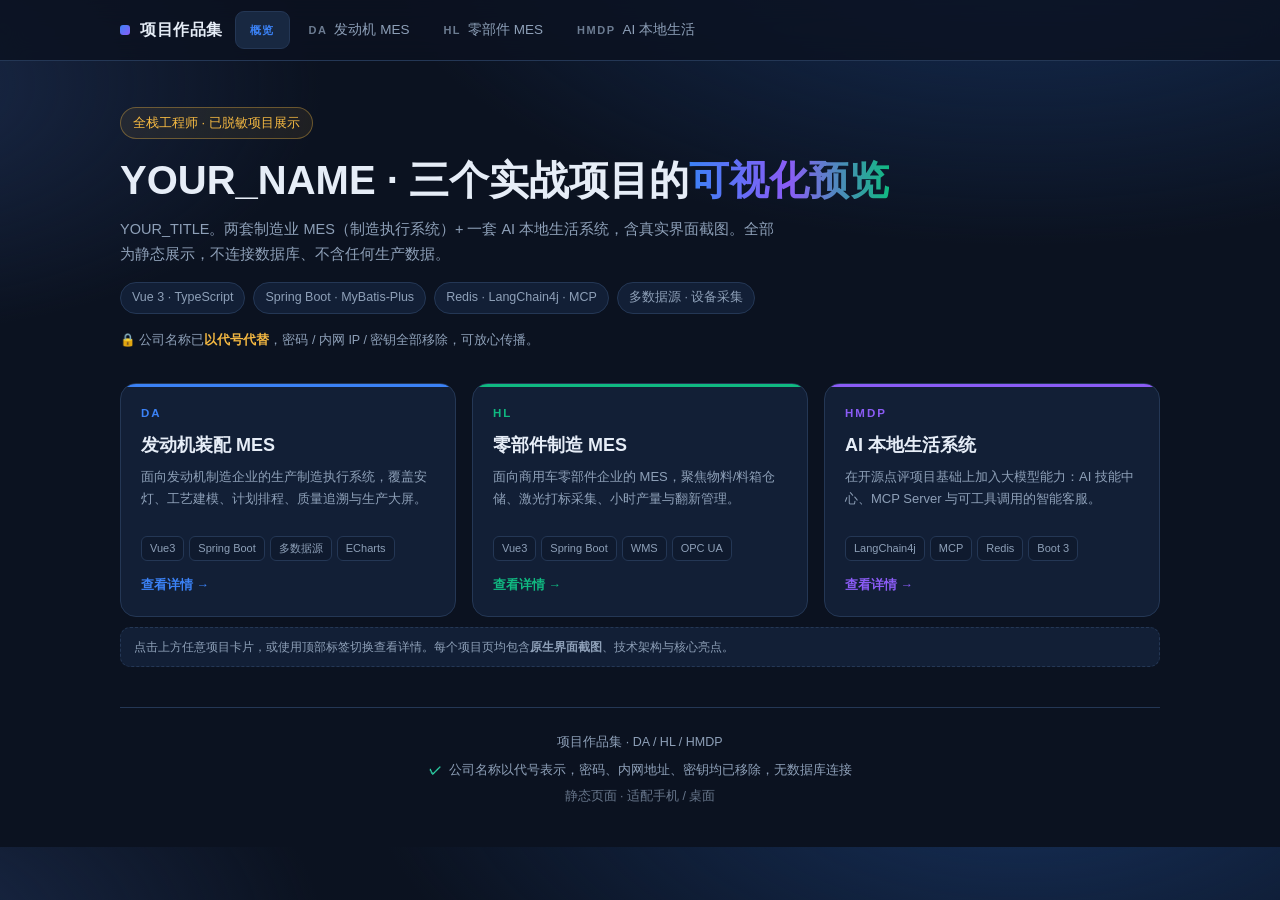
==== index.html @ 4f131230 "Add files via upload" ====
<!DOCTYPE html>
<!--
  ============================================================
  项目作品集 · 静态预览站（单文件 + shots/ 截图目录）
  ============================================================
  使用说明：
  1. 修改个人信息：搜索 "YOUR_NAME" 替换为姓名，搜索 "YOUR_TITLE" 替换为岗位。
  2. 上传：把 index.html 和 shots/ 整个文件夹一起上传到 GitHub 仓库根目录。
  3. 二维码：用部署后的网址生成动态二维码贴简历。
  4. 脱敏：所有公司名均已替换为代号（DA / HL），密码、内网 IP、密钥均已移除。
     界面截图为真实系统渲染图，仅做了品牌文字替换。
-->
<html lang="zh-CN">
<head>
<meta charset="UTF-8">
<meta name="viewport" content="width=device-width, initial-scale=1.0, viewport-fit=cover">
<meta name="description" content="项目作品集：MES 制造执行系统与 AI 本地生活系统（已脱敏，公司以代号表示）">
<title>项目作品集 · Portfolio</title>
<style>
  :root{
    --bg:#0b1220; --bg2:#0f1a2e; --panel:#121f36; --panel2:#182841;
    --line:#243755; --text:#e6edf7; --muted:#8ea0b8;
    --da:#3b82f6; --hl:#10b981; --hmdp:#8b5cf6; --gold:#f5b942;
    --radius:16px;
  }
  *{margin:0;padding:0;box-sizing:border-box}
  html{scroll-behavior:smooth}
  body{
    font-family:-apple-system,BlinkMacSystemFont,"Segoe UI","PingFang SC","Microsoft YaHei",sans-serif;
    background:radial-gradient(1200px 600px at 80% -10%, #16305a 0%, transparent 55%),
               radial-gradient(900px 500px at -10% 10%, #1a2a4a 0%, transparent 50%), var(--bg);
    color:var(--text); line-height:1.7; -webkit-font-smoothing:antialiased;
    overflow-x:hidden;
  }
  a{color:inherit;text-decoration:none}
  .wrap{max-width:1080px;margin:0 auto;padding:0 20px}

  /* ---------- 顶栏 + 分页标签 ---------- */
  header{position:sticky;top:0;z-index:50;backdrop-filter:blur(12px);
    background:rgba(11,18,32,.82);border-bottom:1px solid var(--line)}
  .nav{display:flex;align-items:center;justify-content:space-between;height:60px;gap:12px;min-width:0}
  .brand{display:flex;align-items:center;gap:10px;font-weight:700;letter-spacing:.5px;white-space:nowrap;flex:none}
  .brand .dot{width:10px;height:10px;border-radius:3px;background:linear-gradient(135deg,var(--da),var(--hmdp))}
  .tabs{display:flex;gap:4px;overflow-x:auto;scrollbar-width:none;min-width:0;flex:1 1 auto;justify-content:flex-start}
  .tabs::-webkit-scrollbar{display:none}
  .tab{
    border:1px solid transparent;background:transparent;color:var(--muted);
    font:inherit;font-size:13.5px;padding:7px 14px;border-radius:9px;cursor:pointer;
    white-space:nowrap;transition:.18s;display:flex;align-items:center;gap:7px;
  }
  .tab:hover{color:var(--text);background:var(--panel)}
  .tab .tc{font-size:11px;letter-spacing:1.5px;font-weight:800;opacity:.75}
  .tab.active{color:#fff;background:var(--panel2);border-color:var(--line)}
  .tab.active .tc{opacity:1;color:var(--accent,var(--da))}

  @media(max-width:560px){
    .wrap{padding:0 14px}
    .brand{font-size:14px}
    .tab{font-size:12.5px;padding:6px 10px}
  }

  /* ---------- Hero ---------- */
  .hero{padding:46px 0 26px}
  body.on-project .hero{display:none}
  body.on-project .panel{padding-top:28px}
  .hero .tag{display:inline-block;font-size:13px;color:var(--gold);
    border:1px solid rgba(245,185,66,.35);background:rgba(245,185,66,.08);
    padding:4px 12px;border-radius:999px;margin-bottom:16px}
  .hero h1{font-size:clamp(23px,4.4vw,40px);line-height:1.25;font-weight:800}
  .hero h1 .grad{background:linear-gradient(90deg,var(--da),var(--hmdp),var(--hl));
    -webkit-background-clip:text;background-clip:text;color:transparent}
  .hero p{color:var(--muted);max-width:660px;margin-top:12px;font-size:14.5px}
  .hero .meta{margin-top:16px;display:flex;flex-wrap:wrap;gap:8px}
  .hero .meta span{font-size:12.5px;color:var(--muted);background:var(--panel);
    border:1px solid var(--line);padding:4px 11px;border-radius:999px}
  .hero .note{margin-top:16px;font-size:12.5px;color:var(--muted)}
  .hero .note b{color:var(--gold)}

  /* ---------- 面板 ---------- */
  .panel{display:none;padding-bottom:40px}
  .panel.active{display:block;animation:fade .32s ease}
  @keyframes fade{from{opacity:0;transform:translateY(8px)}to{opacity:1;transform:none}}

  /* ---------- 概览卡片 ---------- */
  .grid{display:grid;grid-template-columns:repeat(3,1fr);gap:16px;margin:6px 0 10px}
  @media(max-width:820px){.grid{grid-template-columns:1fr}}
  .card{position:relative;background:var(--panel);border:1px solid var(--line);
    border-radius:var(--radius);padding:20px;cursor:pointer;transition:.2s;overflow:hidden;text-align:left;
    font:inherit;color:inherit;width:100%}
  .card:hover{transform:translateY(-3px);border-color:var(--accent)}
  .card::after{content:"";position:absolute;inset:0 0 auto 0;height:3px;background:var(--accent)}
  .card .code{font-size:11.5px;letter-spacing:2px;font-weight:800;color:var(--accent)}
  .card h3{font-size:18px;margin:7px 0 5px}
  .card .desc{font-size:13px;color:var(--muted);min-height:58px}
  .card .tags{display:flex;flex-wrap:wrap;gap:5px;margin-top:12px}
  .card .tags i{font-style:normal;font-size:11px;color:var(--muted);background:var(--bg2);
    border:1px solid var(--line);padding:2px 8px;border-radius:6px}
  .card .go{margin-top:14px;font-size:12.5px;color:var(--accent);font-weight:600}
  .card .go::after{content:" →"}

  /* ---------- 项目内容 ---------- */
  .p-head{display:flex;align-items:baseline;gap:12px;flex-wrap:wrap;margin-top:4px}
  .p-head .code{font-size:13px;font-weight:800;letter-spacing:3px;color:var(--accent)}
  .p-head h2{font-size:clamp(21px,3.4vw,28px)}
  .p-head .sub{color:var(--muted);font-size:13.5px}
  .lead{color:var(--muted);margin:8px 0 2px;font-size:14px;max-width:780px}

  .block{margin-top:22px}
  .block h4{font-size:14.5px;margin-bottom:10px;display:flex;align-items:center;gap:8px}
  .block h4::before{content:"";width:8px;height:8px;border-radius:2px;background:var(--accent)}

  .chips{display:flex;flex-wrap:wrap;gap:7px}
  .chip{font-size:12.5px;background:var(--panel);border:1px solid var(--line);padding:5px 11px;border-radius:8px}

  .feat{display:grid;grid-template-columns:repeat(2,1fr);gap:10px}
  @media(max-width:640px){.feat{grid-template-columns:1fr}}
  .feat .item{background:var(--panel);border:1px solid var(--line);border-radius:12px;padding:13px 15px}
  .feat .item b{display:block;font-size:13.5px;margin-bottom:3px}
  .feat .item span{font-size:12.5px;color:var(--muted)}

  .hl-list{display:grid;gap:9px}
  .hl-list .h{display:flex;gap:11px;align-items:flex-start;background:var(--panel);
    border:1px solid var(--line);border-radius:12px;padding:12px 15px}
  .hl-list .n{flex:none;width:22px;height:22px;border-radius:7px;background:var(--accent);
    color:#06121f;font-weight:800;font-size:12px;display:flex;align-items:center;justify-content:center}
  .hl-list b{font-size:13.5px;display:block}
  .hl-list p{font-size:12.5px;color:var(--muted)}

  /* ---------- 架构图 ---------- */
  .arch{background:var(--panel);border:1px solid var(--line);border-radius:var(--radius);padding:16px}
  .layer{display:flex;flex-wrap:wrap;gap:7px;margin:5px 0}
  .layer .lab{flex:none;width:82px;font-size:11.5px;color:var(--muted);display:flex;align-items:center}
  .node{font-size:12px;background:var(--bg2);border:1px solid var(--line);border-radius:8px;padding:6px 10px}
  .node.acc{background:color-mix(in srgb,var(--accent) 16%,var(--bg2));
    border-color:color-mix(in srgb,var(--accent) 45%,var(--line))}
  .arrow{text-align:center;color:var(--muted);font-size:12px;padding:1px 0}

  /* ---------- 截图 ---------- */
  .shots{display:grid;gap:14px}
  .shot{background:#0a0f1a;border:1px solid var(--line);border-radius:14px;overflow:hidden;
    box-shadow:0 14px 40px rgba(0,0,0,.35)}
  .shot .mbar{display:flex;align-items:center;gap:6px;padding:9px 13px;background:#131c2e;
    border-bottom:1px solid var(--line)}
  .shot .d{width:10px;height:10px;border-radius:50%}
  .shot .r{background:#ff5f57}.shot .y{background:#febc2e}.shot .g{background:#28c840}
  .shot .url{margin-left:10px;flex:1;font-size:11px;color:var(--muted);background:#0b1220;
    border:1px solid var(--line);border-radius:6px;padding:3px 9px;max-width:320px;
    overflow:hidden;white-space:nowrap;text-overflow:ellipsis}
  .shot img{display:block;width:100%;height:auto}
  .shot-cap{font-size:12px;color:var(--muted);margin-top:7px;display:flex;align-items:center;gap:6px}
  .shot-cap::before{content:"";width:6px;height:6px;border-radius:50%;background:var(--accent);flex:none}

  /* 手机框 */
  .phone-row{display:flex;gap:16px;flex-wrap:wrap;align-items:flex-start}
  .phone{flex:none;width:300px;max-width:100%;background:#0a0f1a;border:1px solid var(--line);
    border-radius:26px;padding:8px;box-shadow:0 14px 40px rgba(0,0,0,.4)}
  .phone img{display:block;width:100%;height:auto;border-radius:19px}
  @media(max-width:420px){.phone{width:100%}}

  /* 图 vs 示意 */
  .mockup-note{font-size:12px;color:var(--muted);background:var(--panel);
    border:1px dashed var(--line);border-radius:10px;padding:9px 13px;margin-top:10px}

  /* ---------- 页脚 ---------- */
  footer{border-top:1px solid var(--line);padding:24px 0 40px;text-align:center;color:var(--muted);font-size:12.5px}
  footer .safe{display:inline-flex;align-items:center;gap:7px;margin-top:6px}
  footer .safe::before{content:"✓";color:#2dd4a7;font-weight:700}
  .pager{display:flex;justify-content:space-between;gap:10px;margin-top:30px;padding-top:18px;
    border-top:1px solid var(--line);font-size:13px}
  .pager button{font:inherit;font-size:13px;background:var(--panel);color:var(--text);
    border:1px solid var(--line);border-radius:9px;padding:8px 14px;cursor:pointer;transition:.18s}
  .pager button:hover{border-color:var(--accent);color:var(--accent)}
</style>
</head>
<body>

<header>
  <div class="wrap nav">
    <div class="brand"><span class="dot"></span>项目作品集</div>
    <div class="tabs" id="tabs">
      <button class="tab active" data-tab="home"><span class="tc">概览</span></button>
      <button class="tab" data-tab="da" style="--accent:var(--da)"><span class="tc">DA</span>发动机 MES</button>
      <button class="tab" data-tab="hl" style="--accent:var(--hl)"><span class="tc">HL</span>零部件 MES</button>
      <button class="tab" data-tab="hmdp" style="--accent:var(--hmdp)"><span class="tc">HMDP</span>AI 本地生活</button>
    </div>
  </div>
</header>

<div class="wrap">

  <section class="hero">
    <span class="tag">全栈工程师 · 已脱敏项目展示</span>
    <h1><span id="name">YOUR_NAME</span> · 三个实战项目的<span class="grad">可视化预览</span></h1>
    <p><span id="title">YOUR_TITLE</span>。两套制造业 MES（制造执行系统）+ 一套 AI 本地生活系统，含真实界面截图。全部为静态展示，不连接数据库、不含任何生产数据。</p>
    <div class="meta">
      <span>Vue 3 · TypeScript</span><span>Spring Boot · MyBatis-Plus</span>
      <span>Redis · LangChain4j · MCP</span><span>多数据源 · 设备采集</span>
    </div>
    <div class="note">🔒 公司名称已<b>以代号代替</b>，密码 / 内网 IP / 密钥全部移除，可放心传播。</div>
  </section>

  <!-- ==================== 概览 ==================== -->
  <section class="panel active" id="panel-home">
    <div class="grid">
      <button class="card" data-go="da" style="--accent:var(--da)">
        <div class="code">DA</div>
        <h3>发动机装配 MES</h3>
        <div class="desc">面向发动机制造企业的生产制造执行系统，覆盖安灯、工艺建模、计划排程、质量追溯与生产大屏。</div>
        <div class="tags"><i>Vue3</i><i>Spring Boot</i><i>多数据源</i><i>ECharts</i></div>
        <div class="go">查看详情</div>
      </button>
      <button class="card" data-go="hl" style="--accent:var(--hl)">
        <div class="code">HL</div>
        <h3>零部件制造 MES</h3>
        <div class="desc">面向商用车零部件企业的 MES，聚焦物料/料箱仓储、激光打标采集、小时产量与翻新管理。</div>
        <div class="tags"><i>Vue3</i><i>Spring Boot</i><i>WMS</i><i>OPC UA</i></div>
        <div class="go">查看详情</div>
      </button>
      <button class="card" data-go="hmdp" style="--accent:var(--hmdp)">
        <div class="code">HMDP</div>
        <h3>AI 本地生活系统</h3>
        <div class="desc">在开源点评项目基础上加入大模型能力：AI 技能中心、MCP Server 与可工具调用的智能客服。</div>
        <div class="tags"><i>LangChain4j</i><i>MCP</i><i>Redis</i><i>Boot 3</i></div>
        <div class="go">查看详情</div>
      </button>
    </div>
    <div class="mockup-note">点击上方任意项目卡片，或使用顶部标签切换查看详情。每个项目页均包含<b>原生界面截图</b>、技术架构与核心亮点。</div>
  </section>

  <!-- ==================== DA ==================== -->
  <section class="panel" id="panel-da" style="--accent:var(--da)">
    <div class="p-head">
      <span class="code">DA</span><h2>发动机装配 MES</h2>
      <span class="sub">制造执行系统 · 某发动机制造企业（代号 DA）</span>
    </div>
    <p class="lead">覆盖「计划 → 执行 → 采集 → 追溯 → 分析」全流程的 MES 平台。前端 30+ 业务模块，后端约 900 个 Java 文件，支撑缸体/缸盖装配、螺栓拧紧、气密性检漏、清洁度测试等关键环节。</p>

    <div class="block">
      <h4>原生界面截图</h4>
      <div class="shots">
        <div>
          <div class="shot">
            <div class="mbar"><span class="d r"></span><span class="d y"></span><span class="d g"></span><span class="url">DA MES · 系统主页</span></div>
            <img src="shots/da_home.jpg" alt="DA MES 系统主页" loading="lazy">
          </div>
          <div class="shot-cap">真实系统主页：侧边菜单、快捷访问、系统公告、日历</div>
        </div>
        <div>
          <div class="shot">
            <div class="mbar"><span class="d r"></span><span class="d y"></span><span class="d g"></span><span class="url">DA MES · 登录</span></div>
            <img src="shots/da_login.jpg" alt="DA MES 登录界面" loading="lazy">
          </div>
          <div class="shot-cap">真实系统登录页（品牌名已替换为 DA）</div>
        </div>
      </div>
    </div>

    <div class="block">
      <h4>技术栈</h4>
      <div class="chips">
        <span class="chip">Vue 3 + Vite + TS</span><span class="chip">Element Plus + Pinia</span>
        <span class="chip">ECharts</span><span class="chip">@vue-flow</span><span class="chip">Monaco / Ace</span>
        <span class="chip">Spring Boot 2.7</span><span class="chip">MyBatis-Plus 3.5</span>
        <span class="chip">动态多数据源</span><span class="chip">Redis</span><span class="chip">WebSocket</span>
        <span class="chip">JWT + Swagger</span><span class="chip">EasyExcel / POI</span>
        <span class="chip">OpenFeign</span><span class="chip">FreeMarker 代码生成</span>
      </div>
    </div>

    <div class="block">
      <h4>系统架构</h4>
      <div class="arch">
        <div class="layer"><span class="lab">展示层</span>
          <span class="node acc">Vue3 单页应用</span><span class="node">大屏看板</span><span class="node">工艺建模流程图</span><span class="node">移动端适配</span></div>
        <div class="arrow">▼ HTTP / WebSocket</div>
        <div class="layer"><span class="lab">接入层</span>
          <span class="node acc">REST Controller</span><span class="node">JWT 认证</span><span class="node">Swagger</span><span class="node">WebSocket 推送</span></div>
        <div class="arrow">▼</div>
        <div class="layer"><span class="lab">业务层</span>
          <span class="node acc">Service 编排</span><span class="node">规则引擎</span><span class="node">定时任务</span><span class="node">AOP 日志</span><span class="node">代码生成器</span></div>
        <div class="arrow">▼</div>
        <div class="layer"><span class="lab">数据层</span>
          <span class="node acc">MySQL（业务）</span><span class="node acc">SQL Server（第三方）</span><span class="node acc">Oracle（数采池）</span><span class="node">Redis</span></div>
        <div class="arrow">▼</div>
        <div class="layer"><span class="lab">集成层</span>
          <span class="node">OpenFeign</span><span class="node">邮件</span><span class="node">钉钉通知</span><span class="node">共享目录</span></div>
      </div>
    </div>

    <div class="block">
      <h4>核心功能模块</h4>
      <div class="feat">
        <div class="item"><b>生产大屏可视化</b><span>ECharts 实时看板：今日产量、设备稼动率、一次合格率 FTT、无故障天数。</span></div>
        <div class="item"><b>安灯（Andon）管理</b><span>异常呼叫、音柱提醒、设备故障率与类型占比分析。</span></div>
        <div class="item"><b>工艺建模</b><span>@vue-flow 可拖拽流程图，前端建模 + 规则引擎联动。</span></div>
        <div class="item"><b>生产计划与排程</b><span>生产日历、计划下发、调度、缸体/缸盖在线生产目录。</span></div>
        <div class="item"><b>质量检验与追溯</b><span>条码追溯、螺栓拧紧 / 气密检漏 / 清洁度验证、质量门管控。</span></div>
        <div class="item"><b>设备与供应商</b><span>设备台账、机型维护、供应商物料、数据同步配置。</span></div>
      </div>
    </div>

    <div class="block">
      <h4>技术亮点</h4>
      <div class="hl-list">
        <div class="h"><span class="n">1</span><div><b>多数据源统一架构</b><p>通过 Dynamic-Datasource 同时对接 MySQL（业务）、SQL Server（第三方 AMS）、Oracle（数采池），按需路由。</p></div></div>
        <div class="h"><span class="n">2</span><div><b>代码生成器提效</b><p>FreeMarker 模板一键生成 entity / mapper / service / controller / 前端 API。</p></div></div>
        <div class="h"><span class="n">3</span><div><b>实时监控与持久化</b><p>WebSocket 实时推送 + 定时任务持久化 FTT、小时产量等指标，支撑大屏与报表。</p></div></div>
        <div class="h"><span class="n">4</span><div><b>复杂业务建模</b><p>发动机装配线数十种实体（缸体、螺栓、检漏、曲轴、清洁度）统一建模。</p></div></div>
      </div>
    </div>

    <div class="pager">
      <button data-go="hl">← 下一个：HL 零部件 MES</button>
      <button data-go="home">返回概览</button>
    </div>
  </section>

  <!-- ==================== HL ==================== -->
  <section class="panel" id="panel-hl" style="--accent:var(--hl)">
    <div class="p-head">
      <span class="code">HL</span><h2>零部件制造 MES</h2>
      <span class="sub">制造执行系统 · 某商用车零部件企业（代号 HL）</span>
    </div>
    <p class="lead">与 DA 共用同一套 MES 底座，针对零部件制造场景快速二次交付（后端约 700 个 Java 文件）。重点覆盖物料/料箱仓储（WMS）、激光打标数据采集、小时产量统计与翻新管理。</p>

    <div class="block">
      <h4>原生界面截图</h4>
      <div class="shots">
        <div>
          <div class="shot">
            <div class="mbar"><span class="d r"></span><span class="d y"></span><span class="d g"></span><span class="url">HL MES · 系统主页</span></div>
            <img src="shots/hl_home.jpg" alt="HL MES 系统主页" loading="lazy">
          </div>
          <div class="shot-cap">真实系统主页：物料/采集/报表菜单、快捷访问、公告与日历</div>
        </div>
        <div>
          <div class="shot">
            <div class="mbar"><span class="d r"></span><span class="d y"></span><span class="d g"></span><span class="url">HL MES · 登录</span></div>
            <img src="shots/hl_login.jpg" alt="HL MES 登录界面" loading="lazy">
          </div>
          <div class="shot-cap">真实系统登录页（品牌名已替换为 HL）</div>
        </div>
      </div>
    </div>

    <div class="block">
      <h4>技术栈</h4>
      <div class="chips">
        <span class="chip">Vue 3 + Vite + TS</span><span class="chip">Element Plus + Pinia</span>
        <span class="chip">ECharts</span><span class="chip">Spring Boot 2.7</span><span class="chip">MyBatis-Plus</span>
        <span class="chip">动态多数据源</span><span class="chip">Redis</span><span class="chip">WebSocket</span>
        <span class="chip">OPC UA 采集</span><span class="chip">钉钉通知</span><span class="chip">EasyExcel</span>
      </div>
    </div>

    <div class="block">
      <h4>核心功能模块</h4>
      <div class="feat">
        <div class="item"><b>物料与料箱管理</b><span>物料基础信息、料箱全流程追踪：入库、库位、出库。</span></div>
        <div class="item"><b>WMS 仓储</b><span>仓储与库位建模，与物料、翻新流程联动。</span></div>
        <div class="item"><b>激光打标采集</b><span>对接激光打标设备，通过 OPC UA 采集点实时取数。</span></div>
        <div class="item"><b>小时产量统计</b><span>小时产量 + 工序时间定时调度器自动汇总。</span></div>
        <div class="item"><b>翻新管理</b><span>返厂翻新业务流程管理。</span></div>
        <div class="item"><b>质量与设备</b><span>质量检验、设备管理、机型维护，复用底座能力。</span></div>
      </div>
    </div>

    <div class="block">
      <h4>技术亮点</h4>
      <div class="hl-list">
        <div class="h"><span class="n">1</span><div><b>同一底座二次交付</b><p>基于通用 MES 框架按客户裁剪（删减冗余、新增 WMS/激光/翻新），显著降低交付成本。</p></div></div>
        <div class="h"><span class="n">2</span><div><b>设备数据采集</b><p>OPC UA / 采集点管理打通激光打标等设备的实时数据链路。</p></div></div>
        <div class="h"><span class="n">3</span><div><b>定时统计</b><p>工序时间定时调度器自动汇总小时产量等指标。</p></div></div>
      </div>
    </div>

    <div class="pager">
      <button data-go="hmdp">下一个：HMDP AI 系统 →</button>
      <button data-go="home">返回概览</button>
    </div>
  </section>

  <!-- ==================== HMDP ==================== -->
  <section class="panel" id="panel-hmdp" style="--accent:var(--hmdp)">
    <div class="p-head">
      <span class="code">HMDP</span><h2>AI 本地生活系统</h2>
      <span class="sub">基于开源本地生活项目（代号 HMDP）扩展 AI 能力</span>
    </div>
    <p class="lead">在开源「点评 / 本地生活」项目（店铺、优惠券、订单、秒杀、预约）基础上加入大模型能力：AI 技能中心、MCP Server，以及支持工具调用的流式智能客服。</p>

    <div class="block">
      <h4>原生界面截图</h4>
      <div class="shots">
        <div>
          <div class="shot">
            <div class="mbar"><span class="d r"></span><span class="d y"></span><span class="d g"></span><span class="url">HMDP · AI 技能中心</span></div>
            <img src="shots/hmdp_skills.jpg" alt="HMDP AI 技能中心" loading="lazy">
          </div>
          <div class="shot-cap">AI 技能中心：技能选择 / 参数表单 / 生成结果 / 最近记录</div>
        </div>
      </div>
      <div class="phone-row" style="margin-top:14px">
        <div class="phone"><img src="shots/hmdp_shoplist.jpg" alt="HMDP 店铺列表" loading="lazy"></div>
        <div style="flex:1;min-width:200px">
          <div class="shot-cap">商家 / 店铺列表页（移动端适配）</div>
          <p style="font-size:12.5px;color:var(--muted);margin-top:8px">
            截图中的店铺、评价、数据均为演示用假数据，仅用于展示界面与交互结构。
          </p>
        </div>
      </div>
    </div>

    <div class="block">
      <h4>技术栈</h4>
      <div class="chips">
        <span class="chip">Spring Boot 3.5 + JDK 17</span><span class="chip">MyBatis-Plus 3.5</span>
        <span class="chip">Redis + Redisson</span><span class="chip">LangChain4j 1.0</span>
        <span class="chip">MCP SDK 0.12</span><span class="chip">WebFlux 流式</span>
        <span class="chip">MySQL</span><span class="chip">Nginx 静态托管</span>
      </div>
    </div>

    <div class="block">
      <h4>系统架构</h4>
      <div class="arch">
        <div class="layer"><span class="lab">客户端</span>
          <span class="node acc">Nginx 静态前端</span><span class="node">移动端适配</span></div>
        <div class="arrow">▼ HTTP / SSE 流式</div>
        <div class="layer"><span class="lab">应用层</span>
          <span class="node acc">REST Controller</span><span class="node acc">@AiService 客服</span><span class="node">AI 技能中心</span><span class="node">秒杀 / 订单 / 预约</span></div>
        <div class="arrow">▼</div>
        <div class="layer"><span class="lab">能力层</span>
          <span class="node acc">LangChain4j（大模型）</span><span class="node acc">MCP Server</span><span class="node">Redis Lua / 分布式锁</span></div>
        <div class="arrow">▼</div>
        <div class="layer"><span class="lab">数据层</span>
          <span class="node">MySQL</span><span class="node">Redis</span><span class="node">大模型 API</span></div>
      </div>
    </div>

    <div class="block">
      <h4>核心功能模块</h4>
      <div class="feat">
        <div class="item"><b>AI 技能中心</b><span>8 个内置技能（探店笔记、评价总结、评价回复、优惠券文案、店铺标签、经营日报、短视频脚本、活动方案），DB 存 prompt 模板，运行时渲染调用。</span></div>
        <div class="item"><b>MCP Server</b><span>将店铺 / 优惠券 / 订单 / 预约 / AI 技能暴露为 MCP 工具（无状态同步 Server）。</span></div>
        <div class="item"><b>AI 智能客服</b><span>LangChain4j @AiService，流式回复 + 工具调用 + 多轮记忆。</span></div>
        <div class="item"><b>秒杀系统</b><span>Redis Lua 脚本原子扣减 + Redisson 分布式锁 + 一人一单。</span></div>
        <div class="item"><b>缓存三件套</b><span>布隆过滤器（穿透）、互斥锁（击穿）、过期随机（雪崩）+ GEO 附近商户 + Redis Stream 订单队列。</span></div>
        <div class="item"><b>基础业务</b><span>店铺 / 类型、优惠券、博客、关注、签到、上传。</span></div>
      </div>
    </div>

    <div class="block">
      <h4>技术亮点</h4>
      <div class="hl-list">
        <div class="h"><span class="n">1</span><div><b>AI 技能可配置化</b><p>技能列表与 prompt 模板存数据库，支持启停与排序；带 Redis 限流（每分钟 20 次）与调用失败本地兜底。</p></div></div>
        <div class="h"><span class="n">2</span><div><b>MCP 标准化</b><p>业务能力通过 MCP 协议对外暴露，AI 与业务解耦，可被任意 MCP 客户端调用。</p></div></div>
        <div class="h"><span class="n">3</span><div><b>LangChain4j 工具调用</b><p>智能客服绑定 5 个工具（店铺 / 优惠券 / 订单 / 预约 / AI 技能），按需获取实时数据。</p></div></div>
        <div class="h"><span class="n">4</span><div><b>秒杀高并发</b><p>Lua 保证库存扣减原子性，分布式锁防超卖，解决缓存穿透 / 击穿 / 雪崩。</p></div></div>
      </div>
    </div>

    <div class="pager">
      <button data-go="da">← 回到 DA 发动机 MES</button>
      <button data-go="home">返回概览</button>
    </div>
  </section>

  <footer>
    <div>项目作品集 · DA / HL / HMDP</div>
    <div class="safe">公司名称以代号表示，密码、内网地址、密钥均已移除，无数据库连接</div>
    <div style="margin-top:5px;opacity:.7">静态页面 · 适配手机 / 桌面</div>
  </footer>
</div>

<script>
(function () {
  var panels = {
    home: document.getElementById('panel-home'),
    da: document.getElementById('panel-da'),
    hl: document.getElementById('panel-hl'),
    hmdp: document.getElementById('panel-hmdp')
  };
  var tabs = Array.prototype.slice.call(document.querySelectorAll('.tab'));

  function show(key, updateHash) {
    if (!panels[key]) key = 'home';
    Object.keys(panels).forEach(function (k) {
      panels[k].classList.toggle('active', k === key);
    });
    tabs.forEach(function (t) {
      t.classList.toggle('active', t.dataset.tab === key);
    });
    if (updateHash !== false) {
      history.replaceState(null, '', key === 'home' ? location.pathname : '#' + key);
    }
    document.body.classList.toggle('on-project', key !== 'home');
    window.scrollTo({ top: 0, behavior: 'smooth' });
  }

  tabs.forEach(function (t) {
    t.addEventListener('click', function () { show(t.dataset.tab); });
  });
  document.querySelectorAll('[data-go]').forEach(function (el) {
    el.addEventListener('click', function () { show(el.dataset.go); });
  });

  var initial = (location.hash || '').replace('#', '') || 'home';
  show(initial, false);

  window.addEventListener('hashchange', function () {
    show((location.hash || '').replace('#', '') || 'home', false);
  });
})();
</script>
</body>
</html>
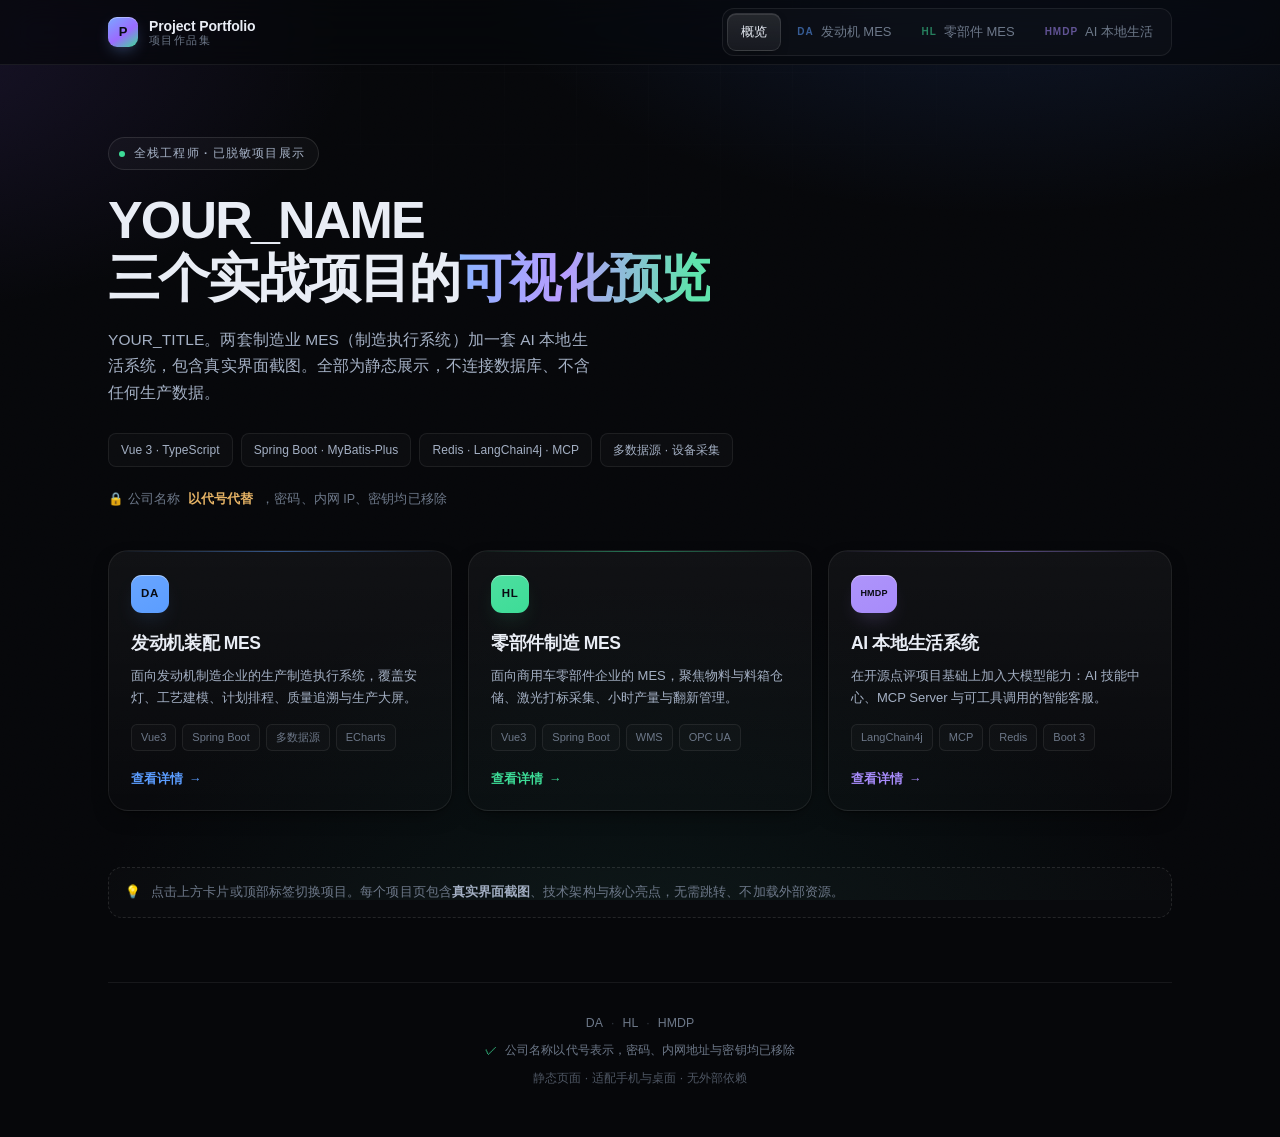
==== commit cf518159: "Add files via upload" ====
--- a/index.html
+++ b/index.html
@@ -1,262 +1,429 @@
 <!DOCTYPE html>
 <!--
   ============================================================
-  项目作品集 · 静态预览站（单文件 + shots/ 截图目录）
+  项目作品集 · 静态预览站
+  ------------------------------------------------------------
+  使用说明
+  1. 修改个人信息：搜索 YOUR_NAME 替换姓名，YOUR_TITLE 替换岗位。
+  2. 上传：把 index.html 与 shots/ 整个目录一起放到 GitHub 仓库根目录。
+  3. 二维码：用部署后的网址生成动态二维码，贴到简历。
+  4. 本页已脱敏：公司名以代号（DA / HL）表示，无密码、内网地址与密钥。
+     截图为真实系统渲染画面，仅替换了品牌文字。
   ============================================================
-  使用说明：
-  1. 修改个人信息：搜索 "YOUR_NAME" 替换为姓名，搜索 "YOUR_TITLE" 替换为岗位。
-  2. 上传：把 index.html 和 shots/ 整个文件夹一起上传到 GitHub 仓库根目录。
-  3. 二维码：用部署后的网址生成动态二维码贴简历。
-  4. 脱敏：所有公司名均已替换为代号（DA / HL），密码、内网 IP、密钥均已移除。
-     界面截图为真实系统渲染图，仅做了品牌文字替换。
 -->
 <html lang="zh-CN">
 <head>
 <meta charset="UTF-8">
-<meta name="viewport" content="width=device-width, initial-scale=1.0, viewport-fit=cover">
-<meta name="description" content="项目作品集：MES 制造执行系统与 AI 本地生活系统（已脱敏，公司以代号表示）">
+<meta name="viewport" content="width=device-width, initial-scale=1, viewport-fit=cover">
+<meta name="theme-color" content="#06070a">
+<meta name="description" content="项目作品集：MES 制造执行系统与 AI 本地生活系统（已脱敏）">
 <title>项目作品集 · Portfolio</title>
 <style>
-  :root{
-    --bg:#0b1220; --bg2:#0f1a2e; --panel:#121f36; --panel2:#182841;
-    --line:#243755; --text:#e6edf7; --muted:#8ea0b8;
-    --da:#3b82f6; --hl:#10b981; --hmdp:#8b5cf6; --gold:#f5b942;
-    --radius:16px;
-  }
-  *{margin:0;padding:0;box-sizing:border-box}
-  html{scroll-behavior:smooth}
-  body{
-    font-family:-apple-system,BlinkMacSystemFont,"Segoe UI","PingFang SC","Microsoft YaHei",sans-serif;
-    background:radial-gradient(1200px 600px at 80% -10%, #16305a 0%, transparent 55%),
-               radial-gradient(900px 500px at -10% 10%, #1a2a4a 0%, transparent 50%), var(--bg);
-    color:var(--text); line-height:1.7; -webkit-font-smoothing:antialiased;
-    overflow-x:hidden;
-  }
-  a{color:inherit;text-decoration:none}
-  .wrap{max-width:1080px;margin:0 auto;padding:0 20px}
-
-  /* ---------- 顶栏 + 分页标签 ---------- */
-  header{position:sticky;top:0;z-index:50;backdrop-filter:blur(12px);
-    background:rgba(11,18,32,.82);border-bottom:1px solid var(--line)}
-  .nav{display:flex;align-items:center;justify-content:space-between;height:60px;gap:12px;min-width:0}
-  .brand{display:flex;align-items:center;gap:10px;font-weight:700;letter-spacing:.5px;white-space:nowrap;flex:none}
-  .brand .dot{width:10px;height:10px;border-radius:3px;background:linear-gradient(135deg,var(--da),var(--hmdp))}
-  .tabs{display:flex;gap:4px;overflow-x:auto;scrollbar-width:none;min-width:0;flex:1 1 auto;justify-content:flex-start}
-  .tabs::-webkit-scrollbar{display:none}
-  .tab{
-    border:1px solid transparent;background:transparent;color:var(--muted);
-    font:inherit;font-size:13.5px;padding:7px 14px;border-radius:9px;cursor:pointer;
-    white-space:nowrap;transition:.18s;display:flex;align-items:center;gap:7px;
-  }
-  .tab:hover{color:var(--text);background:var(--panel)}
-  .tab .tc{font-size:11px;letter-spacing:1.5px;font-weight:800;opacity:.75}
-  .tab.active{color:#fff;background:var(--panel2);border-color:var(--line)}
-  .tab.active .tc{opacity:1;color:var(--accent,var(--da))}
-
-  @media(max-width:560px){
-    .wrap{padding:0 14px}
-    .brand{font-size:14px}
-    .tab{font-size:12.5px;padding:6px 10px}
-  }
-
-  /* ---------- Hero ---------- */
-  .hero{padding:46px 0 26px}
-  body.on-project .hero{display:none}
-  body.on-project .panel{padding-top:28px}
-  .hero .tag{display:inline-block;font-size:13px;color:var(--gold);
-    border:1px solid rgba(245,185,66,.35);background:rgba(245,185,66,.08);
-    padding:4px 12px;border-radius:999px;margin-bottom:16px}
-  .hero h1{font-size:clamp(23px,4.4vw,40px);line-height:1.25;font-weight:800}
-  .hero h1 .grad{background:linear-gradient(90deg,var(--da),var(--hmdp),var(--hl));
-    -webkit-background-clip:text;background-clip:text;color:transparent}
-  .hero p{color:var(--muted);max-width:660px;margin-top:12px;font-size:14.5px}
-  .hero .meta{margin-top:16px;display:flex;flex-wrap:wrap;gap:8px}
-  .hero .meta span{font-size:12.5px;color:var(--muted);background:var(--panel);
-    border:1px solid var(--line);padding:4px 11px;border-radius:999px}
-  .hero .note{margin-top:16px;font-size:12.5px;color:var(--muted)}
-  .hero .note b{color:var(--gold)}
-
-  /* ---------- 面板 ---------- */
-  .panel{display:none;padding-bottom:40px}
-  .panel.active{display:block;animation:fade .32s ease}
-  @keyframes fade{from{opacity:0;transform:translateY(8px)}to{opacity:1;transform:none}}
-
-  /* ---------- 概览卡片 ---------- */
-  .grid{display:grid;grid-template-columns:repeat(3,1fr);gap:16px;margin:6px 0 10px}
-  @media(max-width:820px){.grid{grid-template-columns:1fr}}
-  .card{position:relative;background:var(--panel);border:1px solid var(--line);
-    border-radius:var(--radius);padding:20px;cursor:pointer;transition:.2s;overflow:hidden;text-align:left;
-    font:inherit;color:inherit;width:100%}
-  .card:hover{transform:translateY(-3px);border-color:var(--accent)}
-  .card::after{content:"";position:absolute;inset:0 0 auto 0;height:3px;background:var(--accent)}
-  .card .code{font-size:11.5px;letter-spacing:2px;font-weight:800;color:var(--accent)}
-  .card h3{font-size:18px;margin:7px 0 5px}
-  .card .desc{font-size:13px;color:var(--muted);min-height:58px}
-  .card .tags{display:flex;flex-wrap:wrap;gap:5px;margin-top:12px}
-  .card .tags i{font-style:normal;font-size:11px;color:var(--muted);background:var(--bg2);
-    border:1px solid var(--line);padding:2px 8px;border-radius:6px}
-  .card .go{margin-top:14px;font-size:12.5px;color:var(--accent);font-weight:600}
-  .card .go::after{content:" →"}
-
-  /* ---------- 项目内容 ---------- */
-  .p-head{display:flex;align-items:baseline;gap:12px;flex-wrap:wrap;margin-top:4px}
-  .p-head .code{font-size:13px;font-weight:800;letter-spacing:3px;color:var(--accent)}
-  .p-head h2{font-size:clamp(21px,3.4vw,28px)}
-  .p-head .sub{color:var(--muted);font-size:13.5px}
-  .lead{color:var(--muted);margin:8px 0 2px;font-size:14px;max-width:780px}
-
-  .block{margin-top:22px}
-  .block h4{font-size:14.5px;margin-bottom:10px;display:flex;align-items:center;gap:8px}
-  .block h4::before{content:"";width:8px;height:8px;border-radius:2px;background:var(--accent)}
-
-  .chips{display:flex;flex-wrap:wrap;gap:7px}
-  .chip{font-size:12.5px;background:var(--panel);border:1px solid var(--line);padding:5px 11px;border-radius:8px}
-
-  .feat{display:grid;grid-template-columns:repeat(2,1fr);gap:10px}
-  @media(max-width:640px){.feat{grid-template-columns:1fr}}
-  .feat .item{background:var(--panel);border:1px solid var(--line);border-radius:12px;padding:13px 15px}
-  .feat .item b{display:block;font-size:13.5px;margin-bottom:3px}
-  .feat .item span{font-size:12.5px;color:var(--muted)}
-
-  .hl-list{display:grid;gap:9px}
-  .hl-list .h{display:flex;gap:11px;align-items:flex-start;background:var(--panel);
-    border:1px solid var(--line);border-radius:12px;padding:12px 15px}
-  .hl-list .n{flex:none;width:22px;height:22px;border-radius:7px;background:var(--accent);
-    color:#06121f;font-weight:800;font-size:12px;display:flex;align-items:center;justify-content:center}
-  .hl-list b{font-size:13.5px;display:block}
-  .hl-list p{font-size:12.5px;color:var(--muted)}
-
-  /* ---------- 架构图 ---------- */
-  .arch{background:var(--panel);border:1px solid var(--line);border-radius:var(--radius);padding:16px}
-  .layer{display:flex;flex-wrap:wrap;gap:7px;margin:5px 0}
-  .layer .lab{flex:none;width:82px;font-size:11.5px;color:var(--muted);display:flex;align-items:center}
-  .node{font-size:12px;background:var(--bg2);border:1px solid var(--line);border-radius:8px;padding:6px 10px}
-  .node.acc{background:color-mix(in srgb,var(--accent) 16%,var(--bg2));
-    border-color:color-mix(in srgb,var(--accent) 45%,var(--line))}
-  .arrow{text-align:center;color:var(--muted);font-size:12px;padding:1px 0}
-
-  /* ---------- 截图 ---------- */
-  .shots{display:grid;gap:14px}
-  .shot{background:#0a0f1a;border:1px solid var(--line);border-radius:14px;overflow:hidden;
-    box-shadow:0 14px 40px rgba(0,0,0,.35)}
-  .shot .mbar{display:flex;align-items:center;gap:6px;padding:9px 13px;background:#131c2e;
-    border-bottom:1px solid var(--line)}
-  .shot .d{width:10px;height:10px;border-radius:50%}
-  .shot .r{background:#ff5f57}.shot .y{background:#febc2e}.shot .g{background:#28c840}
-  .shot .url{margin-left:10px;flex:1;font-size:11px;color:var(--muted);background:#0b1220;
-    border:1px solid var(--line);border-radius:6px;padding:3px 9px;max-width:320px;
-    overflow:hidden;white-space:nowrap;text-overflow:ellipsis}
-  .shot img{display:block;width:100%;height:auto}
-  .shot-cap{font-size:12px;color:var(--muted);margin-top:7px;display:flex;align-items:center;gap:6px}
-  .shot-cap::before{content:"";width:6px;height:6px;border-radius:50%;background:var(--accent);flex:none}
-
-  /* 手机框 */
-  .phone-row{display:flex;gap:16px;flex-wrap:wrap;align-items:flex-start}
-  .phone{flex:none;width:300px;max-width:100%;background:#0a0f1a;border:1px solid var(--line);
-    border-radius:26px;padding:8px;box-shadow:0 14px 40px rgba(0,0,0,.4)}
-  .phone img{display:block;width:100%;height:auto;border-radius:19px}
-  @media(max-width:420px){.phone{width:100%}}
-
-  /* 图 vs 示意 */
-  .mockup-note{font-size:12px;color:var(--muted);background:var(--panel);
-    border:1px dashed var(--line);border-radius:10px;padding:9px 13px;margin-top:10px}
-
-  /* ---------- 页脚 ---------- */
-  footer{border-top:1px solid var(--line);padding:24px 0 40px;text-align:center;color:var(--muted);font-size:12.5px}
-  footer .safe{display:inline-flex;align-items:center;gap:7px;margin-top:6px}
-  footer .safe::before{content:"✓";color:#2dd4a7;font-weight:700}
-  .pager{display:flex;justify-content:space-between;gap:10px;margin-top:30px;padding-top:18px;
-    border-top:1px solid var(--line);font-size:13px}
-  .pager button{font:inherit;font-size:13px;background:var(--panel);color:var(--text);
-    border:1px solid var(--line);border-radius:9px;padding:8px 14px;cursor:pointer;transition:.18s}
-  .pager button:hover{border-color:var(--accent);color:var(--accent)}
+/* ============ 设计变量 ============ */
+:root{
+  --ink-950:#06070a;
+  --ink-900:#090b10;
+  --ink-850:#0c0e14;
+  --ink-800:#10131a;
+  --ink-700:#161a23;
+
+  --line:rgba(255,255,255,.07);
+  --line-2:rgba(255,255,255,.11);
+  --line-3:rgba(255,255,255,.18);
+
+  --text:#e9edf5;
+  --text-2:#a4b0c4;
+  --text-3:#6d7889;
+
+  --da:#5b9dff;
+  --hl:#3ddc97;
+  --hmdp:#a78bfa;
+  --gold:#e8b567;
+
+  --accent:var(--da);
+  --r-lg:20px;
+  --r-md:14px;
+  --r-sm:10px;
+
+  --shadow-1:0 1px 2px rgba(0,0,0,.5), 0 8px 24px -12px rgba(0,0,0,.8);
+  --shadow-2:0 24px 70px -28px rgba(0,0,0,.95);
+  --ease:cubic-bezier(.22,.61,.36,1);
+}
+*,*::before,*::after{box-sizing:border-box;margin:0;padding:0}
+html{-webkit-text-size-adjust:100%;scroll-behavior:smooth}
+body{
+  font-family:"Inter","SF Pro Text",-apple-system,BlinkMacSystemFont,"Segoe UI","PingFang SC","Hiragino Sans GB","Microsoft YaHei",sans-serif;
+  background:var(--ink-950);
+  color:var(--text);
+  font-size:15px;
+  line-height:1.68;
+  letter-spacing:.005em;
+  overflow-x:hidden;
+  -webkit-font-smoothing:antialiased;
+  -moz-osx-font-smoothing:grayscale;
+  font-feature-settings:"kern" 1,"liga" 1,"cv02" 1;
+}
+::selection{background:rgba(91,157,255,.28);color:#fff}
+
+/* ============ 背景层 ============ */
+.bg{position:fixed;inset:0;z-index:-2;pointer-events:none;background:
+  radial-gradient(900px 520px at 78% -12%, rgba(60,110,220,.20), transparent 62%),
+  radial-gradient(760px 460px at -8% 4%, rgba(126,86,220,.15), transparent 60%),
+  radial-gradient(900px 620px at 50% 108%, rgba(40,140,120,.10), transparent 62%),
+  var(--ink-950);
+}
+.bg-grid{position:fixed;inset:0;z-index:-1;pointer-events:none;opacity:.5;
+  background-image:
+    linear-gradient(to right, rgba(255,255,255,.028) 1px, transparent 1px),
+    linear-gradient(to bottom, rgba(255,255,255,.028) 1px, transparent 1px);
+  background-size:72px 72px;
+  -webkit-mask-image:radial-gradient(ellipse 70% 55% at 50% 0%, #000 10%, transparent 78%);
+  mask-image:radial-gradient(ellipse 70% 55% at 50% 0%, #000 10%, transparent 78%);
+}
+.bg-noise{position:fixed;inset:0;z-index:-1;pointer-events:none;opacity:.045;mix-blend-mode:overlay;
+  background-image:url("data:image/svg+xml,%3Csvg xmlns='http://www.w3.org/2000/svg' width='160' height='160'%3E%3Cfilter id='n'%3E%3CfeTurbulence type='fractalNoise' baseFrequency='.85' numOctaves='3' stitchTiles='stitch'/%3E%3C/filter%3E%3Crect width='160' height='160' filter='url(%23n)'/%3E%3C/svg%3E");
+}
+
+/* ============ 布局 ============ */
+.shell{width:100%;max-width:1120px;margin:0 auto;padding:0 28px}
+@media(max-width:640px){.shell{padding:0 18px}}
+
+/* ============ 顶栏 ============ */
+header{
+  position:sticky;top:0;z-index:60;
+  background:rgba(6,7,10,.72);
+  -webkit-backdrop-filter:blur(18px) saturate(160%);
+  backdrop-filter:blur(18px) saturate(160%);
+  border-bottom:1px solid var(--line);
+}
+.nav{display:flex;align-items:center;justify-content:space-between;gap:16px;height:64px;min-width:0}
+.brand{display:flex;align-items:center;gap:11px;flex:none;cursor:pointer;background:none;border:0;font:inherit;color:inherit;padding:0}
+.mark{
+  width:30px;height:30px;border-radius:9px;display:grid;place-items:center;flex:none;
+  background:linear-gradient(145deg,#7aa8ff,#9b6bff 55%,#3ddc97);
+  box-shadow:0 6px 18px -8px rgba(122,168,255,.9), inset 0 1px 0 rgba(255,255,255,.35);
+  font-size:13px;font-weight:800;color:#080b12;letter-spacing:-.02em;
+}
+.brand-txt{display:flex;flex-direction:column;line-height:1.15;text-align:left}
+.brand-txt b{font-size:14px;font-weight:650;letter-spacing:-.01em}
+.brand-txt small{font-size:10.5px;color:var(--text-3);letter-spacing:.14em;text-transform:uppercase}
+
+/* 分段式标签 */
+.tabs{position:relative;display:flex;align-items:center;gap:2px;min-width:0;overflow-x:auto;
+  scrollbar-width:none;-ms-overflow-style:none;
+  padding:4px;border-radius:12px;border:1px solid var(--line);background:rgba(255,255,255,.025)}
+.tabs::-webkit-scrollbar{display:none}
+.tab-ind{position:absolute;top:4px;left:0;height:calc(100% - 8px);border-radius:9px;
+  background:linear-gradient(180deg,rgba(255,255,255,.10),rgba(255,255,255,.05));
+  border:1px solid var(--line-2);
+  box-shadow:0 4px 14px -8px rgba(0,0,0,.9), inset 0 1px 0 rgba(255,255,255,.10);
+  transition:transform .34s var(--ease), width .34s var(--ease);
+  pointer-events:none;z-index:0}
+.tab{position:relative;z-index:1;display:inline-flex;align-items:center;gap:7px;
+  border:0;background:none;font:inherit;font-size:13px;font-weight:520;color:var(--text-3);
+  padding:8px 14px;border-radius:9px;cursor:pointer;white-space:nowrap;
+  transition:color .2s var(--ease)}
+.tab i{font-style:normal;font-size:10px;font-weight:800;letter-spacing:.1em;color:var(--accent);
+  opacity:.55;transition:opacity .2s var(--ease)}
+.tab:hover{color:var(--text-2)}
+.tab.active{color:var(--text)}
+.tab.active i{opacity:1}
+.tab:focus-visible{outline:2px solid var(--accent);outline-offset:2px}
+@media(max-width:720px){
+  .brand-txt small{display:none}
+  .tab{padding:7px 10px;font-size:12.5px;gap:5px}
+  .tab i{font-size:9px}
+}
+
+/* ============ Hero ============ */
+.hero{padding:72px 0 40px}
+.eyebrow{display:inline-flex;align-items:center;gap:9px;font-size:11.5px;font-weight:560;
+  letter-spacing:.1em;text-transform:uppercase;color:var(--text-2);
+  padding:6px 13px 6px 10px;border-radius:999px;border:1px solid var(--line-2);
+  background:rgba(255,255,255,.03)}
+.eyebrow .pulse{width:6px;height:6px;border-radius:50%;background:var(--hl);flex:none;
+  box-shadow:0 0 0 0 rgba(61,220,151,.5);animation:pulse 2.6s infinite}
+@keyframes pulse{0%{box-shadow:0 0 0 0 rgba(61,220,151,.45)}70%{box-shadow:0 0 0 9px rgba(61,220,151,0)}100%{box-shadow:0 0 0 0 rgba(61,220,151,0)}}
+
+.hero h1{
+  margin-top:22px;
+  font-size:clamp(30px,5vw,52px);
+  line-height:1.1;
+  font-weight:760;
+  letter-spacing:-.035em;
+  max-width:16em;
+}
+.hero h1 .grad{
+  background:linear-gradient(96deg,#8ab4ff 0%,#b79bff 42%,#5fe3ac 92%);
+  -webkit-background-clip:text;background-clip:text;color:transparent;
+}
+.hero .lead{margin-top:20px;max-width:56ch;color:var(--text-2);font-size:15.5px;line-height:1.72}
+.hero .meta{margin-top:26px;display:flex;flex-wrap:wrap;gap:8px}
+.hero .meta span{font-size:12px;font-weight:520;color:var(--text-2);
+  padding:6px 12px;border-radius:8px;border:1px solid var(--line);background:rgba(255,255,255,.025)}
+.hero .safe{margin-top:22px;display:flex;align-items:center;gap:8px;font-size:12.5px;color:var(--text-3)}
+.hero .safe b{color:var(--gold);font-weight:600}
+@media(max-width:640px){.hero{padding:44px 0 26px}}
+
+/* ============ 面板切换 ============ */
+.panel{display:none}
+.panel.active{display:block;animation:rise .42s var(--ease) both}
+@keyframes rise{from{opacity:0;transform:translateY(12px)}to{opacity:1;transform:none}}
+body.on-project .hero{display:none}
+body.on-project main{padding-top:34px}
+
+/* ============ 概览卡片 ============ */
+.cards{display:grid;grid-template-columns:repeat(3,1fr);gap:16px;padding-bottom:52px}
+@media(max-width:860px){.cards{grid-template-columns:1fr}}
+.card{
+  position:relative;display:flex;flex-direction:column;text-align:left;
+  padding:24px 22px 20px;border-radius:var(--r-lg);cursor:pointer;
+  border:1px solid var(--line);
+  background:linear-gradient(180deg,rgba(255,255,255,.045),rgba(255,255,255,.012));
+  box-shadow:var(--shadow-1);
+  transition:transform .3s var(--ease),border-color .3s var(--ease),box-shadow .3s var(--ease);
+  overflow:hidden;font:inherit;color:inherit;
+}
+.card::before{content:"";position:absolute;inset:-1px -1px auto;height:120px;
+  background:radial-gradient(70% 100% at 50% 0%, color-mix(in srgb,var(--accent) 26%,transparent), transparent 72%);
+  opacity:0;transition:opacity .34s var(--ease);pointer-events:none}
+.card::after{content:"";position:absolute;inset:0 0 auto;height:1px;
+  background:linear-gradient(90deg,transparent,var(--accent),transparent);opacity:.5}
+.card:hover{transform:translateY(-5px);border-color:color-mix(in srgb,var(--accent) 42%,var(--line));
+  box-shadow:var(--shadow-2)}
+.card:hover::before{opacity:1}
+.card .badge{display:inline-flex;align-items:center;justify-content:center;
+  width:38px;height:38px;border-radius:11px;margin-bottom:16px;
+  font-size:11.5px;font-weight:800;letter-spacing:.06em;color:#080b12;
+  background:linear-gradient(150deg,color-mix(in srgb,var(--accent) 92%,#fff),var(--accent));
+  box-shadow:0 10px 24px -14px var(--accent),inset 0 1px 0 rgba(255,255,255,.45)}
+.card .badge.wide{width:46px;font-size:9px;letter-spacing:.02em}
+.card h3{font-size:17.5px;font-weight:660;letter-spacing:-.02em;margin-bottom:7px}
+.card .desc{font-size:13px;color:var(--text-2);line-height:1.66;flex:1}
+.card .tags{display:flex;flex-wrap:wrap;gap:6px;margin-top:16px}
+.card .tags i{font-style:normal;font-size:11px;color:var(--text-3);
+  padding:3px 9px;border-radius:6px;border:1px solid var(--line);background:rgba(255,255,255,.02)}
+.card .go{margin-top:18px;display:inline-flex;align-items:center;gap:6px;
+  font-size:12.5px;font-weight:600;color:var(--accent)}
+.card .go span{transition:transform .3s var(--ease)}
+.card:hover .go span{transform:translateX(4px)}
+
+.hint{display:flex;align-items:flex-start;gap:10px;margin-top:4px;padding:14px 16px;
+  border-radius:var(--r-md);border:1px dashed var(--line-2);background:rgba(255,255,255,.015);
+  font-size:12.5px;color:var(--text-3)}
+.hint b{color:var(--text-2);font-weight:600}
+
+/* ============ 项目内页 ============ */
+.p-head{margin-bottom:14px}
+.p-eyebrow{display:flex;align-items:center;gap:10px;font-size:11px;font-weight:620;
+  letter-spacing:.16em;text-transform:uppercase;color:var(--text-3);margin-bottom:12px}
+.p-eyebrow .bar{width:26px;height:1px;background:linear-gradient(90deg,var(--accent),transparent)}
+.p-head h2{font-size:clamp(24px,3.6vw,34px);font-weight:720;letter-spacing:-.03em;line-height:1.2}
+.p-head .sub{margin-top:8px;font-size:13.5px;color:var(--text-3)}
+.lead{margin-top:16px;max-width:74ch;font-size:14.5px;color:var(--text-2);line-height:1.75}
+
+.block{margin-top:38px}
+.block-head{display:flex;align-items:center;gap:12px;margin-bottom:16px}
+.block-head h4{font-size:13px;font-weight:640;letter-spacing:.06em;text-transform:uppercase;color:var(--text-2);white-space:nowrap}
+.block-head .rule{flex:1;height:1px;background:linear-gradient(90deg,var(--line-2),transparent)}
+.block-head .idx{font-size:11px;font-weight:700;color:var(--accent);letter-spacing:.1em}
+
+/* 标签 */
+.chips{display:flex;flex-wrap:wrap;gap:8px}
+.chip{font-size:12.5px;color:var(--text-2);padding:7px 13px;border-radius:9px;
+  border:1px solid var(--line);background:rgba(255,255,255,.025);transition:.24s var(--ease)}
+.chip:hover{border-color:var(--line-3);color:var(--text);transform:translateY(-1px)}
+
+/* 功能卡 */
+.feats{display:grid;grid-template-columns:repeat(2,1fr);gap:12px}
+@media(max-width:680px){.feats{grid-template-columns:1fr}}
+.feat{position:relative;padding:18px 18px 16px;border-radius:var(--r-md);
+  border:1px solid var(--line);background:rgba(255,255,255,.022);
+  transition:.28s var(--ease);overflow:hidden}
+.feat::before{content:"";position:absolute;left:0;top:14px;bottom:14px;width:2px;border-radius:2px;
+  background:var(--accent);opacity:.0;transition:opacity .28s var(--ease)}
+.feat:hover{background:rgba(255,255,255,.04);border-color:var(--line-2);transform:translateY(-2px)}
+.feat:hover::before{opacity:.9}
+.feat b{display:block;font-size:14px;font-weight:620;letter-spacing:-.01em;margin-bottom:5px}
+.feat p{font-size:12.8px;color:var(--text-2);line-height:1.62}
+
+/* 亮点 */
+.points{display:grid;gap:10px}
+.point{display:flex;gap:14px;padding:16px 18px;border-radius:var(--r-md);
+  border:1px solid var(--line);background:rgba(255,255,255,.022);transition:.28s var(--ease)}
+.point:hover{border-color:var(--line-2);background:rgba(255,255,255,.04)}
+.point .num{flex:none;width:26px;height:26px;border-radius:8px;display:grid;place-items:center;
+  font-size:11.5px;font-weight:800;color:var(--accent);
+  border:1px solid color-mix(in srgb,var(--accent) 38%,transparent);
+  background:color-mix(in srgb,var(--accent) 12%,transparent)}
+.point b{display:block;font-size:13.8px;font-weight:620;margin-bottom:3px;letter-spacing:-.01em}
+.point p{font-size:12.8px;color:var(--text-2);line-height:1.62}
+
+/* 架构图 */
+.arch{padding:20px;border-radius:var(--r-lg);border:1px solid var(--line);
+  background:linear-gradient(180deg,rgba(255,255,255,.03),rgba(255,255,255,.01))}
+.layer{display:flex;flex-wrap:wrap;align-items:center;gap:8px;margin:7px 0}
+.layer .lab{flex:none;width:76px;font-size:11px;letter-spacing:.08em;text-transform:uppercase;
+  color:var(--text-3);font-weight:600}
+.node{font-size:12px;color:var(--text-2);padding:7px 11px;border-radius:8px;
+  border:1px solid var(--line);background:rgba(255,255,255,.025)}
+.node.key{color:var(--text);border-color:color-mix(in srgb,var(--accent) 40%,transparent);
+  background:color-mix(in srgb,var(--accent) 13%,transparent)}
+.link{display:flex;justify-content:center;color:var(--text-3);font-size:10px;letter-spacing:.16em;
+  text-transform:uppercase;padding:3px 0}
+@media(max-width:560px){.layer .lab{width:100%;margin-bottom:2px}}
+
+/* ============ 截图 ============ */
+.shots{display:grid;gap:18px}
+.shot{
+  border-radius:var(--r-md);overflow:hidden;border:1px solid var(--line-2);
+  background:#0a0d13;box-shadow:0 28px 70px -34px rgba(0,0,0,.95), 0 2px 8px rgba(0,0,0,.5);
+  transition:transform .4s var(--ease), box-shadow .4s var(--ease), border-color .4s var(--ease);
+}
+.shot:hover{transform:translateY(-3px);border-color:var(--line-3);
+  box-shadow:0 40px 90px -40px rgba(0,0,0,1)}
+.shot .mbar{display:flex;align-items:center;gap:7px;padding:10px 14px;
+  background:rgba(255,255,255,.03);border-bottom:1px solid var(--line)}
+.shot .dot{width:10px;height:10px;border-radius:50%;flex:none}
+.shot .dot:nth-child(1){background:#ff5f57}
+.shot .dot:nth-child(2){background:#febc2e}
+.shot .dot:nth-child(3){background:#28c840}
+.shot .addr{margin-left:10px;flex:1;max-width:330px;font-size:11px;color:var(--text-3);
+  padding:4px 10px;border-radius:6px;border:1px solid var(--line);background:rgba(0,0,0,.35);
+  white-space:nowrap;overflow:hidden;text-overflow:ellipsis}
+.shot img{display:block;width:100%;height:auto}
+
+.cap{display:flex;align-items:center;gap:8px;margin-top:10px;font-size:12.3px;color:var(--text-3)}
+.cap::before{content:"";width:5px;height:5px;border-radius:50%;background:var(--accent);flex:none;
+  box-shadow:0 0 10px var(--accent)}
+
+.phone-wrap{display:flex;gap:22px;align-items:flex-start;flex-wrap:wrap;margin-top:18px}
+.phone{flex:none;width:288px;max-width:100%;padding:9px;border-radius:30px;
+  border:1px solid var(--line-2);background:linear-gradient(180deg,#12161f,#0a0d13);
+  box-shadow:0 30px 70px -34px rgba(0,0,0,.95), inset 0 1px 0 rgba(255,255,255,.08)}
+.phone img{display:block;width:100%;height:auto;border-radius:22px}
+.phone-note{flex:1;min-width:190px;padding-top:6px}
+.phone-note p{font-size:12.8px;color:var(--text-2);line-height:1.7;margin-top:10px}
+@media(max-width:460px){.phone{width:100%}}
+
+/* ============ 翻页 ============ */
+.pager{display:flex;justify-content:space-between;gap:10px;flex-wrap:wrap;
+  margin-top:46px;padding-top:22px;border-top:1px solid var(--line)}
+.pager button{display:inline-flex;align-items:center;gap:8px;font:inherit;font-size:13px;font-weight:540;
+  color:var(--text-2);background:rgba(255,255,255,.025);border:1px solid var(--line);
+  padding:10px 16px;border-radius:10px;cursor:pointer;transition:.26s var(--ease)}
+.pager button:hover{color:var(--text);border-color:var(--line-3);background:rgba(255,255,255,.055);transform:translateY(-1px)}
+
+/* ============ 页脚 ============ */
+footer{margin-top:64px;padding:30px 0 48px;border-top:1px solid var(--line);
+  display:flex;flex-direction:column;gap:7px;align-items:center;text-align:center;
+  font-size:12.3px;color:var(--text-3)}
+footer .row{display:flex;align-items:center;gap:8px}
+footer .ok{color:var(--hl)}
+footer .sep{opacity:.4}
+
+@media (prefers-reduced-motion:reduce){
+  *{animation-duration:.001ms!important;transition-duration:.001ms!important}
+}
 </style>
 </head>
 <body>
+<div class="bg"></div><div class="bg-grid"></div><div class="bg-noise"></div>
 
 <header>
-  <div class="wrap nav">
-    <div class="brand"><span class="dot"></span>项目作品集</div>
-    <div class="tabs" id="tabs">
-      <button class="tab active" data-tab="home"><span class="tc">概览</span></button>
-      <button class="tab" data-tab="da" style="--accent:var(--da)"><span class="tc">DA</span>发动机 MES</button>
-      <button class="tab" data-tab="hl" style="--accent:var(--hl)"><span class="tc">HL</span>零部件 MES</button>
-      <button class="tab" data-tab="hmdp" style="--accent:var(--hmdp)"><span class="tc">HMDP</span>AI 本地生活</button>
-    </div>
+  <div class="shell nav">
+    <button class="brand" data-go="home" aria-label="返回概览">
+      <span class="mark">P</span>
+      <span class="brand-txt"><b>Project Portfolio</b><small>项目作品集</small></span>
+    </button>
+    <nav class="tabs" id="tabs" aria-label="项目导航">
+      <span class="tab-ind" id="tabInd"></span>
+      <button class="tab active" data-tab="home">概览</button>
+      <button class="tab" data-tab="da" style="--accent:var(--da)"><i>DA</i>发动机 MES</button>
+      <button class="tab" data-tab="hl" style="--accent:var(--hl)"><i>HL</i>零部件 MES</button>
+      <button class="tab" data-tab="hmdp" style="--accent:var(--hmdp)"><i>HMDP</i>AI 本地生活</button>
+    </nav>
   </div>
 </header>
 
-<div class="wrap">
+<main>
+<div class="shell">
 
   <section class="hero">
-    <span class="tag">全栈工程师 · 已脱敏项目展示</span>
-    <h1><span id="name">YOUR_NAME</span> · 三个实战项目的<span class="grad">可视化预览</span></h1>
-    <p><span id="title">YOUR_TITLE</span>。两套制造业 MES（制造执行系统）+ 一套 AI 本地生活系统，含真实界面截图。全部为静态展示，不连接数据库、不含任何生产数据。</p>
+    <div class="eyebrow"><span class="pulse"></span>全栈工程师 · 已脱敏项目展示</div>
+    <h1><span id="name">YOUR_NAME</span><br>三个实战项目的<span class="grad">可视化预览</span></h1>
+    <p class="lead"><span id="title">YOUR_TITLE</span>。两套制造业 MES（制造执行系统）加一套 AI 本地生活系统，包含真实界面截图。全部为静态展示，不连接数据库、不含任何生产数据。</p>
     <div class="meta">
-      <span>Vue 3 · TypeScript</span><span>Spring Boot · MyBatis-Plus</span>
-      <span>Redis · LangChain4j · MCP</span><span>多数据源 · 设备采集</span>
-    </div>
-    <div class="note">🔒 公司名称已<b>以代号代替</b>，密码 / 内网 IP / 密钥全部移除，可放心传播。</div>
+      <span>Vue 3 · TypeScript</span>
+      <span>Spring Boot · MyBatis-Plus</span>
+      <span>Redis · LangChain4j · MCP</span>
+      <span>多数据源 · 设备采集</span>
+    </div>
+    <div class="safe">🔒 公司名称<b>以代号代替</b>，密码、内网 IP、密钥均已移除</div>
   </section>
 
-  <!-- ==================== 概览 ==================== -->
+  <!-- ================= 概览 ================= -->
   <section class="panel active" id="panel-home">
-    <div class="grid">
+    <div class="cards">
       <button class="card" data-go="da" style="--accent:var(--da)">
-        <div class="code">DA</div>
+        <span class="badge">DA</span>
         <h3>发动机装配 MES</h3>
         <div class="desc">面向发动机制造企业的生产制造执行系统，覆盖安灯、工艺建模、计划排程、质量追溯与生产大屏。</div>
         <div class="tags"><i>Vue3</i><i>Spring Boot</i><i>多数据源</i><i>ECharts</i></div>
-        <div class="go">查看详情</div>
+        <div class="go">查看详情 <span>→</span></div>
       </button>
       <button class="card" data-go="hl" style="--accent:var(--hl)">
-        <div class="code">HL</div>
+        <span class="badge">HL</span>
         <h3>零部件制造 MES</h3>
-        <div class="desc">面向商用车零部件企业的 MES，聚焦物料/料箱仓储、激光打标采集、小时产量与翻新管理。</div>
+        <div class="desc">面向商用车零部件企业的 MES，聚焦物料与料箱仓储、激光打标采集、小时产量与翻新管理。</div>
         <div class="tags"><i>Vue3</i><i>Spring Boot</i><i>WMS</i><i>OPC UA</i></div>
-        <div class="go">查看详情</div>
+        <div class="go">查看详情 <span>→</span></div>
       </button>
       <button class="card" data-go="hmdp" style="--accent:var(--hmdp)">
-        <div class="code">HMDP</div>
+        <span class="badge wide">HMDP</span>
         <h3>AI 本地生活系统</h3>
         <div class="desc">在开源点评项目基础上加入大模型能力：AI 技能中心、MCP Server 与可工具调用的智能客服。</div>
         <div class="tags"><i>LangChain4j</i><i>MCP</i><i>Redis</i><i>Boot 3</i></div>
-        <div class="go">查看详情</div>
+        <div class="go">查看详情 <span>→</span></div>
       </button>
     </div>
-    <div class="mockup-note">点击上方任意项目卡片，或使用顶部标签切换查看详情。每个项目页均包含<b>原生界面截图</b>、技术架构与核心亮点。</div>
+    <div class="hint">
+      <span>💡</span>
+      <div>点击上方卡片或顶部标签切换项目。每个项目页包含<b>真实界面截图</b>、技术架构与核心亮点，无需跳转、不加载外部资源。</div>
+    </div>
   </section>
 
-  <!-- ==================== DA ==================== -->
+  <!-- ================= DA ================= -->
   <section class="panel" id="panel-da" style="--accent:var(--da)">
     <div class="p-head">
-      <span class="code">DA</span><h2>发动机装配 MES</h2>
-      <span class="sub">制造执行系统 · 某发动机制造企业（代号 DA）</span>
-    </div>
-    <p class="lead">覆盖「计划 → 执行 → 采集 → 追溯 → 分析」全流程的 MES 平台。前端 30+ 业务模块，后端约 900 个 Java 文件，支撑缸体/缸盖装配、螺栓拧紧、气密性检漏、清洁度测试等关键环节。</p>
-
-    <div class="block">
-      <h4>原生界面截图</h4>
+      <div class="p-eyebrow"><span class="idx">01</span><span class="bar"></span>Manufacturing Execution System</div>
+      <h2>发动机装配 MES</h2>
+      <div class="sub">某发动机制造企业 · 代号 DA</div>
+    </div>
+    <p class="lead">覆盖「计划 → 执行 → 采集 → 追溯 → 分析」全流程的 MES 平台。前端 30+ 业务模块，后端约 900 个 Java 文件，支撑缸体 / 缸盖装配、螺栓拧紧、气密性检漏、清洁度测试等关键环节。</p>
+
+    <div class="block">
+      <div class="block-head"><span class="idx">A</span><h4>原生界面截图</h4><span class="rule"></span></div>
       <div class="shots">
         <div>
           <div class="shot">
-            <div class="mbar"><span class="d r"></span><span class="d y"></span><span class="d g"></span><span class="url">DA MES · 系统主页</span></div>
+            <div class="mbar"><span class="dot"></span><span class="dot"></span><span class="dot"></span><span class="addr">DA MES · 系统主页</span></div>
             <img src="shots/da_home.jpg" alt="DA MES 系统主页" loading="lazy">
           </div>
-          <div class="shot-cap">真实系统主页：侧边菜单、快捷访问、系统公告、日历</div>
+          <div class="cap">系统主页：侧边菜单、快捷访问、系统公告与日历</div>
         </div>
         <div>
           <div class="shot">
-            <div class="mbar"><span class="d r"></span><span class="d y"></span><span class="d g"></span><span class="url">DA MES · 登录</span></div>
+            <div class="mbar"><span class="dot"></span><span class="dot"></span><span class="dot"></span><span class="addr">DA MES · 登录</span></div>
             <img src="shots/da_login.jpg" alt="DA MES 登录界面" loading="lazy">
           </div>
-          <div class="shot-cap">真实系统登录页（品牌名已替换为 DA）</div>
+          <div class="cap">登录页 · 品牌名已替换为代号 DA</div>
         </div>
       </div>
     </div>
 
     <div class="block">
-      <h4>技术栈</h4>
+      <div class="block-head"><span class="idx">B</span><h4>技术栈</h4><span class="rule"></span></div>
       <div class="chips">
         <span class="chip">Vue 3 + Vite + TS</span><span class="chip">Element Plus + Pinia</span>
         <span class="chip">ECharts</span><span class="chip">@vue-flow</span><span class="chip">Monaco / Ace</span>
@@ -268,83 +435,84 @@
     </div>
 
     <div class="block">
-      <h4>系统架构</h4>
+      <div class="block-head"><span class="idx">C</span><h4>系统架构</h4><span class="rule"></span></div>
       <div class="arch">
         <div class="layer"><span class="lab">展示层</span>
-          <span class="node acc">Vue3 单页应用</span><span class="node">大屏看板</span><span class="node">工艺建模流程图</span><span class="node">移动端适配</span></div>
-        <div class="arrow">▼ HTTP / WebSocket</div>
+          <span class="node key">Vue3 单页应用</span><span class="node">大屏看板</span><span class="node">工艺建模流程图</span><span class="node">移动端适配</span></div>
+        <div class="link">↓ HTTP / WebSocket</div>
         <div class="layer"><span class="lab">接入层</span>
-          <span class="node acc">REST Controller</span><span class="node">JWT 认证</span><span class="node">Swagger</span><span class="node">WebSocket 推送</span></div>
-        <div class="arrow">▼</div>
+          <span class="node key">REST Controller</span><span class="node">JWT 认证</span><span class="node">Swagger</span><span class="node">WebSocket 推送</span></div>
+        <div class="link">↓</div>
         <div class="layer"><span class="lab">业务层</span>
-          <span class="node acc">Service 编排</span><span class="node">规则引擎</span><span class="node">定时任务</span><span class="node">AOP 日志</span><span class="node">代码生成器</span></div>
-        <div class="arrow">▼</div>
+          <span class="node key">Service 编排</span><span class="node">规则引擎</span><span class="node">定时任务</span><span class="node">AOP 日志</span><span class="node">代码生成器</span></div>
+        <div class="link">↓</div>
         <div class="layer"><span class="lab">数据层</span>
-          <span class="node acc">MySQL（业务）</span><span class="node acc">SQL Server（第三方）</span><span class="node acc">Oracle（数采池）</span><span class="node">Redis</span></div>
-        <div class="arrow">▼</div>
+          <span class="node key">MySQL（业务）</span><span class="node key">SQL Server（第三方）</span><span class="node key">Oracle（数采池）</span><span class="node">Redis</span></div>
+        <div class="link">↓</div>
         <div class="layer"><span class="lab">集成层</span>
           <span class="node">OpenFeign</span><span class="node">邮件</span><span class="node">钉钉通知</span><span class="node">共享目录</span></div>
       </div>
     </div>
 
     <div class="block">
-      <h4>核心功能模块</h4>
-      <div class="feat">
-        <div class="item"><b>生产大屏可视化</b><span>ECharts 实时看板：今日产量、设备稼动率、一次合格率 FTT、无故障天数。</span></div>
-        <div class="item"><b>安灯（Andon）管理</b><span>异常呼叫、音柱提醒、设备故障率与类型占比分析。</span></div>
-        <div class="item"><b>工艺建模</b><span>@vue-flow 可拖拽流程图，前端建模 + 规则引擎联动。</span></div>
-        <div class="item"><b>生产计划与排程</b><span>生产日历、计划下发、调度、缸体/缸盖在线生产目录。</span></div>
-        <div class="item"><b>质量检验与追溯</b><span>条码追溯、螺栓拧紧 / 气密检漏 / 清洁度验证、质量门管控。</span></div>
-        <div class="item"><b>设备与供应商</b><span>设备台账、机型维护、供应商物料、数据同步配置。</span></div>
-      </div>
-    </div>
-
-    <div class="block">
-      <h4>技术亮点</h4>
-      <div class="hl-list">
-        <div class="h"><span class="n">1</span><div><b>多数据源统一架构</b><p>通过 Dynamic-Datasource 同时对接 MySQL（业务）、SQL Server（第三方 AMS）、Oracle（数采池），按需路由。</p></div></div>
-        <div class="h"><span class="n">2</span><div><b>代码生成器提效</b><p>FreeMarker 模板一键生成 entity / mapper / service / controller / 前端 API。</p></div></div>
-        <div class="h"><span class="n">3</span><div><b>实时监控与持久化</b><p>WebSocket 实时推送 + 定时任务持久化 FTT、小时产量等指标，支撑大屏与报表。</p></div></div>
-        <div class="h"><span class="n">4</span><div><b>复杂业务建模</b><p>发动机装配线数十种实体（缸体、螺栓、检漏、曲轴、清洁度）统一建模。</p></div></div>
+      <div class="block-head"><span class="idx">D</span><h4>核心功能</h4><span class="rule"></span></div>
+      <div class="feats">
+        <div class="feat"><b>生产大屏可视化</b><p>ECharts 实时看板：今日产量、设备稼动率、一次合格率 FTT、无故障天数。</p></div>
+        <div class="feat"><b>安灯（Andon）管理</b><p>异常呼叫、音柱提醒、设备故障率与类型占比分析。</p></div>
+        <div class="feat"><b>工艺建模</b><p>@vue-flow 可拖拽流程图，前端建模与规则引擎联动。</p></div>
+        <div class="feat"><b>生产计划与排程</b><p>生产日历、计划下发、调度、缸体 / 缸盖在线生产目录。</p></div>
+        <div class="feat"><b>质量检验与追溯</b><p>条码追溯、螺栓拧紧与气密检漏验证、质量门管控。</p></div>
+        <div class="feat"><b>设备与供应商</b><p>设备台账、机型维护、供应商物料、数据同步配置。</p></div>
+      </div>
+    </div>
+
+    <div class="block">
+      <div class="block-head"><span class="idx">E</span><h4>技术亮点</h4><span class="rule"></span></div>
+      <div class="points">
+        <div class="point"><span class="num">01</span><div><b>多数据源统一架构</b><p>通过 Dynamic-Datasource 同时对接 MySQL（业务）、SQL Server（第三方 AMS）、Oracle（数采池），按需路由。</p></div></div>
+        <div class="point"><span class="num">02</span><div><b>代码生成器提效</b><p>FreeMarker 模板一键生成 entity / mapper / service / controller 与前端 API。</p></div></div>
+        <div class="point"><span class="num">03</span><div><b>实时监控与持久化</b><p>WebSocket 实时推送，定时任务持久化 FTT、小时产量等指标，支撑大屏与报表。</p></div></div>
+        <div class="point"><span class="num">04</span><div><b>复杂业务建模</b><p>发动机装配线数十种实体（缸体、螺栓、检漏、曲轴、清洁度）统一建模。</p></div></div>
       </div>
     </div>
 
     <div class="pager">
-      <button data-go="hl">← 下一个：HL 零部件 MES</button>
-      <button data-go="home">返回概览</button>
+      <button data-go="hl">下一个：HL 零部件 MES →</button>
+      <button data-go="home">← 返回概览</button>
     </div>
   </section>
 
-  <!-- ==================== HL ==================== -->
+  <!-- ================= HL ================= -->
   <section class="panel" id="panel-hl" style="--accent:var(--hl)">
     <div class="p-head">
-      <span class="code">HL</span><h2>零部件制造 MES</h2>
-      <span class="sub">制造执行系统 · 某商用车零部件企业（代号 HL）</span>
-    </div>
-    <p class="lead">与 DA 共用同一套 MES 底座，针对零部件制造场景快速二次交付（后端约 700 个 Java 文件）。重点覆盖物料/料箱仓储（WMS）、激光打标数据采集、小时产量统计与翻新管理。</p>
-
-    <div class="block">
-      <h4>原生界面截图</h4>
+      <div class="p-eyebrow"><span class="idx">02</span><span class="bar"></span>Manufacturing Execution System</div>
+      <h2>零部件制造 MES</h2>
+      <div class="sub">某商用车零部件企业 · 代号 HL</div>
+    </div>
+    <p class="lead">与 DA 共用同一套 MES 底座，针对零部件制造场景快速二次交付（后端约 700 个 Java 文件）。重点覆盖物料与料箱仓储（WMS）、激光打标数据采集、小时产量统计与翻新管理。</p>
+
+    <div class="block">
+      <div class="block-head"><span class="idx">A</span><h4>原生界面截图</h4><span class="rule"></span></div>
       <div class="shots">
         <div>
           <div class="shot">
-            <div class="mbar"><span class="d r"></span><span class="d y"></span><span class="d g"></span><span class="url">HL MES · 系统主页</span></div>
+            <div class="mbar"><span class="dot"></span><span class="dot"></span><span class="dot"></span><span class="addr">HL MES · 系统主页</span></div>
             <img src="shots/hl_home.jpg" alt="HL MES 系统主页" loading="lazy">
           </div>
-          <div class="shot-cap">真实系统主页：物料/采集/报表菜单、快捷访问、公告与日历</div>
+          <div class="cap">系统主页：物料 / 采集 / 报表菜单、快捷访问、公告与日历</div>
         </div>
         <div>
           <div class="shot">
-            <div class="mbar"><span class="d r"></span><span class="d y"></span><span class="d g"></span><span class="url">HL MES · 登录</span></div>
+            <div class="mbar"><span class="dot"></span><span class="dot"></span><span class="dot"></span><span class="addr">HL MES · 登录</span></div>
             <img src="shots/hl_login.jpg" alt="HL MES 登录界面" loading="lazy">
           </div>
-          <div class="shot-cap">真实系统登录页（品牌名已替换为 HL）</div>
+          <div class="cap">登录页 · 品牌名已替换为代号 HL</div>
         </div>
       </div>
     </div>
 
     <div class="block">
-      <h4>技术栈</h4>
+      <div class="block-head"><span class="idx">B</span><h4>技术栈</h4><span class="rule"></span></div>
       <div class="chips">
         <span class="chip">Vue 3 + Vite + TS</span><span class="chip">Element Plus + Pinia</span>
         <span class="chip">ECharts</span><span class="chip">Spring Boot 2.7</span><span class="chip">MyBatis-Plus</span>
@@ -354,64 +522,63 @@
     </div>
 
     <div class="block">
-      <h4>核心功能模块</h4>
-      <div class="feat">
-        <div class="item"><b>物料与料箱管理</b><span>物料基础信息、料箱全流程追踪：入库、库位、出库。</span></div>
-        <div class="item"><b>WMS 仓储</b><span>仓储与库位建模，与物料、翻新流程联动。</span></div>
-        <div class="item"><b>激光打标采集</b><span>对接激光打标设备，通过 OPC UA 采集点实时取数。</span></div>
-        <div class="item"><b>小时产量统计</b><span>小时产量 + 工序时间定时调度器自动汇总。</span></div>
-        <div class="item"><b>翻新管理</b><span>返厂翻新业务流程管理。</span></div>
-        <div class="item"><b>质量与设备</b><span>质量检验、设备管理、机型维护，复用底座能力。</span></div>
-      </div>
-    </div>
-
-    <div class="block">
-      <h4>技术亮点</h4>
-      <div class="hl-list">
-        <div class="h"><span class="n">1</span><div><b>同一底座二次交付</b><p>基于通用 MES 框架按客户裁剪（删减冗余、新增 WMS/激光/翻新），显著降低交付成本。</p></div></div>
-        <div class="h"><span class="n">2</span><div><b>设备数据采集</b><p>OPC UA / 采集点管理打通激光打标等设备的实时数据链路。</p></div></div>
-        <div class="h"><span class="n">3</span><div><b>定时统计</b><p>工序时间定时调度器自动汇总小时产量等指标。</p></div></div>
+      <div class="block-head"><span class="idx">C</span><h4>核心功能</h4><span class="rule"></span></div>
+      <div class="feats">
+        <div class="feat"><b>物料与料箱管理</b><p>物料基础信息、料箱全流程追踪：入库、库位、出库。</p></div>
+        <div class="feat"><b>WMS 仓储</b><p>仓储与库位建模，与物料、翻新流程联动。</p></div>
+        <div class="feat"><b>激光打标采集</b><p>对接激光打标设备，通过 OPC UA 采集点实时取数。</p></div>
+        <div class="feat"><b>小时产量统计</b><p>小时产量统计与工序时间定时调度器自动汇总。</p></div>
+        <div class="feat"><b>翻新管理</b><p>返厂翻新业务流程管理。</p></div>
+        <div class="feat"><b>质量与设备</b><p>质量检验、设备管理、机型维护，复用底座能力。</p></div>
+      </div>
+    </div>
+
+    <div class="block">
+      <div class="block-head"><span class="idx">D</span><h4>技术亮点</h4><span class="rule"></span></div>
+      <div class="points">
+        <div class="point"><span class="num">01</span><div><b>同一底座二次交付</b><p>基于通用 MES 框架按客户裁剪，删减冗余模块并新增 WMS / 激光 / 翻新，显著降低交付成本。</p></div></div>
+        <div class="point"><span class="num">02</span><div><b>设备数据采集</b><p>OPC UA 与采集点管理打通激光打标等设备的实时数据链路。</p></div></div>
+        <div class="point"><span class="num">03</span><div><b>定时统计</b><p>工序时间定时调度器自动汇总小时产量等指标。</p></div></div>
       </div>
     </div>
 
     <div class="pager">
-      <button data-go="hmdp">下一个：HMDP AI 系统 →</button>
-      <button data-go="home">返回概览</button>
+      <button data-go="hmdp">下一个：HMDP AI 本地生活 →</button>
+      <button data-go="home">← 返回概览</button>
     </div>
   </section>
 
-  <!-- ==================== HMDP ==================== -->
+  <!-- ================= HMDP ================= -->
   <section class="panel" id="panel-hmdp" style="--accent:var(--hmdp)">
     <div class="p-head">
-      <span class="code">HMDP</span><h2>AI 本地生活系统</h2>
-      <span class="sub">基于开源本地生活项目（代号 HMDP）扩展 AI 能力</span>
+      <div class="p-eyebrow"><span class="idx">03</span><span class="bar"></span>AI Powered Local Life</div>
+      <h2>AI 本地生活系统</h2>
+      <div class="sub">基于开源本地生活项目扩展 · 代号 HMDP</div>
     </div>
     <p class="lead">在开源「点评 / 本地生活」项目（店铺、优惠券、订单、秒杀、预约）基础上加入大模型能力：AI 技能中心、MCP Server，以及支持工具调用的流式智能客服。</p>
 
     <div class="block">
-      <h4>原生界面截图</h4>
+      <div class="block-head"><span class="idx">A</span><h4>原生界面截图</h4><span class="rule"></span></div>
       <div class="shots">
         <div>
           <div class="shot">
-            <div class="mbar"><span class="d r"></span><span class="d y"></span><span class="d g"></span><span class="url">HMDP · AI 技能中心</span></div>
+            <div class="mbar"><span class="dot"></span><span class="dot"></span><span class="dot"></span><span class="addr">HMDP · AI 技能中心</span></div>
             <img src="shots/hmdp_skills.jpg" alt="HMDP AI 技能中心" loading="lazy">
           </div>
-          <div class="shot-cap">AI 技能中心：技能选择 / 参数表单 / 生成结果 / 最近记录</div>
+          <div class="cap">AI 技能中心：技能选择、参数表单、生成结果与最近记录</div>
         </div>
       </div>
-      <div class="phone-row" style="margin-top:14px">
+      <div class="phone-wrap">
         <div class="phone"><img src="shots/hmdp_shoplist.jpg" alt="HMDP 店铺列表" loading="lazy"></div>
-        <div style="flex:1;min-width:200px">
-          <div class="shot-cap">商家 / 店铺列表页（移动端适配）</div>
-          <p style="font-size:12.5px;color:var(--muted);margin-top:8px">
-            截图中的店铺、评价、数据均为演示用假数据，仅用于展示界面与交互结构。
-          </p>
+        <div class="phone-note">
+          <div class="cap">商家 / 店铺列表页 · 移动端适配</div>
+          <p>截图中的店铺、评价与数据均为演示用假数据，仅用于展示界面与交互结构。</p>
         </div>
       </div>
     </div>
 
     <div class="block">
-      <h4>技术栈</h4>
+      <div class="block-head"><span class="idx">B</span><h4>技术栈</h4><span class="rule"></span></div>
       <div class="chips">
         <span class="chip">Spring Boot 3.5 + JDK 17</span><span class="chip">MyBatis-Plus 3.5</span>
         <span class="chip">Redis + Redisson</span><span class="chip">LangChain4j 1.0</span>
@@ -421,56 +588,58 @@
     </div>
 
     <div class="block">
-      <h4>系统架构</h4>
+      <div class="block-head"><span class="idx">C</span><h4>系统架构</h4><span class="rule"></span></div>
       <div class="arch">
         <div class="layer"><span class="lab">客户端</span>
-          <span class="node acc">Nginx 静态前端</span><span class="node">移动端适配</span></div>
-        <div class="arrow">▼ HTTP / SSE 流式</div>
+          <span class="node key">Nginx 静态前端</span><span class="node">移动端适配</span></div>
+        <div class="link">↓ HTTP / SSE 流式</div>
         <div class="layer"><span class="lab">应用层</span>
-          <span class="node acc">REST Controller</span><span class="node acc">@AiService 客服</span><span class="node">AI 技能中心</span><span class="node">秒杀 / 订单 / 预约</span></div>
-        <div class="arrow">▼</div>
+          <span class="node key">REST Controller</span><span class="node key">@AiService 客服</span><span class="node">AI 技能中心</span><span class="node">秒杀 / 订单 / 预约</span></div>
+        <div class="link">↓</div>
         <div class="layer"><span class="lab">能力层</span>
-          <span class="node acc">LangChain4j（大模型）</span><span class="node acc">MCP Server</span><span class="node">Redis Lua / 分布式锁</span></div>
-        <div class="arrow">▼</div>
+          <span class="node key">LangChain4j 大模型</span><span class="node key">MCP Server</span><span class="node">Redis Lua / 分布式锁</span></div>
+        <div class="link">↓</div>
         <div class="layer"><span class="lab">数据层</span>
           <span class="node">MySQL</span><span class="node">Redis</span><span class="node">大模型 API</span></div>
       </div>
     </div>
 
     <div class="block">
-      <h4>核心功能模块</h4>
-      <div class="feat">
-        <div class="item"><b>AI 技能中心</b><span>8 个内置技能（探店笔记、评价总结、评价回复、优惠券文案、店铺标签、经营日报、短视频脚本、活动方案），DB 存 prompt 模板，运行时渲染调用。</span></div>
-        <div class="item"><b>MCP Server</b><span>将店铺 / 优惠券 / 订单 / 预约 / AI 技能暴露为 MCP 工具（无状态同步 Server）。</span></div>
-        <div class="item"><b>AI 智能客服</b><span>LangChain4j @AiService，流式回复 + 工具调用 + 多轮记忆。</span></div>
-        <div class="item"><b>秒杀系统</b><span>Redis Lua 脚本原子扣减 + Redisson 分布式锁 + 一人一单。</span></div>
-        <div class="item"><b>缓存三件套</b><span>布隆过滤器（穿透）、互斥锁（击穿）、过期随机（雪崩）+ GEO 附近商户 + Redis Stream 订单队列。</span></div>
-        <div class="item"><b>基础业务</b><span>店铺 / 类型、优惠券、博客、关注、签到、上传。</span></div>
-      </div>
-    </div>
-
-    <div class="block">
-      <h4>技术亮点</h4>
-      <div class="hl-list">
-        <div class="h"><span class="n">1</span><div><b>AI 技能可配置化</b><p>技能列表与 prompt 模板存数据库，支持启停与排序；带 Redis 限流（每分钟 20 次）与调用失败本地兜底。</p></div></div>
-        <div class="h"><span class="n">2</span><div><b>MCP 标准化</b><p>业务能力通过 MCP 协议对外暴露，AI 与业务解耦，可被任意 MCP 客户端调用。</p></div></div>
-        <div class="h"><span class="n">3</span><div><b>LangChain4j 工具调用</b><p>智能客服绑定 5 个工具（店铺 / 优惠券 / 订单 / 预约 / AI 技能），按需获取实时数据。</p></div></div>
-        <div class="h"><span class="n">4</span><div><b>秒杀高并发</b><p>Lua 保证库存扣减原子性，分布式锁防超卖，解决缓存穿透 / 击穿 / 雪崩。</p></div></div>
+      <div class="block-head"><span class="idx">D</span><h4>核心功能</h4><span class="rule"></span></div>
+      <div class="feats">
+        <div class="feat"><b>AI 技能中心</b><p>8 个内置技能（探店笔记、评价总结与回复、优惠券文案、店铺标签、经营日报、短视频脚本、活动方案），数据库存 prompt 模板，运行时渲染调用。</p></div>
+        <div class="feat"><b>MCP Server</b><p>将店铺、优惠券、订单、预约与 AI 技能暴露为标准 MCP 工具（无状态同步 Server）。</p></div>
+        <div class="feat"><b>AI 智能客服</b><p>LangChain4j @AiService，流式回复、工具调用与多轮记忆。</p></div>
+        <div class="feat"><b>秒杀系统</b><p>Redis Lua 脚本原子扣减、Redisson 分布式锁与一人一单限制。</p></div>
+        <div class="feat"><b>缓存三件套</b><p>布隆过滤器防穿透、互斥锁防击穿、过期随机防雪崩，配合 GEO 附近商户与 Redis Stream 订单队列。</p></div>
+        <div class="feat"><b>基础业务</b><p>店铺与类型、优惠券、博客、关注、签到、上传。</p></div>
+      </div>
+    </div>
+
+    <div class="block">
+      <div class="block-head"><span class="idx">E</span><h4>技术亮点</h4><span class="rule"></span></div>
+      <div class="points">
+        <div class="point"><span class="num">01</span><div><b>AI 技能可配置化</b><p>技能列表与 prompt 模板存数据库，支持启停与排序；带 Redis 限流（每分钟 20 次）与调用失败本地兜底。</p></div></div>
+        <div class="point"><span class="num">02</span><div><b>MCP 标准化</b><p>业务能力通过 MCP 协议对外暴露，AI 与业务解耦，可被任意 MCP 客户端调用。</p></div></div>
+        <div class="point"><span class="num">03</span><div><b>LangChain4j 工具调用</b><p>智能客服绑定 5 个工具（店铺、优惠券、订单、预约、AI 技能），按需获取实时数据。</p></div></div>
+        <div class="point"><span class="num">04</span><div><b>秒杀高并发</b><p>Lua 保证库存扣减原子性，分布式锁防超卖，并处理缓存穿透、击穿与雪崩。</p></div></div>
       </div>
     </div>
 
     <div class="pager">
       <button data-go="da">← 回到 DA 发动机 MES</button>
-      <button data-go="home">返回概览</button>
+      <button data-go="home">← 返回概览</button>
     </div>
   </section>
 
   <footer>
-    <div>项目作品集 · DA / HL / HMDP</div>
-    <div class="safe">公司名称以代号表示，密码、内网地址、密钥均已移除，无数据库连接</div>
-    <div style="margin-top:5px;opacity:.7">静态页面 · 适配手机 / 桌面</div>
+    <div class="row"><span>DA</span><span class="sep">·</span><span>HL</span><span class="sep">·</span><span>HMDP</span></div>
+    <div class="row"><span class="ok">✓</span><span>公司名称以代号表示，密码、内网地址与密钥均已移除</span></div>
+    <div style="opacity:.7">静态页面 · 适配手机与桌面 · 无外部依赖</div>
   </footer>
+
 </div>
+</main>
 
 <script>
 (function () {
@@ -481,25 +650,47 @@
     hmdp: document.getElementById('panel-hmdp')
   };
   var tabs = Array.prototype.slice.call(document.querySelectorAll('.tab'));
+  var tabsBox = document.getElementById('tabs');
+  var ind = document.getElementById('tabInd');
+
+  function moveIndicator(btn) {
+    if (!btn || !ind) return;
+    ind.style.width = btn.offsetWidth + 'px';
+    ind.style.transform = 'translateX(' + btn.offsetLeft + 'px)';
+  }
 
   function show(key, updateHash) {
     if (!panels[key]) key = 'home';
     Object.keys(panels).forEach(function (k) {
       panels[k].classList.toggle('active', k === key);
     });
+    var activeBtn = null;
     tabs.forEach(function (t) {
-      t.classList.toggle('active', t.dataset.tab === key);
+      var on = t.dataset.tab === key;
+      t.classList.toggle('active', on);
+      if (on) activeBtn = t;
     });
+    document.body.classList.toggle('on-project', key !== 'home');
     if (updateHash !== false) {
       history.replaceState(null, '', key === 'home' ? location.pathname : '#' + key);
     }
-    document.body.classList.toggle('on-project', key !== 'home');
-    window.scrollTo({ top: 0, behavior: 'smooth' });
+    moveIndicator(activeBtn);
+    if (activeBtn && tabsBox.scrollWidth > tabsBox.clientWidth) {
+      activeBtn.scrollIntoView({ block: 'nearest', inline: 'center', behavior: 'smooth' });
+    }
+    window.scrollTo({ top: 0, behavior: 'auto' });
   }
 
-  tabs.forEach(function (t) {
+  tabs.forEach(function (t, i) {
     t.addEventListener('click', function () { show(t.dataset.tab); });
+    t.addEventListener('keydown', function (e) {
+      var n = null;
+      if (e.key === 'ArrowRight') n = tabs[(i + 1) % tabs.length];
+      if (e.key === 'ArrowLeft') n = tabs[(i - 1 + tabs.length) % tabs.length];
+      if (n) { e.preventDefault(); n.focus(); show(n.dataset.tab); }
+    });
   });
+
   document.querySelectorAll('[data-go]').forEach(function (el) {
     el.addEventListener('click', function () { show(el.dataset.go); });
   });
@@ -509,6 +700,18 @@
 
   window.addEventListener('hashchange', function () {
     show((location.hash || '').replace('#', '') || 'home', false);
+  });
+  window.addEventListener('resize', function () {
+    var a = document.querySelector('.tab.active');
+    moveIndicator(a);
+  });
+  if (document.fonts && document.fonts.ready) {
+    document.fonts.ready.then(function () {
+      moveIndicator(document.querySelector('.tab.active'));
+    });
+  }
+  window.addEventListener('load', function () {
+    moveIndicator(document.querySelector('.tab.active'));
   });
 })();
 </script>
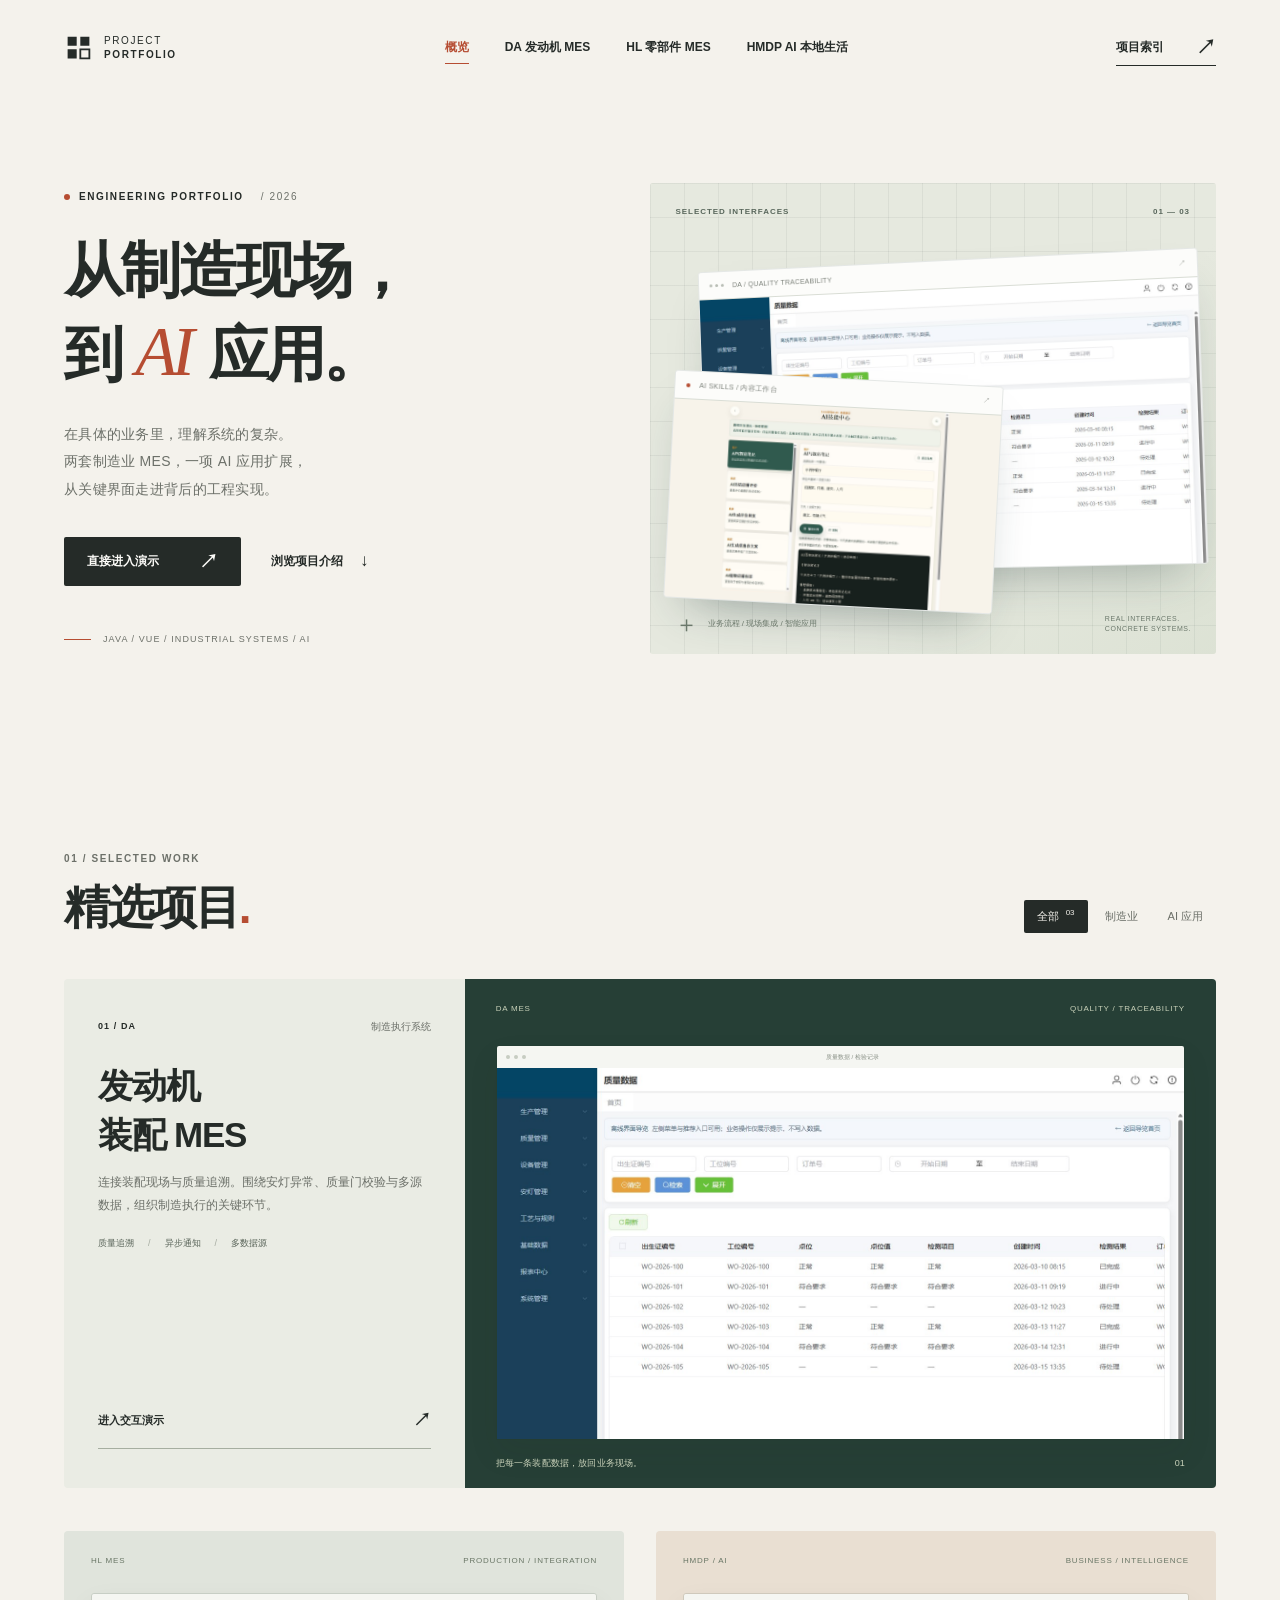
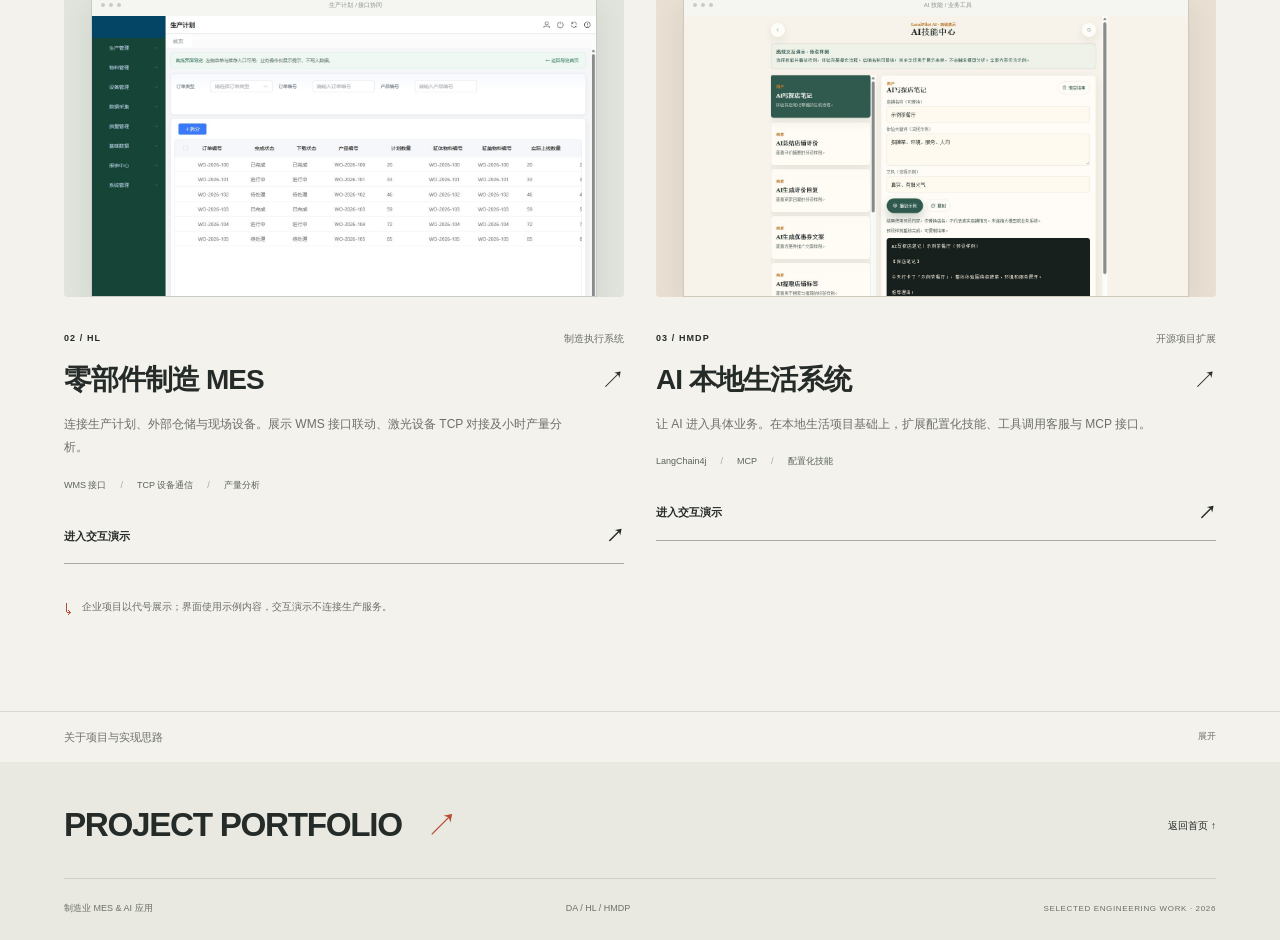
==== commit 2d377f4d: "Add files via upload" ====
--- a/index.html
+++ b/index.html
@@ -1,719 +1,141 @@
-<!DOCTYPE html>
-<!--
-  ============================================================
-  项目作品集 · 静态预览站
-  ------------------------------------------------------------
-  使用说明
-  1. 修改个人信息：搜索 YOUR_NAME 替换姓名，YOUR_TITLE 替换岗位。
-  2. 上传：把 index.html 与 shots/ 整个目录一起放到 GitHub 仓库根目录。
-  3. 二维码：用部署后的网址生成动态二维码，贴到简历。
-  4. 本页已脱敏：公司名以代号（DA / HL）表示，无密码、内网地址与密钥。
-     截图为真实系统渲染画面，仅替换了品牌文字。
-  ============================================================
--->
+<!doctype html>
 <html lang="zh-CN">
 <head>
-<meta charset="UTF-8">
-<meta name="viewport" content="width=device-width, initial-scale=1, viewport-fit=cover">
-<meta name="theme-color" content="#06070a">
-<meta name="description" content="项目作品集：MES 制造执行系统与 AI 本地生活系统（已脱敏）">
-<title>项目作品集 · Portfolio</title>
-<style>
-/* ============ 设计变量 ============ */
-:root{
-  --ink-950:#06070a;
-  --ink-900:#090b10;
-  --ink-850:#0c0e14;
-  --ink-800:#10131a;
-  --ink-700:#161a23;
-
-  --line:rgba(255,255,255,.07);
-  --line-2:rgba(255,255,255,.11);
-  --line-3:rgba(255,255,255,.18);
-
-  --text:#e9edf5;
-  --text-2:#a4b0c4;
-  --text-3:#6d7889;
-
-  --da:#5b9dff;
-  --hl:#3ddc97;
-  --hmdp:#a78bfa;
-  --gold:#e8b567;
-
-  --accent:var(--da);
-  --r-lg:20px;
-  --r-md:14px;
-  --r-sm:10px;
-
-  --shadow-1:0 1px 2px rgba(0,0,0,.5), 0 8px 24px -12px rgba(0,0,0,.8);
-  --shadow-2:0 24px 70px -28px rgba(0,0,0,.95);
-  --ease:cubic-bezier(.22,.61,.36,1);
-}
-*,*::before,*::after{box-sizing:border-box;margin:0;padding:0}
-html{-webkit-text-size-adjust:100%;scroll-behavior:smooth}
-body{
-  font-family:"Inter","SF Pro Text",-apple-system,BlinkMacSystemFont,"Segoe UI","PingFang SC","Hiragino Sans GB","Microsoft YaHei",sans-serif;
-  background:var(--ink-950);
-  color:var(--text);
-  font-size:15px;
-  line-height:1.68;
-  letter-spacing:.005em;
-  overflow-x:hidden;
-  -webkit-font-smoothing:antialiased;
-  -moz-osx-font-smoothing:grayscale;
-  font-feature-settings:"kern" 1,"liga" 1,"cv02" 1;
-}
-::selection{background:rgba(91,157,255,.28);color:#fff}
-
-/* ============ 背景层 ============ */
-.bg{position:fixed;inset:0;z-index:-2;pointer-events:none;background:
-  radial-gradient(900px 520px at 78% -12%, rgba(60,110,220,.20), transparent 62%),
-  radial-gradient(760px 460px at -8% 4%, rgba(126,86,220,.15), transparent 60%),
-  radial-gradient(900px 620px at 50% 108%, rgba(40,140,120,.10), transparent 62%),
-  var(--ink-950);
-}
-.bg-grid{position:fixed;inset:0;z-index:-1;pointer-events:none;opacity:.5;
-  background-image:
-    linear-gradient(to right, rgba(255,255,255,.028) 1px, transparent 1px),
-    linear-gradient(to bottom, rgba(255,255,255,.028) 1px, transparent 1px);
-  background-size:72px 72px;
-  -webkit-mask-image:radial-gradient(ellipse 70% 55% at 50% 0%, #000 10%, transparent 78%);
-  mask-image:radial-gradient(ellipse 70% 55% at 50% 0%, #000 10%, transparent 78%);
-}
-.bg-noise{position:fixed;inset:0;z-index:-1;pointer-events:none;opacity:.045;mix-blend-mode:overlay;
-  background-image:url("data:image/svg+xml,%3Csvg xmlns='http://www.w3.org/2000/svg' width='160' height='160'%3E%3Cfilter id='n'%3E%3CfeTurbulence type='fractalNoise' baseFrequency='.85' numOctaves='3' stitchTiles='stitch'/%3E%3C/filter%3E%3Crect width='160' height='160' filter='url(%23n)'/%3E%3C/svg%3E");
-}
-
-/* ============ 布局 ============ */
-.shell{width:100%;max-width:1120px;margin:0 auto;padding:0 28px}
-@media(max-width:640px){.shell{padding:0 18px}}
-
-/* ============ 顶栏 ============ */
-header{
-  position:sticky;top:0;z-index:60;
-  background:rgba(6,7,10,.72);
-  -webkit-backdrop-filter:blur(18px) saturate(160%);
-  backdrop-filter:blur(18px) saturate(160%);
-  border-bottom:1px solid var(--line);
-}
-.nav{display:flex;align-items:center;justify-content:space-between;gap:16px;height:64px;min-width:0}
-.brand{display:flex;align-items:center;gap:11px;flex:none;cursor:pointer;background:none;border:0;font:inherit;color:inherit;padding:0}
-.mark{
-  width:30px;height:30px;border-radius:9px;display:grid;place-items:center;flex:none;
-  background:linear-gradient(145deg,#7aa8ff,#9b6bff 55%,#3ddc97);
-  box-shadow:0 6px 18px -8px rgba(122,168,255,.9), inset 0 1px 0 rgba(255,255,255,.35);
-  font-size:13px;font-weight:800;color:#080b12;letter-spacing:-.02em;
-}
-.brand-txt{display:flex;flex-direction:column;line-height:1.15;text-align:left}
-.brand-txt b{font-size:14px;font-weight:650;letter-spacing:-.01em}
-.brand-txt small{font-size:10.5px;color:var(--text-3);letter-spacing:.14em;text-transform:uppercase}
-
-/* 分段式标签 */
-.tabs{position:relative;display:flex;align-items:center;gap:2px;min-width:0;overflow-x:auto;
-  scrollbar-width:none;-ms-overflow-style:none;
-  padding:4px;border-radius:12px;border:1px solid var(--line);background:rgba(255,255,255,.025)}
-.tabs::-webkit-scrollbar{display:none}
-.tab-ind{position:absolute;top:4px;left:0;height:calc(100% - 8px);border-radius:9px;
-  background:linear-gradient(180deg,rgba(255,255,255,.10),rgba(255,255,255,.05));
-  border:1px solid var(--line-2);
-  box-shadow:0 4px 14px -8px rgba(0,0,0,.9), inset 0 1px 0 rgba(255,255,255,.10);
-  transition:transform .34s var(--ease), width .34s var(--ease);
-  pointer-events:none;z-index:0}
-.tab{position:relative;z-index:1;display:inline-flex;align-items:center;gap:7px;
-  border:0;background:none;font:inherit;font-size:13px;font-weight:520;color:var(--text-3);
-  padding:8px 14px;border-radius:9px;cursor:pointer;white-space:nowrap;
-  transition:color .2s var(--ease)}
-.tab i{font-style:normal;font-size:10px;font-weight:800;letter-spacing:.1em;color:var(--accent);
-  opacity:.55;transition:opacity .2s var(--ease)}
-.tab:hover{color:var(--text-2)}
-.tab.active{color:var(--text)}
-.tab.active i{opacity:1}
-.tab:focus-visible{outline:2px solid var(--accent);outline-offset:2px}
-@media(max-width:720px){
-  .brand-txt small{display:none}
-  .tab{padding:7px 10px;font-size:12.5px;gap:5px}
-  .tab i{font-size:9px}
-}
-
-/* ============ Hero ============ */
-.hero{padding:72px 0 40px}
-.eyebrow{display:inline-flex;align-items:center;gap:9px;font-size:11.5px;font-weight:560;
-  letter-spacing:.1em;text-transform:uppercase;color:var(--text-2);
-  padding:6px 13px 6px 10px;border-radius:999px;border:1px solid var(--line-2);
-  background:rgba(255,255,255,.03)}
-.eyebrow .pulse{width:6px;height:6px;border-radius:50%;background:var(--hl);flex:none;
-  box-shadow:0 0 0 0 rgba(61,220,151,.5);animation:pulse 2.6s infinite}
-@keyframes pulse{0%{box-shadow:0 0 0 0 rgba(61,220,151,.45)}70%{box-shadow:0 0 0 9px rgba(61,220,151,0)}100%{box-shadow:0 0 0 0 rgba(61,220,151,0)}}
-
-.hero h1{
-  margin-top:22px;
-  font-size:clamp(30px,5vw,52px);
-  line-height:1.1;
-  font-weight:760;
-  letter-spacing:-.035em;
-  max-width:16em;
-}
-.hero h1 .grad{
-  background:linear-gradient(96deg,#8ab4ff 0%,#b79bff 42%,#5fe3ac 92%);
-  -webkit-background-clip:text;background-clip:text;color:transparent;
-}
-.hero .lead{margin-top:20px;max-width:56ch;color:var(--text-2);font-size:15.5px;line-height:1.72}
-.hero .meta{margin-top:26px;display:flex;flex-wrap:wrap;gap:8px}
-.hero .meta span{font-size:12px;font-weight:520;color:var(--text-2);
-  padding:6px 12px;border-radius:8px;border:1px solid var(--line);background:rgba(255,255,255,.025)}
-.hero .safe{margin-top:22px;display:flex;align-items:center;gap:8px;font-size:12.5px;color:var(--text-3)}
-.hero .safe b{color:var(--gold);font-weight:600}
-@media(max-width:640px){.hero{padding:44px 0 26px}}
-
-/* ============ 面板切换 ============ */
-.panel{display:none}
-.panel.active{display:block;animation:rise .42s var(--ease) both}
-@keyframes rise{from{opacity:0;transform:translateY(12px)}to{opacity:1;transform:none}}
-body.on-project .hero{display:none}
-body.on-project main{padding-top:34px}
-
-/* ============ 概览卡片 ============ */
-.cards{display:grid;grid-template-columns:repeat(3,1fr);gap:16px;padding-bottom:52px}
-@media(max-width:860px){.cards{grid-template-columns:1fr}}
-.card{
-  position:relative;display:flex;flex-direction:column;text-align:left;
-  padding:24px 22px 20px;border-radius:var(--r-lg);cursor:pointer;
-  border:1px solid var(--line);
-  background:linear-gradient(180deg,rgba(255,255,255,.045),rgba(255,255,255,.012));
-  box-shadow:var(--shadow-1);
-  transition:transform .3s var(--ease),border-color .3s var(--ease),box-shadow .3s var(--ease);
-  overflow:hidden;font:inherit;color:inherit;
-}
-.card::before{content:"";position:absolute;inset:-1px -1px auto;height:120px;
-  background:radial-gradient(70% 100% at 50% 0%, color-mix(in srgb,var(--accent) 26%,transparent), transparent 72%);
-  opacity:0;transition:opacity .34s var(--ease);pointer-events:none}
-.card::after{content:"";position:absolute;inset:0 0 auto;height:1px;
-  background:linear-gradient(90deg,transparent,var(--accent),transparent);opacity:.5}
-.card:hover{transform:translateY(-5px);border-color:color-mix(in srgb,var(--accent) 42%,var(--line));
-  box-shadow:var(--shadow-2)}
-.card:hover::before{opacity:1}
-.card .badge{display:inline-flex;align-items:center;justify-content:center;
-  width:38px;height:38px;border-radius:11px;margin-bottom:16px;
-  font-size:11.5px;font-weight:800;letter-spacing:.06em;color:#080b12;
-  background:linear-gradient(150deg,color-mix(in srgb,var(--accent) 92%,#fff),var(--accent));
-  box-shadow:0 10px 24px -14px var(--accent),inset 0 1px 0 rgba(255,255,255,.45)}
-.card .badge.wide{width:46px;font-size:9px;letter-spacing:.02em}
-.card h3{font-size:17.5px;font-weight:660;letter-spacing:-.02em;margin-bottom:7px}
-.card .desc{font-size:13px;color:var(--text-2);line-height:1.66;flex:1}
-.card .tags{display:flex;flex-wrap:wrap;gap:6px;margin-top:16px}
-.card .tags i{font-style:normal;font-size:11px;color:var(--text-3);
-  padding:3px 9px;border-radius:6px;border:1px solid var(--line);background:rgba(255,255,255,.02)}
-.card .go{margin-top:18px;display:inline-flex;align-items:center;gap:6px;
-  font-size:12.5px;font-weight:600;color:var(--accent)}
-.card .go span{transition:transform .3s var(--ease)}
-.card:hover .go span{transform:translateX(4px)}
-
-.hint{display:flex;align-items:flex-start;gap:10px;margin-top:4px;padding:14px 16px;
-  border-radius:var(--r-md);border:1px dashed var(--line-2);background:rgba(255,255,255,.015);
-  font-size:12.5px;color:var(--text-3)}
-.hint b{color:var(--text-2);font-weight:600}
-
-/* ============ 项目内页 ============ */
-.p-head{margin-bottom:14px}
-.p-eyebrow{display:flex;align-items:center;gap:10px;font-size:11px;font-weight:620;
-  letter-spacing:.16em;text-transform:uppercase;color:var(--text-3);margin-bottom:12px}
-.p-eyebrow .bar{width:26px;height:1px;background:linear-gradient(90deg,var(--accent),transparent)}
-.p-head h2{font-size:clamp(24px,3.6vw,34px);font-weight:720;letter-spacing:-.03em;line-height:1.2}
-.p-head .sub{margin-top:8px;font-size:13.5px;color:var(--text-3)}
-.lead{margin-top:16px;max-width:74ch;font-size:14.5px;color:var(--text-2);line-height:1.75}
-
-.block{margin-top:38px}
-.block-head{display:flex;align-items:center;gap:12px;margin-bottom:16px}
-.block-head h4{font-size:13px;font-weight:640;letter-spacing:.06em;text-transform:uppercase;color:var(--text-2);white-space:nowrap}
-.block-head .rule{flex:1;height:1px;background:linear-gradient(90deg,var(--line-2),transparent)}
-.block-head .idx{font-size:11px;font-weight:700;color:var(--accent);letter-spacing:.1em}
-
-/* 标签 */
-.chips{display:flex;flex-wrap:wrap;gap:8px}
-.chip{font-size:12.5px;color:var(--text-2);padding:7px 13px;border-radius:9px;
-  border:1px solid var(--line);background:rgba(255,255,255,.025);transition:.24s var(--ease)}
-.chip:hover{border-color:var(--line-3);color:var(--text);transform:translateY(-1px)}
-
-/* 功能卡 */
-.feats{display:grid;grid-template-columns:repeat(2,1fr);gap:12px}
-@media(max-width:680px){.feats{grid-template-columns:1fr}}
-.feat{position:relative;padding:18px 18px 16px;border-radius:var(--r-md);
-  border:1px solid var(--line);background:rgba(255,255,255,.022);
-  transition:.28s var(--ease);overflow:hidden}
-.feat::before{content:"";position:absolute;left:0;top:14px;bottom:14px;width:2px;border-radius:2px;
-  background:var(--accent);opacity:.0;transition:opacity .28s var(--ease)}
-.feat:hover{background:rgba(255,255,255,.04);border-color:var(--line-2);transform:translateY(-2px)}
-.feat:hover::before{opacity:.9}
-.feat b{display:block;font-size:14px;font-weight:620;letter-spacing:-.01em;margin-bottom:5px}
-.feat p{font-size:12.8px;color:var(--text-2);line-height:1.62}
-
-/* 亮点 */
-.points{display:grid;gap:10px}
-.point{display:flex;gap:14px;padding:16px 18px;border-radius:var(--r-md);
-  border:1px solid var(--line);background:rgba(255,255,255,.022);transition:.28s var(--ease)}
-.point:hover{border-color:var(--line-2);background:rgba(255,255,255,.04)}
-.point .num{flex:none;width:26px;height:26px;border-radius:8px;display:grid;place-items:center;
-  font-size:11.5px;font-weight:800;color:var(--accent);
-  border:1px solid color-mix(in srgb,var(--accent) 38%,transparent);
-  background:color-mix(in srgb,var(--accent) 12%,transparent)}
-.point b{display:block;font-size:13.8px;font-weight:620;margin-bottom:3px;letter-spacing:-.01em}
-.point p{font-size:12.8px;color:var(--text-2);line-height:1.62}
-
-/* 架构图 */
-.arch{padding:20px;border-radius:var(--r-lg);border:1px solid var(--line);
-  background:linear-gradient(180deg,rgba(255,255,255,.03),rgba(255,255,255,.01))}
-.layer{display:flex;flex-wrap:wrap;align-items:center;gap:8px;margin:7px 0}
-.layer .lab{flex:none;width:76px;font-size:11px;letter-spacing:.08em;text-transform:uppercase;
-  color:var(--text-3);font-weight:600}
-.node{font-size:12px;color:var(--text-2);padding:7px 11px;border-radius:8px;
-  border:1px solid var(--line);background:rgba(255,255,255,.025)}
-.node.key{color:var(--text);border-color:color-mix(in srgb,var(--accent) 40%,transparent);
-  background:color-mix(in srgb,var(--accent) 13%,transparent)}
-.link{display:flex;justify-content:center;color:var(--text-3);font-size:10px;letter-spacing:.16em;
-  text-transform:uppercase;padding:3px 0}
-@media(max-width:560px){.layer .lab{width:100%;margin-bottom:2px}}
-
-/* ============ 截图 ============ */
-.shots{display:grid;gap:18px}
-.shot{
-  border-radius:var(--r-md);overflow:hidden;border:1px solid var(--line-2);
-  background:#0a0d13;box-shadow:0 28px 70px -34px rgba(0,0,0,.95), 0 2px 8px rgba(0,0,0,.5);
-  transition:transform .4s var(--ease), box-shadow .4s var(--ease), border-color .4s var(--ease);
-}
-.shot:hover{transform:translateY(-3px);border-color:var(--line-3);
-  box-shadow:0 40px 90px -40px rgba(0,0,0,1)}
-.shot .mbar{display:flex;align-items:center;gap:7px;padding:10px 14px;
-  background:rgba(255,255,255,.03);border-bottom:1px solid var(--line)}
-.shot .dot{width:10px;height:10px;border-radius:50%;flex:none}
-.shot .dot:nth-child(1){background:#ff5f57}
-.shot .dot:nth-child(2){background:#febc2e}
-.shot .dot:nth-child(3){background:#28c840}
-.shot .addr{margin-left:10px;flex:1;max-width:330px;font-size:11px;color:var(--text-3);
-  padding:4px 10px;border-radius:6px;border:1px solid var(--line);background:rgba(0,0,0,.35);
-  white-space:nowrap;overflow:hidden;text-overflow:ellipsis}
-.shot img{display:block;width:100%;height:auto}
-
-.cap{display:flex;align-items:center;gap:8px;margin-top:10px;font-size:12.3px;color:var(--text-3)}
-.cap::before{content:"";width:5px;height:5px;border-radius:50%;background:var(--accent);flex:none;
-  box-shadow:0 0 10px var(--accent)}
-
-.phone-wrap{display:flex;gap:22px;align-items:flex-start;flex-wrap:wrap;margin-top:18px}
-.phone{flex:none;width:288px;max-width:100%;padding:9px;border-radius:30px;
-  border:1px solid var(--line-2);background:linear-gradient(180deg,#12161f,#0a0d13);
-  box-shadow:0 30px 70px -34px rgba(0,0,0,.95), inset 0 1px 0 rgba(255,255,255,.08)}
-.phone img{display:block;width:100%;height:auto;border-radius:22px}
-.phone-note{flex:1;min-width:190px;padding-top:6px}
-.phone-note p{font-size:12.8px;color:var(--text-2);line-height:1.7;margin-top:10px}
-@media(max-width:460px){.phone{width:100%}}
-
-/* ============ 翻页 ============ */
-.pager{display:flex;justify-content:space-between;gap:10px;flex-wrap:wrap;
-  margin-top:46px;padding-top:22px;border-top:1px solid var(--line)}
-.pager button{display:inline-flex;align-items:center;gap:8px;font:inherit;font-size:13px;font-weight:540;
-  color:var(--text-2);background:rgba(255,255,255,.025);border:1px solid var(--line);
-  padding:10px 16px;border-radius:10px;cursor:pointer;transition:.26s var(--ease)}
-.pager button:hover{color:var(--text);border-color:var(--line-3);background:rgba(255,255,255,.055);transform:translateY(-1px)}
-
-/* ============ 页脚 ============ */
-footer{margin-top:64px;padding:30px 0 48px;border-top:1px solid var(--line);
-  display:flex;flex-direction:column;gap:7px;align-items:center;text-align:center;
-  font-size:12.3px;color:var(--text-3)}
-footer .row{display:flex;align-items:center;gap:8px}
-footer .ok{color:var(--hl)}
-footer .sep{opacity:.4}
-
-@media (prefers-reduced-motion:reduce){
-  *{animation-duration:.001ms!important;transition-duration:.001ms!important}
-}
-</style>
+  <meta charset="utf-8">
+  <meta name="viewport" content="width=device-width, initial-scale=1, viewport-fit=cover">
+  <meta name="theme-color" content="#f4f2ec">
+  <meta name="description" content="制造业 MES 与 AI 应用项目作品集。从业务场景、真实界面到后端实现，了解 DA、HL 与 HMDP 三个项目。">
+  <title>项目作品集 — 制造业 MES 与 AI 应用</title>
+  <link rel="stylesheet" href="assets/portfolio.css?v=4">
+  <link rel="icon" href="data:image/svg+xml,%3Csvg xmlns='http://www.w3.org/2000/svg' viewBox='0 0 32 32'%3E%3Cpath fill='%23252b28' d='M4 4h10v10H4zM18 4h10v10H18zM4 18h10v10H4z'/%3E%3Cpath fill='none' stroke='%23252b28' stroke-width='2' d='M18 18h10v10H18z'/%3E%3C/svg%3E">
+  <script src="assets/portfolio.js?v=4" defer></script>
 </head>
 <body>
-<div class="bg"></div><div class="bg-grid"></div><div class="bg-noise"></div>
+  <a class="skip-link" href="#main">跳转到正文</a>
+  <header class="site-header">
+    <div class="container header-inner">
+      <a class="brand" href="#home" aria-label="项目作品集首页">
+        <svg class="brand-mark" viewBox="0 0 32 32" aria-hidden="true"><path d="M4 4h10v10H4zM18 4h10v10H18zM4 18h10v10H4z" fill="currentColor"/><path d="M18 18h10v10H18z" fill="none" stroke="currentColor" stroke-width="2"/></svg>
+        <span>PROJECT<br><b>PORTFOLIO</b></span>
+      </a>
+      <nav class="main-nav" aria-label="主导航">
+        <a href="#home" data-view="home">概览</a>
+        <a href="#da" data-view="da"><span class="nav-long">DA 发动机 MES</span><span class="nav-short">DA MES</span></a>
+        <a href="#hl" data-view="hl"><span class="nav-long">HL 零部件 MES</span><span class="nav-short">HL MES</span></a>
+        <a href="#hmdp" data-view="hmdp"><span class="nav-long">HMDP AI 本地生活</span><span class="nav-short">AI 本地生活</span></a>
+      </nav>
+      <a class="header-link" href="#work">项目索引 <span aria-hidden="true">↗</span></a>
+    </div>
+  </header>
 
-<header>
-  <div class="shell nav">
-    <button class="brand" data-go="home" aria-label="返回概览">
-      <span class="mark">P</span>
-      <span class="brand-txt"><b>Project Portfolio</b><small>项目作品集</small></span>
-    </button>
-    <nav class="tabs" id="tabs" aria-label="项目导航">
-      <span class="tab-ind" id="tabInd"></span>
-      <button class="tab active" data-tab="home">概览</button>
-      <button class="tab" data-tab="da" style="--accent:var(--da)"><i>DA</i>发动机 MES</button>
-      <button class="tab" data-tab="hl" style="--accent:var(--hl)"><i>HL</i>零部件 MES</button>
-      <button class="tab" data-tab="hmdp" style="--accent:var(--hmdp)"><i>HMDP</i>AI 本地生活</button>
-    </nav>
-  </div>
-</header>
+  <main id="main" tabindex="-1">
+    <div id="home-view">
+      <section class="hero container" aria-labelledby="hero-title">
+        <div class="hero-copy">
+          <div class="eyebrow"><span class="signal-dot"></span> ENGINEERING PORTFOLIO <span class="eyebrow-year">/ 2026</span></div>
+          <h1 id="hero-title">从制造现场，<br>到 <em>AI</em> 应用。</h1>
+          <p class="hero-description">在具体的业务里，理解系统的复杂。<br>两套制造业 MES，一项 AI 应用扩展，<br class="desktop-br">从关键界面走进背后的工程实现。</p>
+          <div class="hero-actions">
+            <a class="button button-dark" href="#da">直接进入演示 <span aria-hidden="true">↗</span></a>
+            <a class="text-link" href="#work">浏览项目介绍 <span aria-hidden="true">↓</span></a>
+          </div>
+          <div class="hero-footnote"><span class="mini-rule"></span> JAVA / VUE / INDUSTRIAL SYSTEMS / AI</div>
+        </div>
+        <div class="hero-art" aria-label="DA 制造业系统与 AI 技能中心界面预览">
+          <div class="art-label"><span>SELECTED INTERFACES</span><span>01 — 03</span></div>
+          <div class="art-grid" aria-hidden="true"></div>
+          <a class="hero-window window-mes" href="#da" aria-label="查看 DA 发动机装配 MES">
+            <div class="window-bar"><span class="window-dots"><i></i><i></i><i></i></span><span>DA / QUALITY TRACEABILITY</span><span>↗</span></div>
+            <img src="assets/da-preview.jpg" width="1440" height="960" alt="DA MES 质量数据查询界面，包含工位、条码与检验结果" fetchpriority="high">
+          </a>
+          <a class="hero-window window-ai" href="#hmdp" aria-label="查看 AI 本地生活系统">
+            <div class="window-bar"><span class="signal-dot"></span><span>AI SKILLS / 内容工作台</span><span>↗</span></div>
+            <img src="assets/ai-preview.jpg" width="1440" height="960" alt="AI 技能工作台与探店笔记示例结果">
+          </a>
+          <div class="art-caption"><span class="art-cross" aria-hidden="true">＋</span><span>业务流程 / 现场集成 / 智能应用</span><span class="art-coordinate">REAL INTERFACES.<br>CONCRETE SYSTEMS.</span></div>
+        </div>
+      </section>
 
-<main>
-<div class="shell">
 
-  <section class="hero">
-    <div class="eyebrow"><span class="pulse"></span>全栈工程师 · 已脱敏项目展示</div>
-    <h1><span id="name">YOUR_NAME</span><br>三个实战项目的<span class="grad">可视化预览</span></h1>
-    <p class="lead"><span id="title">YOUR_TITLE</span>。两套制造业 MES（制造执行系统）加一套 AI 本地生活系统，包含真实界面截图。全部为静态展示，不连接数据库、不含任何生产数据。</p>
-    <div class="meta">
-      <span>Vue 3 · TypeScript</span>
-      <span>Spring Boot · MyBatis-Plus</span>
-      <span>Redis · LangChain4j · MCP</span>
-      <span>多数据源 · 设备采集</span>
-    </div>
-    <div class="safe">🔒 公司名称<b>以代号代替</b>，密码、内网 IP、密钥均已移除</div>
-  </section>
+      <section class="work-section container" id="work" aria-labelledby="work-title">
+        <div class="section-heading reveal">
+          <div><p class="section-kicker">01 / SELECTED WORK</p><h2 id="work-title">精选项目<span class="title-dot">.</span></h2></div>
+          <div class="project-filters" role="group" aria-label="按项目领域筛选">
+            <button class="filter-button is-active" data-filter="all" aria-pressed="true">全部 <span>03</span></button>
+            <button class="filter-button" data-filter="mes" aria-pressed="false">制造业</button>
+            <button class="filter-button" data-filter="ai" aria-pressed="false">AI 应用</button>
+          </div>
+        </div>
 
-  <!-- ================= 概览 ================= -->
-  <section class="panel active" id="panel-home">
-    <div class="cards">
-      <button class="card" data-go="da" style="--accent:var(--da)">
-        <span class="badge">DA</span>
-        <h3>发动机装配 MES</h3>
-        <div class="desc">面向发动机制造企业的生产制造执行系统，覆盖安灯、工艺建模、计划排程、质量追溯与生产大屏。</div>
-        <div class="tags"><i>Vue3</i><i>Spring Boot</i><i>多数据源</i><i>ECharts</i></div>
-        <div class="go">查看详情 <span>→</span></div>
-      </button>
-      <button class="card" data-go="hl" style="--accent:var(--hl)">
-        <span class="badge">HL</span>
-        <h3>零部件制造 MES</h3>
-        <div class="desc">面向商用车零部件企业的 MES，聚焦物料与料箱仓储、激光打标采集、小时产量与翻新管理。</div>
-        <div class="tags"><i>Vue3</i><i>Spring Boot</i><i>WMS</i><i>OPC UA</i></div>
-        <div class="go">查看详情 <span>→</span></div>
-      </button>
-      <button class="card" data-go="hmdp" style="--accent:var(--hmdp)">
-        <span class="badge wide">HMDP</span>
-        <h3>AI 本地生活系统</h3>
-        <div class="desc">在开源点评项目基础上加入大模型能力：AI 技能中心、MCP Server 与可工具调用的智能客服。</div>
-        <div class="tags"><i>LangChain4j</i><i>MCP</i><i>Redis</i><i>Boot 3</i></div>
-        <div class="go">查看详情 <span>→</span></div>
-      </button>
-    </div>
-    <div class="hint">
-      <span>💡</span>
-      <div>点击上方卡片或顶部标签切换项目。每个项目页包含<b>真实界面截图</b>、技术架构与核心亮点，无需跳转、不加载外部资源。</div>
-    </div>
-  </section>
+        <div class="project-grid">
+          <article class="project-card project-featured reveal" data-category="mes">
+            <div class="project-copy">
+              <div class="project-overline"><span>01 / DA</span><span>制造执行系统</span></div>
+              <h3><a href="#da">发动机<br class="featured-break">装配 MES<span class="project-arrow" aria-hidden="true">↗</span></a></h3>
+              <p>连接装配现场与质量追溯。围绕安灯异常、质量门校验与多源数据，组织制造执行的关键环节。</p>
+              <div class="project-tags"><span>质量追溯</span><span>异步通知</span><span>多数据源</span></div>
+              <a class="project-cta" href="#da">进入交互演示 <span aria-hidden="true">↗</span></a>
+            </div>
+            <a class="project-visual visual-da" href="#da" aria-label="查看发动机装配 MES 项目">
+              <div class="visual-topline"><span>DA MES</span><span>QUALITY / TRACEABILITY</span></div>
+              <div class="project-screen"><div class="screen-toolbar"><i></i><i></i><i></i><span>质量数据 / 检验记录</span></div><img src="assets/da-preview.jpg" width="1440" height="960" loading="lazy" alt="DA 系统质量数据查询与检验记录"></div>
+              <div class="visual-bottomline"><span>把每一条装配数据，放回业务现场。</span><span>01</span></div>
+            </a>
+          </article>
 
-  <!-- ================= DA ================= -->
-  <section class="panel" id="panel-da" style="--accent:var(--da)">
-    <div class="p-head">
-      <div class="p-eyebrow"><span class="idx">01</span><span class="bar"></span>Manufacturing Execution System</div>
-      <h2>发动机装配 MES</h2>
-      <div class="sub">某发动机制造企业 · 代号 DA</div>
-    </div>
-    <p class="lead">覆盖「计划 → 执行 → 采集 → 追溯 → 分析」全流程的 MES 平台。前端 30+ 业务模块，后端约 900 个 Java 文件，支撑缸体 / 缸盖装配、螺栓拧紧、气密性检漏、清洁度测试等关键环节。</p>
+          <article class="project-card project-secondary reveal" data-category="mes">
+            <a class="project-visual visual-hl" href="#hl" aria-label="查看零部件制造 MES 项目">
+              <div class="visual-topline"><span>HL MES</span><span>PRODUCTION / INTEGRATION</span></div>
+              <div class="project-screen"><div class="screen-toolbar"><i></i><i></i><i></i><span>生产计划 / 接口协同</span></div><img src="assets/hl-preview.jpg" width="1440" height="960" loading="lazy" alt="HL 系统生产计划与物料管理界面"></div>
+            </a>
+            <div class="project-copy">
+              <div class="project-overline"><span>02 / HL</span><span>制造执行系统</span></div>
+              <h3><a href="#hl">零部件制造 MES<span class="project-arrow" aria-hidden="true">↗</span></a></h3>
+              <p>连接生产计划、外部仓储与现场设备。展示 WMS 接口联动、激光设备 TCP 对接及小时产量分析。</p>
+              <div class="project-tags"><span>WMS 接口</span><span>TCP 设备通信</span><span>产量分析</span></div>
+              <a class="project-cta" href="#hl">进入交互演示 <span aria-hidden="true">↗</span></a>
+            </div>
+          </article>
 
-    <div class="block">
-      <div class="block-head"><span class="idx">A</span><h4>原生界面截图</h4><span class="rule"></span></div>
-      <div class="shots">
-        <div>
-          <div class="shot">
-            <div class="mbar"><span class="dot"></span><span class="dot"></span><span class="dot"></span><span class="addr">DA MES · 系统主页</span></div>
-            <img src="shots/da_home.jpg" alt="DA MES 系统主页" loading="lazy">
+          <article class="project-card project-secondary reveal" data-category="ai">
+            <a class="project-visual visual-ai" href="#hmdp" aria-label="查看 AI 本地生活项目">
+              <div class="visual-topline"><span>HMDP / AI</span><span>BUSINESS / INTELLIGENCE</span></div>
+              <div class="project-screen"><div class="screen-toolbar"><i></i><i></i><i></i><span>AI 技能 / 业务工具</span></div><img src="assets/ai-preview.jpg" width="1440" height="960" loading="lazy" alt="AI 技能中心与内容生成样例"></div>
+            </a>
+            <div class="project-copy">
+              <div class="project-overline"><span>03 / HMDP</span><span>开源项目扩展</span></div>
+              <h3><a href="#hmdp">AI 本地生活系统<span class="project-arrow" aria-hidden="true">↗</span></a></h3>
+              <p>让 AI 进入具体业务。在本地生活项目基础上，扩展配置化技能、工具调用客服与 MCP 接口。</p>
+              <div class="project-tags"><span>LangChain4j</span><span>MCP</span><span>配置化技能</span></div>
+              <a class="project-cta" href="#hmdp">进入交互演示 <span aria-hidden="true">↗</span></a>
+            </div>
+          </article>
+        </div>
+        <p class="project-note"><span aria-hidden="true">↳</span> 企业项目以代号展示；界面使用示例内容，交互演示不连接生产服务。</p>
+      </section>
+
+      <details class="collection-notes"><summary class="container">关于项目与实现思路 <span>展开</span></summary>
+      <section class="engineering-section" id="engineering" aria-labelledby="engineering-title">
+        <div class="container engineering-layout">
+          <div class="engineering-intro reveal"><p class="section-kicker">02 / BEHIND THE INTERFACE</p><h2 id="engineering-title">从页面，<br>看到实现<span>.</span></h2><p>技术的价值，藏在具体问题的处理里。<br>选取三个切面，展开系统背后的思路。</p><div class="engineering-sign" aria-hidden="true">[ logic → system ]</div></div>
+          <div class="engineering-notes">
+            <a class="engineering-note reveal" href="#da"><span class="note-index">01</span><div><span class="note-label">DA / 事务与异步</span><h3>提交完成，再发通知。</h3><p>安灯事件在事务提交后触发异步通知，分别处理钉钉与音柱调用，并为音柱提供超时重试。</p><span class="note-foot">AFTER_COMMIT · ASYNC · RETRY</span></div><span class="note-arrow" aria-hidden="true">↗</span></a>
+            <a class="engineering-note reveal" href="#hl"><span class="note-index">02</span><div><span class="note-label">HL / 跨系统集成</span><h3>把业务，接到现场。</h3><p>通过外部 WMS 接口校验物料，用 TCP 指令与激光设备通信，让软件承接现场业务。</p><span class="note-foot">WMS API · TCP SOCKET · LOGGING</span></div><span class="note-arrow" aria-hidden="true">↗</span></a>
+            <a class="engineering-note reveal" href="#hmdp"><span class="note-index">03</span><div><span class="note-label">HMDP / AI 工程接入</span><h3>让模型，读懂业务。</h3><p>将技能模板、业务上下文与工具接口组织起来，配合调用限流、运行记录和失败兜底。</p><span class="note-foot">CONTEXT · TOOLS · FALLBACK</span></div><span class="note-arrow" aria-hidden="true">↗</span></a>
           </div>
-          <div class="cap">系统主页：侧边菜单、快捷访问、系统公告与日历</div>
         </div>
-        <div>
-          <div class="shot">
-            <div class="mbar"><span class="dot"></span><span class="dot"></span><span class="dot"></span><span class="addr">DA MES · 登录</span></div>
-            <img src="shots/da_login.jpg" alt="DA MES 登录界面" loading="lazy">
-          </div>
-          <div class="cap">登录页 · 品牌名已替换为代号 DA</div>
-        </div>
-      </div>
+      </section>
+
+      <section class="about-section container" id="about" aria-labelledby="about-title">
+        <div class="reveal"><p class="section-kicker">03 / ABOUT THIS COLLECTION</p><h2 id="about-title">真实的系统。<br>清晰的表达。</h2></div>
+        <div class="about-copy reveal"><p>这里收录两套制造业 MES 与一项 AI 应用扩展。从业务场景出发，用界面、流程和技术说明，呈现项目的不同侧面。</p><p>DA、HL 使用企业代号；HMDP 保留开源扩展的背景说明。演示提供离线界面导览与预设样例，不连接生产数据库或实时大模型。</p><a class="text-link" href="#work">回到项目索引 <span aria-hidden="true">↑</span></a></div>
+      </section>
+      </details>
     </div>
 
-    <div class="block">
-      <div class="block-head"><span class="idx">B</span><h4>技术栈</h4><span class="rule"></span></div>
-      <div class="chips">
-        <span class="chip">Vue 3 + Vite + TS</span><span class="chip">Element Plus + Pinia</span>
-        <span class="chip">ECharts</span><span class="chip">@vue-flow</span><span class="chip">Monaco / Ace</span>
-        <span class="chip">Spring Boot 2.7</span><span class="chip">MyBatis-Plus 3.5</span>
-        <span class="chip">动态多数据源</span><span class="chip">Redis</span><span class="chip">WebSocket</span>
-        <span class="chip">JWT + Swagger</span><span class="chip">EasyExcel / POI</span>
-        <span class="chip">OpenFeign</span><span class="chip">FreeMarker 代码生成</span>
-      </div>
-    </div>
+    <article id="case-view" class="case-view" hidden aria-label="项目详情"></article>
+  </main>
 
-    <div class="block">
-      <div class="block-head"><span class="idx">C</span><h4>系统架构</h4><span class="rule"></span></div>
-      <div class="arch">
-        <div class="layer"><span class="lab">展示层</span>
-          <span class="node key">Vue3 单页应用</span><span class="node">大屏看板</span><span class="node">工艺建模流程图</span><span class="node">移动端适配</span></div>
-        <div class="link">↓ HTTP / WebSocket</div>
-        <div class="layer"><span class="lab">接入层</span>
-          <span class="node key">REST Controller</span><span class="node">JWT 认证</span><span class="node">Swagger</span><span class="node">WebSocket 推送</span></div>
-        <div class="link">↓</div>
-        <div class="layer"><span class="lab">业务层</span>
-          <span class="node key">Service 编排</span><span class="node">规则引擎</span><span class="node">定时任务</span><span class="node">AOP 日志</span><span class="node">代码生成器</span></div>
-        <div class="link">↓</div>
-        <div class="layer"><span class="lab">数据层</span>
-          <span class="node key">MySQL（业务）</span><span class="node key">SQL Server（第三方）</span><span class="node key">Oracle（数采池）</span><span class="node">Redis</span></div>
-        <div class="link">↓</div>
-        <div class="layer"><span class="lab">集成层</span>
-          <span class="node">OpenFeign</span><span class="node">邮件</span><span class="node">钉钉通知</span><span class="node">共享目录</span></div>
-      </div>
-    </div>
-
-    <div class="block">
-      <div class="block-head"><span class="idx">D</span><h4>核心功能</h4><span class="rule"></span></div>
-      <div class="feats">
-        <div class="feat"><b>生产大屏可视化</b><p>ECharts 实时看板：今日产量、设备稼动率、一次合格率 FTT、无故障天数。</p></div>
-        <div class="feat"><b>安灯（Andon）管理</b><p>异常呼叫、音柱提醒、设备故障率与类型占比分析。</p></div>
-        <div class="feat"><b>工艺建模</b><p>@vue-flow 可拖拽流程图，前端建模与规则引擎联动。</p></div>
-        <div class="feat"><b>生产计划与排程</b><p>生产日历、计划下发、调度、缸体 / 缸盖在线生产目录。</p></div>
-        <div class="feat"><b>质量检验与追溯</b><p>条码追溯、螺栓拧紧与气密检漏验证、质量门管控。</p></div>
-        <div class="feat"><b>设备与供应商</b><p>设备台账、机型维护、供应商物料、数据同步配置。</p></div>
-      </div>
-    </div>
-
-    <div class="block">
-      <div class="block-head"><span class="idx">E</span><h4>技术亮点</h4><span class="rule"></span></div>
-      <div class="points">
-        <div class="point"><span class="num">01</span><div><b>多数据源统一架构</b><p>通过 Dynamic-Datasource 同时对接 MySQL（业务）、SQL Server（第三方 AMS）、Oracle（数采池），按需路由。</p></div></div>
-        <div class="point"><span class="num">02</span><div><b>代码生成器提效</b><p>FreeMarker 模板一键生成 entity / mapper / service / controller 与前端 API。</p></div></div>
-        <div class="point"><span class="num">03</span><div><b>实时监控与持久化</b><p>WebSocket 实时推送，定时任务持久化 FTT、小时产量等指标，支撑大屏与报表。</p></div></div>
-        <div class="point"><span class="num">04</span><div><b>复杂业务建模</b><p>发动机装配线数十种实体（缸体、螺栓、检漏、曲轴、清洁度）统一建模。</p></div></div>
-      </div>
-    </div>
-
-    <div class="pager">
-      <button data-go="hl">下一个：HL 零部件 MES →</button>
-      <button data-go="home">← 返回概览</button>
-    </div>
-  </section>
-
-  <!-- ================= HL ================= -->
-  <section class="panel" id="panel-hl" style="--accent:var(--hl)">
-    <div class="p-head">
-      <div class="p-eyebrow"><span class="idx">02</span><span class="bar"></span>Manufacturing Execution System</div>
-      <h2>零部件制造 MES</h2>
-      <div class="sub">某商用车零部件企业 · 代号 HL</div>
-    </div>
-    <p class="lead">与 DA 共用同一套 MES 底座，针对零部件制造场景快速二次交付（后端约 700 个 Java 文件）。重点覆盖物料与料箱仓储（WMS）、激光打标数据采集、小时产量统计与翻新管理。</p>
-
-    <div class="block">
-      <div class="block-head"><span class="idx">A</span><h4>原生界面截图</h4><span class="rule"></span></div>
-      <div class="shots">
-        <div>
-          <div class="shot">
-            <div class="mbar"><span class="dot"></span><span class="dot"></span><span class="dot"></span><span class="addr">HL MES · 系统主页</span></div>
-            <img src="shots/hl_home.jpg" alt="HL MES 系统主页" loading="lazy">
-          </div>
-          <div class="cap">系统主页：物料 / 采集 / 报表菜单、快捷访问、公告与日历</div>
-        </div>
-        <div>
-          <div class="shot">
-            <div class="mbar"><span class="dot"></span><span class="dot"></span><span class="dot"></span><span class="addr">HL MES · 登录</span></div>
-            <img src="shots/hl_login.jpg" alt="HL MES 登录界面" loading="lazy">
-          </div>
-          <div class="cap">登录页 · 品牌名已替换为代号 HL</div>
-        </div>
-      </div>
-    </div>
-
-    <div class="block">
-      <div class="block-head"><span class="idx">B</span><h4>技术栈</h4><span class="rule"></span></div>
-      <div class="chips">
-        <span class="chip">Vue 3 + Vite + TS</span><span class="chip">Element Plus + Pinia</span>
-        <span class="chip">ECharts</span><span class="chip">Spring Boot 2.7</span><span class="chip">MyBatis-Plus</span>
-        <span class="chip">动态多数据源</span><span class="chip">Redis</span><span class="chip">WebSocket</span>
-        <span class="chip">OPC UA 采集</span><span class="chip">钉钉通知</span><span class="chip">EasyExcel</span>
-      </div>
-    </div>
-
-    <div class="block">
-      <div class="block-head"><span class="idx">C</span><h4>核心功能</h4><span class="rule"></span></div>
-      <div class="feats">
-        <div class="feat"><b>物料与料箱管理</b><p>物料基础信息、料箱全流程追踪：入库、库位、出库。</p></div>
-        <div class="feat"><b>WMS 仓储</b><p>仓储与库位建模，与物料、翻新流程联动。</p></div>
-        <div class="feat"><b>激光打标采集</b><p>对接激光打标设备，通过 OPC UA 采集点实时取数。</p></div>
-        <div class="feat"><b>小时产量统计</b><p>小时产量统计与工序时间定时调度器自动汇总。</p></div>
-        <div class="feat"><b>翻新管理</b><p>返厂翻新业务流程管理。</p></div>
-        <div class="feat"><b>质量与设备</b><p>质量检验、设备管理、机型维护，复用底座能力。</p></div>
-      </div>
-    </div>
-
-    <div class="block">
-      <div class="block-head"><span class="idx">D</span><h4>技术亮点</h4><span class="rule"></span></div>
-      <div class="points">
-        <div class="point"><span class="num">01</span><div><b>同一底座二次交付</b><p>基于通用 MES 框架按客户裁剪，删减冗余模块并新增 WMS / 激光 / 翻新，显著降低交付成本。</p></div></div>
-        <div class="point"><span class="num">02</span><div><b>设备数据采集</b><p>OPC UA 与采集点管理打通激光打标等设备的实时数据链路。</p></div></div>
-        <div class="point"><span class="num">03</span><div><b>定时统计</b><p>工序时间定时调度器自动汇总小时产量等指标。</p></div></div>
-      </div>
-    </div>
-
-    <div class="pager">
-      <button data-go="hmdp">下一个：HMDP AI 本地生活 →</button>
-      <button data-go="home">← 返回概览</button>
-    </div>
-  </section>
-
-  <!-- ================= HMDP ================= -->
-  <section class="panel" id="panel-hmdp" style="--accent:var(--hmdp)">
-    <div class="p-head">
-      <div class="p-eyebrow"><span class="idx">03</span><span class="bar"></span>AI Powered Local Life</div>
-      <h2>AI 本地生活系统</h2>
-      <div class="sub">基于开源本地生活项目扩展 · 代号 HMDP</div>
-    </div>
-    <p class="lead">在开源「点评 / 本地生活」项目（店铺、优惠券、订单、秒杀、预约）基础上加入大模型能力：AI 技能中心、MCP Server，以及支持工具调用的流式智能客服。</p>
-
-    <div class="block">
-      <div class="block-head"><span class="idx">A</span><h4>原生界面截图</h4><span class="rule"></span></div>
-      <div class="shots">
-        <div>
-          <div class="shot">
-            <div class="mbar"><span class="dot"></span><span class="dot"></span><span class="dot"></span><span class="addr">HMDP · AI 技能中心</span></div>
-            <img src="shots/hmdp_skills.jpg" alt="HMDP AI 技能中心" loading="lazy">
-          </div>
-          <div class="cap">AI 技能中心：技能选择、参数表单、生成结果与最近记录</div>
-        </div>
-      </div>
-      <div class="phone-wrap">
-        <div class="phone"><img src="shots/hmdp_shoplist.jpg" alt="HMDP 店铺列表" loading="lazy"></div>
-        <div class="phone-note">
-          <div class="cap">商家 / 店铺列表页 · 移动端适配</div>
-          <p>截图中的店铺、评价与数据均为演示用假数据，仅用于展示界面与交互结构。</p>
-        </div>
-      </div>
-    </div>
-
-    <div class="block">
-      <div class="block-head"><span class="idx">B</span><h4>技术栈</h4><span class="rule"></span></div>
-      <div class="chips">
-        <span class="chip">Spring Boot 3.5 + JDK 17</span><span class="chip">MyBatis-Plus 3.5</span>
-        <span class="chip">Redis + Redisson</span><span class="chip">LangChain4j 1.0</span>
-        <span class="chip">MCP SDK 0.12</span><span class="chip">WebFlux 流式</span>
-        <span class="chip">MySQL</span><span class="chip">Nginx 静态托管</span>
-      </div>
-    </div>
-
-    <div class="block">
-      <div class="block-head"><span class="idx">C</span><h4>系统架构</h4><span class="rule"></span></div>
-      <div class="arch">
-        <div class="layer"><span class="lab">客户端</span>
-          <span class="node key">Nginx 静态前端</span><span class="node">移动端适配</span></div>
-        <div class="link">↓ HTTP / SSE 流式</div>
-        <div class="layer"><span class="lab">应用层</span>
-          <span class="node key">REST Controller</span><span class="node key">@AiService 客服</span><span class="node">AI 技能中心</span><span class="node">秒杀 / 订单 / 预约</span></div>
-        <div class="link">↓</div>
-        <div class="layer"><span class="lab">能力层</span>
-          <span class="node key">LangChain4j 大模型</span><span class="node key">MCP Server</span><span class="node">Redis Lua / 分布式锁</span></div>
-        <div class="link">↓</div>
-        <div class="layer"><span class="lab">数据层</span>
-          <span class="node">MySQL</span><span class="node">Redis</span><span class="node">大模型 API</span></div>
-      </div>
-    </div>
-
-    <div class="block">
-      <div class="block-head"><span class="idx">D</span><h4>核心功能</h4><span class="rule"></span></div>
-      <div class="feats">
-        <div class="feat"><b>AI 技能中心</b><p>8 个内置技能（探店笔记、评价总结与回复、优惠券文案、店铺标签、经营日报、短视频脚本、活动方案），数据库存 prompt 模板，运行时渲染调用。</p></div>
-        <div class="feat"><b>MCP Server</b><p>将店铺、优惠券、订单、预约与 AI 技能暴露为标准 MCP 工具（无状态同步 Server）。</p></div>
-        <div class="feat"><b>AI 智能客服</b><p>LangChain4j @AiService，流式回复、工具调用与多轮记忆。</p></div>
-        <div class="feat"><b>秒杀系统</b><p>Redis Lua 脚本原子扣减、Redisson 分布式锁与一人一单限制。</p></div>
-        <div class="feat"><b>缓存三件套</b><p>布隆过滤器防穿透、互斥锁防击穿、过期随机防雪崩，配合 GEO 附近商户与 Redis Stream 订单队列。</p></div>
-        <div class="feat"><b>基础业务</b><p>店铺与类型、优惠券、博客、关注、签到、上传。</p></div>
-      </div>
-    </div>
-
-    <div class="block">
-      <div class="block-head"><span class="idx">E</span><h4>技术亮点</h4><span class="rule"></span></div>
-      <div class="points">
-        <div class="point"><span class="num">01</span><div><b>AI 技能可配置化</b><p>技能列表与 prompt 模板存数据库，支持启停与排序；带 Redis 限流（每分钟 20 次）与调用失败本地兜底。</p></div></div>
-        <div class="point"><span class="num">02</span><div><b>MCP 标准化</b><p>业务能力通过 MCP 协议对外暴露，AI 与业务解耦，可被任意 MCP 客户端调用。</p></div></div>
-        <div class="point"><span class="num">03</span><div><b>LangChain4j 工具调用</b><p>智能客服绑定 5 个工具（店铺、优惠券、订单、预约、AI 技能），按需获取实时数据。</p></div></div>
-        <div class="point"><span class="num">04</span><div><b>秒杀高并发</b><p>Lua 保证库存扣减原子性，分布式锁防超卖，并处理缓存穿透、击穿与雪崩。</p></div></div>
-      </div>
-    </div>
-
-    <div class="pager">
-      <button data-go="da">← 回到 DA 发动机 MES</button>
-      <button data-go="home">← 返回概览</button>
-    </div>
-  </section>
-
-  <footer>
-    <div class="row"><span>DA</span><span class="sep">·</span><span>HL</span><span class="sep">·</span><span>HMDP</span></div>
-    <div class="row"><span class="ok">✓</span><span>公司名称以代号表示，密码、内网地址与密钥均已移除</span></div>
-    <div style="opacity:.7">静态页面 · 适配手机与桌面 · 无外部依赖</div>
-  </footer>
-
-</div>
-</main>
-
-<script>
-(function () {
-  var panels = {
-    home: document.getElementById('panel-home'),
-    da: document.getElementById('panel-da'),
-    hl: document.getElementById('panel-hl'),
-    hmdp: document.getElementById('panel-hmdp')
-  };
-  var tabs = Array.prototype.slice.call(document.querySelectorAll('.tab'));
-  var tabsBox = document.getElementById('tabs');
-  var ind = document.getElementById('tabInd');
-
-  function moveIndicator(btn) {
-    if (!btn || !ind) return;
-    ind.style.width = btn.offsetWidth + 'px';
-    ind.style.transform = 'translateX(' + btn.offsetLeft + 'px)';
-  }
-
-  function show(key, updateHash) {
-    if (!panels[key]) key = 'home';
-    Object.keys(panels).forEach(function (k) {
-      panels[k].classList.toggle('active', k === key);
-    });
-    var activeBtn = null;
-    tabs.forEach(function (t) {
-      var on = t.dataset.tab === key;
-      t.classList.toggle('active', on);
-      if (on) activeBtn = t;
-    });
-    document.body.classList.toggle('on-project', key !== 'home');
-    if (updateHash !== false) {
-      history.replaceState(null, '', key === 'home' ? location.pathname : '#' + key);
-    }
-    moveIndicator(activeBtn);
-    if (activeBtn && tabsBox.scrollWidth > tabsBox.clientWidth) {
-      activeBtn.scrollIntoView({ block: 'nearest', inline: 'center', behavior: 'smooth' });
-    }
-    window.scrollTo({ top: 0, behavior: 'auto' });
-  }
-
-  tabs.forEach(function (t, i) {
-    t.addEventListener('click', function () { show(t.dataset.tab); });
-    t.addEventListener('keydown', function (e) {
-      var n = null;
-      if (e.key === 'ArrowRight') n = tabs[(i + 1) % tabs.length];
-      if (e.key === 'ArrowLeft') n = tabs[(i - 1 + tabs.length) % tabs.length];
-      if (n) { e.preventDefault(); n.focus(); show(n.dataset.tab); }
-    });
-  });
-
-  document.querySelectorAll('[data-go]').forEach(function (el) {
-    el.addEventListener('click', function () { show(el.dataset.go); });
-  });
-
-  var initial = (location.hash || '').replace('#', '') || 'home';
-  show(initial, false);
-
-  window.addEventListener('hashchange', function () {
-    show((location.hash || '').replace('#', '') || 'home', false);
-  });
-  window.addEventListener('resize', function () {
-    var a = document.querySelector('.tab.active');
-    moveIndicator(a);
-  });
-  if (document.fonts && document.fonts.ready) {
-    document.fonts.ready.then(function () {
-      moveIndicator(document.querySelector('.tab.active'));
-    });
-  }
-  window.addEventListener('load', function () {
-    moveIndicator(document.querySelector('.tab.active'));
-  });
-})();
-</script>
+  <footer class="site-footer"><div class="container"><div class="footer-top"><a class="footer-wordmark" href="#home">PROJECT PORTFOLIO<span>↗</span></a><a href="#home" class="back-top">返回首页 ↑</a></div><div class="footer-bottom"><span>制造业 MES & AI 应用</span><span>DA / HL / HMDP</span><span>SELECTED ENGINEERING WORK · 2026</span></div></div></footer>
 </body>
 </html>
--- a/assets/portfolio.css
+++ b/assets/portfolio.css
@@ -0,0 +1,155 @@
+@charset "UTF-8";
+:root{--paper:#f4f2ec;--ink:#252b28;--muted:#6c7069;--line:#d7d9cf;--accent:#b64d32;--white:#fcfbf8;--green:#263f36;--radius:4px;--ease:cubic-bezier(.2,.7,.2,1)}
+*{box-sizing:border-box}
+html{scroll-behavior:smooth;scroll-padding-top:108px}
+body{margin:0;background:var(--paper);color:var(--ink);font-family:"Segoe UI","PingFang SC","Microsoft YaHei",sans-serif;font-size:15px;line-height:1.7;-webkit-font-smoothing:antialiased}
+a{color:inherit;text-decoration:none}button{font:inherit;cursor:pointer}button,a{-webkit-tap-highlight-color:transparent}img{display:block;max-width:100%;height:auto}h1,h2,h3,p{margin:0}
+button:focus-visible,a:focus-visible,summary:focus-visible{outline:2px solid var(--accent);outline-offset:5px}::selection{background:#d7dfbb;color:var(--ink)}[hidden]{display:none!important}
+.container{max-width:1360px;width:100%;margin-inline:auto;padding-inline:64px}
+.skip-link{position:fixed;top:-60px;left:20px;z-index:100;background:var(--ink);color:white;padding:10px 20px}.skip-link:focus{top:12px}
+
+/* Navigation */
+.site-header{height:96px;position:sticky;top:0;z-index:30;background:rgba(244,242,236,.94);backdrop-filter:blur(14px);border-bottom:1px solid transparent;transition:border-color .2s}
+.site-header.is-scrolled{border-color:var(--line)}
+.header-inner{height:100%;display:flex;align-items:center;justify-content:space-between;gap:28px}
+.brand{display:flex;align-items:center;gap:11px;flex-shrink:0;font:500 10px/1.35 Arial,sans-serif;letter-spacing:.16em}.brand b{font-weight:800}.brand-mark{width:29px;height:29px}
+.main-nav{display:flex;gap:36px;font-size:12px;font-weight:600}.main-nav a{position:relative;padding:8px 0}.main-nav a:after{content:"";position:absolute;bottom:2px;left:0;width:0;height:1px;background:var(--accent);transition:width .25s}
+.main-nav a:hover:after,.main-nav a.is-active:after{width:100%}
+.header-link{font-size:12px;font-weight:600;display:flex;align-items:center;gap:32px;border-bottom:1px solid var(--ink);padding:8px 0}.header-link span{font-size:20px;line-height:1}
+
+/* Opening composition */
+.hero{display:grid;grid-template-columns:1fr 1.05fr;gap:46px;align-items:center;padding-top:62px;padding-bottom:68px;min-height:650px}
+.eyebrow,.section-kicker{font:600 10px/1.5 Arial,sans-serif;letter-spacing:.16em}.eyebrow{display:flex;align-items:center;gap:9px}.eyebrow-year{margin-left:8px;color:var(--muted);font-weight:400}
+.signal-dot{display:inline-block;width:6px;height:6px;background:var(--accent);border-radius:50%;flex:none}
+.hero h1{font-size:clamp(46px,4.65vw,68px);font-weight:650;line-height:1.25;letter-spacing:-.045em;margin-top:30px;white-space:nowrap}
+.hero h1 em{font-family:Georgia,"Times New Roman",serif;font-weight:400;color:var(--accent);font-size:1.16em;letter-spacing:-.08em;margin-right:.08em}
+.hero-description{font-size:14px;color:var(--muted);line-height:1.95;margin-top:26px;letter-spacing:.02em}
+.hero-actions{display:flex;align-items:center;gap:30px;margin-top:34px}
+.button{display:inline-flex;align-items:center;justify-content:space-between;gap:40px;min-height:49px;padding:12px 22px;font-size:12px;font-weight:600;border:1px solid transparent;border-radius:2px;transition:background .2s,transform .2s}
+.button:hover{transform:translateY(-2px)}.button-dark{background:var(--ink);color:var(--white)}.button-dark:hover{background:#38453b}.button span{font-size:19px;line-height:1}
+.text-link{display:inline-flex;align-items:center;gap:17px;font-size:12px;font-weight:600}.text-link span{font-size:17px}.text-link:hover{color:var(--accent)}
+.hero-footnote{display:flex;align-items:center;gap:12px;margin-top:47px;font:500 9px/1.5 Arial,sans-serif;letter-spacing:.12em;color:var(--muted)}.mini-rule{width:27px;height:1px;background:var(--accent)}
+.hero-art{position:relative;height:471px;background:#e6e9df;border-radius:3px;isolation:isolate;overflow:hidden}
+.art-grid{position:absolute;inset:0;z-index:-1;background-image:linear-gradient(#273f3610 1px,transparent 1px),linear-gradient(90deg,#273f3610 1px,transparent 1px);background-size:34px 34px}
+.hero-art:before{content:"";position:absolute;inset:0;background:linear-gradient(135deg,#e2e6d600,transparent 60%,#d4dccb88);z-index:-1}
+.art-label{position:absolute;top:23px;left:26px;right:26px;display:flex;justify-content:space-between;font:600 8px/1.5 Arial,sans-serif;letter-spacing:.12em;color:#59675c}
+.hero-window{position:absolute;background:white;border:1px solid #273f3620;border-radius:4px;overflow:hidden;box-shadow:0 25px 45px -20px #233a3c57;transition:transform .5s var(--ease)}
+.window-bar{display:flex;align-items:center;gap:9px;height:28px;padding:0 11px;background:#fcfcfa;color:#7c817a;font:500 7px/1 Arial,sans-serif;letter-spacing:.04em;border-bottom:1px solid #d9ddd5}
+.window-bar>span:last-child{margin-left:auto}.window-dots{display:flex;gap:3px}.window-dots i{width:3px;height:3px;border-radius:50%;background:#b8bdb4}
+.window-mes{width:89%;left:8%;top:77px;transform:perspective(1300px) rotateY(-7deg) rotateZ(-2deg)}
+.window-mes img{width:100%;aspect-ratio:1.8;object-fit:cover;object-position:top}.window-mes:hover{transform:perspective(1300px) rotateY(0) rotateZ(0) translateY(-4px)}
+.window-ai{width:58%;left:3.5%;bottom:48px;transform:rotate(3deg)}.window-ai img{width:100%;aspect-ratio:1.65;object-fit:cover;object-position:top}.window-ai:hover{transform:rotate(0) translateY(-4px)}.window-ai .signal-dot{width:4px;height:4px}
+.art-caption{position:absolute;left:25px;right:25px;bottom:18px;display:flex;align-items:center;gap:10px;color:#6b786b;font-size:8px}.art-cross{font-size:23px;font-weight:300;line-height:1}.art-coordinate{margin-left:auto;font:500 7px/1.5 Arial,sans-serif;letter-spacing:.08em}
+.domain-strip{display:grid;grid-template-columns:1fr 1fr 1fr}
+.domain-strip>div{display:flex;align-items:center;gap:15px;padding:24px 0;border-top:1px solid var(--line);border-bottom:1px solid var(--line);font-size:11px;font-weight:600}
+.domain-strip>div+div{padding-left:30px;position:relative}.domain-strip>div+div:before{content:"";position:absolute;left:0;top:23px;bottom:23px;border-left:1px solid var(--line)}
+.index-number{font:500 10px/1 Arial,sans-serif;color:var(--accent)}.domain-en{margin-left:auto;margin-right:30px;font:500 8px/1.4 Arial,sans-serif;letter-spacing:.08em;color:var(--muted)}.domain-strip>div:last-child .domain-en{margin-right:0}.strip-symbol{font-size:18px;color:var(--accent)}
+
+/* Selected work */
+.work-section{padding-top:105px;padding-bottom:85px}.section-heading{display:flex;align-items:flex-end;justify-content:space-between;gap:25px;margin-bottom:41px}.section-kicker{color:var(--muted)}
+.section-heading h2{font-size:46px;line-height:1.3;font-weight:600;letter-spacing:-.05em;margin-top:12px}.title-dot{color:var(--accent)}
+.project-filters{display:flex;align-items:center;gap:4px;padding-bottom:5px}.filter-button{border:0;background:transparent;padding:7px 13px;border-radius:2px;color:var(--muted);font-size:11px}
+.filter-button span{font:500 8px/1 Arial,sans-serif;vertical-align:super;margin-left:4px}.filter-button.is-active{background:var(--ink);color:var(--paper)}.filter-button:hover:not(.is-active){background:#e7e7df}
+.project-grid{display:grid;grid-template-columns:1fr 1fr;gap:43px 32px}.project-card{min-width:0}
+.project-featured{grid-column:1/-1;display:grid;grid-template-columns:.8fr 1.5fr;background:#eaece4;border-radius:var(--radius);overflow:hidden;min-height:425px}
+.project-copy{padding:33px 0 0}.project-featured .project-copy{padding:39px 34px;display:flex;flex-direction:column;align-items:flex-start}
+.project-overline{display:flex;align-items:center;justify-content:space-between;gap:12px;font-size:10px;color:var(--muted)}.project-overline>span:first-child{font:600 9px/1.5 Arial,sans-serif;letter-spacing:.12em;color:var(--ink)}.project-featured .project-overline{width:100%}
+.project-card h3{font-size:28px;font-weight:600;line-height:1.5;letter-spacing:-.035em;margin-top:12px}.project-featured h3{font-size:35px;line-height:1.4;margin-top:26px}
+.project-card h3>a{display:flex;align-items:center;justify-content:space-between;gap:12px}.project-featured h3>a{display:block}
+.project-arrow{font-size:24px;font-weight:400;float:right;margin-left:20px;transition:transform .25s}.project-card h3>a:hover .project-arrow{transform:translate(3px,-3px);color:var(--accent)}.project-featured .project-arrow{display:none}
+.project-copy>p{font-size:12px;line-height:1.95;color:var(--muted);margin-top:12px;max-width:43em}.project-tags{display:flex;flex-wrap:wrap;gap:6px 14px;margin-top:18px}.project-tags span{font-size:9px;color:#586358}.project-tags span+span:before{content:"/";color:#a4aa9f;margin-right:14px}
+.project-cta{display:flex;align-items:center;justify-content:space-between;font-size:11px;font-weight:600;border-bottom:1px solid #a6aea0;width:100%;padding:18px 0 12px;margin-top:10px}.project-featured .project-cta{margin-top:auto;padding-top:28px}.project-cta span{font-size:18px}.project-cta:hover{color:var(--accent);border-color:var(--accent)}
+.project-visual{position:relative;display:flex;flex-direction:column;overflow:hidden;padding:24px 27px 0;background:#dfe5da;min-height:290px;border-radius:var(--radius)}
+.visual-da{background:#263f36;padding:24px 31px 0;border-radius:0;justify-content:space-between}.visual-hl{background:#e0e4dc}.visual-ai{background:#e9dfd2}
+.visual-topline,.visual-bottomline{display:flex;align-items:center;justify-content:space-between;gap:12px;font:500 8px/1.5 Arial,sans-serif;letter-spacing:.1em;color:#697666}.visual-da .visual-topline,.visual-da .visual-bottomline{color:#c8d1b9}.visual-bottomline{font-family:inherit;font-size:9px;letter-spacing:.02em;padding:17px 0}
+.project-screen{border-radius:3px 3px 0 0;border:1px solid #1d332320;overflow:hidden;margin-top:26px;box-shadow:0 14px 30px #24332315;transition:transform .5s var(--ease);transform-origin:50% 100%}
+.project-visual:hover .project-screen{transform:translateY(-5px) scale(1.015)}.project-screen img{width:100%;aspect-ratio:1.8;object-fit:cover;object-position:top}.project-featured .project-screen{margin-top:30px}.project-featured .project-screen img{aspect-ratio:1.85}
+.screen-toolbar{height:22px;background:#f5f6f2;display:flex;align-items:center;gap:4px;padding:0 9px}.screen-toolbar i{height:4px;width:4px;border-radius:50%;background:#c7cdc2}.screen-toolbar span{color:#8a9187;font-size:6px;line-height:1;margin:auto}
+.project-note{margin-top:34px;font-size:10px;color:var(--muted);display:flex;gap:10px}.project-note>span{color:var(--accent);font-size:16px}
+
+/* Engineering perspective */
+.engineering-section{background:var(--green);color:#f0f0e6;padding:92px 0 97px}.engineering-layout{display:grid;grid-template-columns:.9fr 1.2fr;gap:95px}.engineering-section .section-kicker{color:#a8b8a6}
+.engineering-intro h2{font-size:48px;font-weight:500;line-height:1.4;letter-spacing:-.04em;margin-top:27px}.engineering-intro h2 span{color:#b6cba1}.engineering-intro>p:not(.section-kicker){font-size:12px;line-height:1.95;color:#b2c0af;margin-top:25px}
+.engineering-sign{font:italic 22px/1.4 Georgia,serif;color:#9eb095;margin-top:63px}
+.engineering-note{display:grid;grid-template-columns:23px 1fr 15px;gap:17px;border-top:1px solid #eef2d12e;padding:27px 0 29px}.engineering-note:last-child{border-bottom:1px solid #eef2d12e}
+.note-index{font:400 9px/1.5 Arial,sans-serif;color:#a7b69c;margin-top:3px}.note-label{font-size:9px;color:#a7b69c}.engineering-note h3{font-size:23px;line-height:1.5;font-weight:500;letter-spacing:-.02em;margin-top:9px}
+.engineering-note p{font-size:11px;line-height:1.95;color:#b7c4b4;margin-top:11px;max-width:38em}.note-foot{display:block;font:500 8px/1.5 Arial,sans-serif;letter-spacing:.1em;color:#9bad93;margin-top:17px}.note-arrow{font-size:19px;color:#b8caab;transition:transform .25s}.engineering-note:hover .note-arrow{transform:translate(3px,-3px)}.engineering-note:hover h3{color:#d7e4c3}
+.about-section{padding-top:93px;padding-bottom:96px;display:grid;grid-template-columns:.9fr 1.2fr;gap:95px}.about-section h2{font-size:37px;font-weight:550;line-height:1.5;letter-spacing:-.04em;margin-top:23px}
+.about-copy{padding-top:39px}.about-copy p{color:var(--muted);font-size:12px;line-height:2;max-width:44em}.about-copy p+p{margin-top:17px}.about-copy .text-link{margin-top:24px}
+.site-footer{background:#e9e9e1;padding:43px 0 23px}.footer-top{display:flex;align-items:center;justify-content:space-between;gap:30px;border-bottom:1px solid #cdd1c5;padding-bottom:33px}.footer-wordmark{display:flex;align-items:center;gap:24px;font:600 clamp(20px,2.6vw,36px)/1.2 Arial,sans-serif;letter-spacing:-.04em}.footer-wordmark span{font-size:32px;color:var(--accent);font-weight:400}.back-top{font-size:10px;white-space:nowrap}.footer-bottom{display:flex;align-items:center;justify-content:space-between;gap:15px;color:var(--muted);font-size:9px;margin-top:22px}.footer-bottom>span:last-child{font:500 8px/1.5 Arial,sans-serif;letter-spacing:.08em}
+
+/* Project details */
+.case-view{padding:29px 0 0}.case-breadcrumb{display:flex;align-items:center;gap:12px;color:var(--muted);font-size:10px;margin-bottom:39px}.case-breadcrumb a:hover{color:var(--accent)}.case-breadcrumb>span:nth-child(2){color:#a4aa9d}
+.case-intro{display:grid;grid-template-columns:1.4fr .7fr;gap:90px;margin-bottom:48px}.case-intro .section-kicker{color:var(--accent)}.case-intro h1{font-size:clamp(34px,4vw,54px);line-height:1.3;font-weight:600;letter-spacing:-.045em;margin-top:18px}.case-intro .case-subtitle{font:italic 18px/1.4 Georgia,serif;color:var(--muted);margin-top:13px}.case-lead{font-size:13px;color:var(--muted);line-height:1.95;max-width:48em;margin-top:23px}
+.case-facts{margin:0;padding-top:5px}.case-facts>div{border-top:1px solid var(--line);display:grid;grid-template-columns:75px 1fr;padding:12px 0;font-size:10px;gap:12px}.case-facts dt{color:var(--muted)}.case-facts dd{margin:0}
+.case-demo-shell{background:#e6e9df;border:1px solid var(--line);border-radius:var(--radius);overflow:hidden}.case-demo-bar{display:flex;align-items:center;gap:15px;padding:12px 19px;background:#fafaf6;font-size:10px;color:var(--muted);border-bottom:1px solid var(--line)}.case-demo-bar .window-dots{gap:5px}.case-demo-bar .window-dots i{width:5px;height:5px}.case-demo-bar>span:last-child{margin-left:auto;font:500 8px/1.5 Arial,sans-serif;letter-spacing:.08em}
+.demo-poster{position:relative;overflow:hidden;background:#263f36;min-height:220px}.demo-poster img{width:100%;aspect-ratio:2.1;object-fit:cover;object-position:top}.demo-poster:after{content:"";position:absolute;inset:45% 0 0;background:linear-gradient(transparent,#15251cc9);pointer-events:none}
+.demo-poster-caption{position:absolute;left:28px;right:28px;bottom:25px;z-index:1;display:flex;align-items:center;justify-content:space-between;gap:20px;color:white}.demo-poster-caption p{font-size:12px;font-weight:500}.demo-poster-caption small{display:block;font-size:9px;font-weight:400;color:#d2dbca;margin-top:4px}.button-light{background:var(--paper);color:var(--ink);flex-shrink:0}
+.demo-loading{display:flex;align-items:center;justify-content:center;min-height:280px;font-size:12px;color:var(--muted)}.live-wrap{position:relative;width:100%;overflow:hidden;background:#f0f2f5;min-height:180px}.live-scaler{position:absolute;left:0;top:0;transform-origin:0 0}.live-frame{display:block;border:0;width:1440px;height:960px;background:#f0f2f5}
+.demo-toolbar{display:flex;align-items:center;justify-content:space-between;gap:15px;padding:12px 19px;color:var(--muted);font-size:10px;background:#fafaf6;border-top:1px solid var(--line)}.demo-toolbar a{color:var(--accent);font-weight:600;white-space:nowrap}.mobile-open{display:none}
+.scene-nav{display:grid;grid-template-columns:repeat(3,1fr);gap:14px;margin-top:17px}.scene-button{display:flex;align-items:flex-start;gap:12px;text-align:left;border:1px solid var(--line);border-radius:2px;padding:16px;background:transparent;color:var(--ink);transition:border-color .2s,background .2s}.scene-button:hover,.scene-button.is-active{border-color:#9caa90;background:#e9eddf}.scene-button .scene-number{font:500 9px/1.5 Arial,sans-serif;color:var(--accent);padding-top:3px}.scene-button strong{font-size:11px;font-weight:600;display:block}.scene-button small{font-size:10px;color:var(--muted);display:block;line-height:1.8;margin-top:5px}.scene-button .scene-arrow{margin-left:auto;flex:none;font-size:15px}
+.case-section{padding-top:76px;padding-bottom:66px}.case-section-head{display:flex;align-items:flex-end;gap:25px;justify-content:space-between;margin-bottom:31px}.case-section-head h2{font-size:28px;font-weight:550;letter-spacing:-.03em;line-height:1.4;margin-top:13px}.case-section-head>p{font-size:11px;color:var(--muted);max-width:32em}
+.case-implementation{display:grid;grid-template-columns:1fr 1fr;gap:45px}.implementation-statement{background:var(--green);color:var(--paper);padding:33px;border-radius:var(--radius)}.implementation-statement .small-label{font:500 8px/1.5 Arial,sans-serif;letter-spacing:.12em;color:#b5c7a4}.implementation-statement h3{font-size:25px;line-height:1.5;font-weight:500;margin-top:18px;letter-spacing:-.03em}.implementation-statement p{font-size:12px;color:#b9c8b2;line-height:1.95;margin-top:17px}.implementation-statement .flow-line{font-size:10px;line-height:1.9;color:#dfebd5;border-top:1px solid #ecf2dd30;padding-top:20px;margin-top:27px}
+.implementation-list{margin:0;padding:0;list-style:none}.implementation-list li{display:grid;grid-template-columns:21px 1fr;gap:15px;padding:19px 0;border-top:1px solid var(--line)}.implementation-list li:last-child{border-bottom:1px solid var(--line)}.implementation-list .impl-num{font:500 9px/1.5 Arial,sans-serif;color:var(--accent);padding-top:3px}.implementation-list h3{font-size:13px;font-weight:600}.implementation-list p{font-size:11px;line-height:1.95;color:var(--muted);margin-top:8px}
+.architecture{margin-top:29px;border:1px solid var(--line);border-radius:var(--radius);padding:23px 27px}.architecture-caption{font:500 8px/1.5 Arial,sans-serif;letter-spacing:.13em;color:var(--muted);margin-bottom:20px}.architecture-flow{display:flex;align-items:stretch;gap:12px}.architecture-node{flex:1;min-width:0;background:#e9ece2;padding:15px 17px;border-radius:2px}.architecture-node span{display:block;font:500 8px/1.5 Arial,sans-serif;letter-spacing:.08em;color:#70806a;margin-bottom:8px}.architecture-node strong{font-size:11px;line-height:1.8;font-weight:500}.architecture-arrow{align-self:center;color:#8c9d80;font-size:18px}
+.tech-details{margin-top:25px;border-bottom:1px solid var(--line);border-top:1px solid var(--line);padding:16px 0}.tech-details summary{cursor:pointer;display:flex;align-items:center;justify-content:space-between;font-size:11px;font-weight:600;list-style:none}.tech-details summary::-webkit-details-marker{display:none}.tech-details summary:after{content:"＋";font-size:16px;font-weight:400}.tech-details[open] summary:after{content:"−"}.tech-tags{display:flex;gap:8px;flex-wrap:wrap;padding-top:18px}.tech-tags span{font-size:10px;padding:7px 11px;border:1px solid var(--line);border-radius:2px;color:var(--muted)}.case-boundary{margin-top:19px;font-size:10px;color:var(--muted);line-height:1.9}
+.case-next{border-top:1px solid var(--line);padding:35px 0 45px;display:flex;justify-content:space-between;align-items:center;gap:25px}.case-next>div>span{font:500 8px/1.5 Arial,sans-serif;letter-spacing:.12em;color:var(--muted)}.case-next h2{font-size:25px;font-weight:550;line-height:1.5;margin-top:8px}.case-next h2>a{display:flex;gap:32px;align-items:center}.case-next h2 span{color:var(--accent);font-weight:400}.case-next .text-link{color:var(--muted)}
+
+@media(prefers-reduced-motion:no-preference){.motion-ready .reveal{opacity:0;transform:translateY(18px);transition:opacity .65s var(--ease),transform .65s var(--ease)}.motion-ready .reveal.is-visible{opacity:1;transform:none}}
+@media(min-width:1500px){.hero{padding-top:79px;padding-bottom:84px;gap:65px}.hero-art{height:490px}}
+@media(max-width:1150px){
+  .container{padding-inline:40px}.hero{gap:30px;min-height:590px;padding-top:42px;padding-bottom:48px}.hero-art{height:406px}.hero h1{font-size:53px}.hero-description{font-size:13px}.hero-actions{gap:20px}.hero-footnote{margin-top:35px;font-size:8px}.window-mes{top:70px}.window-ai{bottom:48px;width:62%}.domain-en{display:none}.domain-strip>div{justify-content:flex-start}
+  .engineering-layout,.about-section{gap:55px}.project-featured{grid-template-columns:.85fr 1.3fr;min-height:390px}.project-featured .project-copy{padding:28px}.project-featured h3{font-size:29px}.project-featured .project-visual{padding-inline:22px}.project-overline{font-size:9px}.case-intro{gap:45px}.case-implementation{gap:30px}.main-nav{gap:25px}
+}
+@media(max-width:900px){
+  .hero{grid-template-columns:1fr 1fr;gap:25px}.hero h1{font-size:43px}.hero-art{height:360px}.hero-actions{gap:20px;align-items:flex-start;flex-direction:column}.hero-actions .text-link{font-size:10px}.hero-footnote{font-size:7px;margin-top:27px}.hero-description{font-size:12px}.window-mes{top:67px}.window-ai{bottom:46px;width:67%}.art-label{font-size:7px;left:18px;right:18px}.art-caption{font-size:7px;left:18px;right:18px}.art-coordinate{display:none}
+  .project-featured{grid-template-columns:1fr 1.25fr}.project-featured .project-copy{padding:24px}.project-featured h3{font-size:26px}.project-featured .project-overline>span:last-child{display:none}.project-featured .project-copy>p{font-size:11px}.project-featured .project-tags{gap:6px 8px}.project-featured .project-tags span+span:before{margin-right:8px}.project-featured .project-visual{justify-content:center;padding-inline:18px}.visual-da .visual-bottomline{padding:25px 0 0}.project-featured .project-screen{margin-top:24px}.project-visual{min-height:220px;padding:20px 20px 0}.visual-topline{font-size:7px}.project-card h3{font-size:24px}
+  .engineering-layout{gap:35px;grid-template-columns:.85fr 1.2fr}.engineering-intro h2{font-size:40px}.engineering-note{gap:12px}.engineering-note h3{font-size:20px}.about-section{gap:35px;grid-template-columns:.85fr 1.2fr}.about-section h2{font-size:31px}.case-intro{grid-template-columns:1.5fr 1fr;gap:35px}.case-intro h1{font-size:38px}.case-implementation{gap:24px}.implementation-statement{padding:25px}.architecture{padding:20px}.architecture-node{padding:12px}.architecture-node strong{font-size:10px}.scene-button{padding:13px;gap:8px}.scene-button small{font-size:9px}
+}
+@media(max-width:700px){
+  html{scroll-padding-top:86px}.container{padding-inline:23px}.site-header{height:77px}.header-inner{gap:15px}.brand{font-size:8px;gap:8px}.brand-mark{width:24px;height:24px}.main-nav{gap:18px;font-size:10px}.main-nav a:last-child{display:none}.header-link{display:none}
+  .hero{grid-template-columns:1fr;gap:37px;padding-top:39px;padding-bottom:36px;min-height:0}.eyebrow{font-size:8px}.eyebrow-year{margin-left:5px}.hero h1{font-size:clamp(40px,9.5vw,62px);margin-top:22px;line-height:1.25}.hero-description{font-size:12px;line-height:1.95;margin-top:20px}.desktop-br{display:none}.hero-actions{flex-direction:row;align-items:center;margin-top:26px;gap:25px}.button{min-height:46px;font-size:11px;padding:11px 18px;gap:28px}.hero-actions .text-link{font-size:11px;gap:10px}.hero-footnote{margin-top:24px;font-size:7px;letter-spacing:.08em}.hero-art{height:clamp(310px,85vw,440px)}.window-mes{width:88%;left:9%;top:63px}.window-ai{width:57%;left:4%;bottom:39px}.art-label{top:19px}.art-caption{bottom:13px}.art-coordinate{display:block;font-size:6px}
+  .domain-strip{grid-template-columns:1fr 1fr}.domain-strip>div{padding:19px 0;font-size:10px;gap:10px}.domain-strip>div+div{padding-left:18px}.domain-strip>div+div:before{top:20px;bottom:20px}.domain-strip>div:last-child{display:none}.index-number{font-size:9px}
+  .work-section{padding-top:62px;padding-bottom:49px}.section-heading{margin-bottom:27px;gap:15px;align-items:flex-start;flex-direction:column}.section-kicker{font-size:8px;letter-spacing:.13em}.section-heading h2{font-size:35px;margin-top:11px}.project-filters{padding:0;gap:3px}.filter-button{font-size:10px;padding:6px 12px}.project-grid{grid-template-columns:1fr;gap:34px}.project-featured{grid-column:auto;display:flex;flex-direction:column;min-height:0}.project-featured .project-copy{padding:27px 24px 23px}.project-featured .project-overline>span:last-child{display:block}.project-featured h3{font-size:28px;line-height:1.4;margin-top:17px;width:100%}.project-featured h3>a{display:flex}.featured-break{display:none}.project-featured .project-arrow{display:inline;float:none}.project-featured .project-copy>p{font-size:12px;max-width:40em}.project-featured .project-tags{gap:6px 14px;margin-top:14px}.project-featured .project-tags span+span:before{margin-right:14px}.project-featured .project-cta{padding-top:21px;max-width:100%;margin-top:0}.project-featured .project-visual{padding:21px 22px 0;min-height:0;justify-content:initial}.visual-da .visual-bottomline{padding:14px 0}.project-featured .project-screen{margin-top:20px}.project-visual{min-height:0;padding:21px 22px 0}.project-screen{margin-top:20px}.project-copy{padding-top:23px}.project-card h3{font-size:25px}.project-overline{font-size:9px}.project-copy>p{font-size:12px}.visual-topline{font-size:7px}.project-note{font-size:9px;line-height:1.9;margin-top:26px}
+  .engineering-section{padding:52px 0 55px}.engineering-layout{grid-template-columns:1fr;gap:33px}.engineering-intro h2{font-size:37px;margin-top:21px;line-height:1.4}.engineering-intro h2 br{display:none}.engineering-intro>p:not(.section-kicker){font-size:11px;margin-top:19px}.engineering-sign{display:none}.engineering-note{padding:24px 0;gap:13px}.engineering-note h3{font-size:21px}.engineering-note p{font-size:11px}.note-label,.note-index{font-size:8px}.note-foot{font-size:7px}
+  .about-section{padding-top:54px;padding-bottom:54px;grid-template-columns:1fr;gap:23px}.about-section h2{font-size:31px;margin-top:20px}.about-copy{padding-top:0}.about-copy p{font-size:11px;line-height:2}.about-copy .text-link{font-size:11px;margin-top:20px}.site-footer{padding:30px 0 20px}.footer-top{align-items:flex-start;gap:20px;padding-bottom:24px}.footer-wordmark{font-size:19px;gap:10px;letter-spacing:-.045em}.footer-wordmark span{font-size:24px}.back-top{font-size:9px;padding-top:5px}.footer-bottom{flex-wrap:wrap;margin-top:18px;gap:12px;font-size:8px}.footer-bottom>span:last-child{width:100%;font-size:7px;letter-spacing:.1em}
+  .case-view{padding-top:19px}.case-breadcrumb{margin-bottom:28px;font-size:9px}.case-intro{grid-template-columns:1fr;gap:26px;margin-bottom:30px}.case-intro h1{font-size:34px;margin-top:15px}.case-intro .case-subtitle{font-size:16px;margin-top:11px}.case-lead{font-size:12px;margin-top:18px}.case-facts{display:grid;grid-template-columns:1fr 1fr;gap:0 19px;padding-top:0}.case-facts>div{font-size:9px;grid-template-columns:53px 1fr;padding:10px 0;gap:7px}
+  .case-demo-bar{padding:10px 12px;font-size:8px;gap:10px}.case-demo-bar>span:last-child{font-size:6px}.demo-poster{min-height:0}.demo-poster img{aspect-ratio:1.55}.demo-poster-caption{left:16px;right:16px;bottom:17px;gap:12px}.demo-poster-caption>div{max-width:42%}.demo-poster-caption p{font-size:10px}.demo-poster-caption small{font-size:8px;line-height:1.7}.demo-poster-caption .button{min-height:39px;padding:9px 13px;gap:15px;font-size:10px}.inline-start{display:none}.mobile-open{display:inline-flex}.demo-toolbar{padding:11px 13px;align-items:flex-start;gap:15px;font-size:9px;line-height:1.9}.demo-toolbar>span{max-width:65%}
+  .scene-nav{grid-template-columns:1fr;gap:9px;margin-top:13px}.scene-button{padding:13px 14px;gap:12px}.scene-button strong{font-size:11px}.scene-button small{font-size:10px;margin-top:3px}.scene-button .scene-number{font-size:8px}.scene-button .scene-arrow{padding-top:4px}.case-section{padding-top:48px;padding-bottom:41px}.case-section-head{align-items:flex-start;flex-direction:column;gap:14px;margin-bottom:25px}.case-section-head h2{font-size:25px;margin-top:12px}.case-section-head>p{font-size:10px;line-height:1.9}.case-implementation{grid-template-columns:1fr;gap:25px}.implementation-statement{padding:25px}.implementation-statement h3{font-size:23px;margin-top:15px}.implementation-statement p{font-size:11px}.implementation-statement .flow-line{font-size:9px;margin-top:22px;padding-top:18px}.implementation-list li{padding:18px 0}.implementation-list h3{font-size:12px}.implementation-list p{font-size:10px}
+  .architecture{padding:20px;margin-top:25px}.architecture-flow{flex-direction:column;gap:9px}.architecture-node{padding:13px 15px}.architecture-node span{margin-bottom:5px;font-size:7px}.architecture-node strong{font-size:11px}.architecture-arrow{transform:rotate(90deg);font-size:15px;line-height:1}.architecture-caption{font-size:7px;margin-bottom:17px}.tech-details{margin-top:20px}.tech-details summary{font-size:10px}.tech-tags span{font-size:9px}.case-boundary{font-size:9px}.case-next{padding:27px 0 32px;align-items:flex-start;gap:15px}.case-next h2{font-size:19px}.case-next h2>a{gap:15px}.case-next .text-link{font-size:10px;margin-top:23px;gap:8px}
+}
+/* Keep the working system in the first view of each project. */
+.nav-short{display:none}
+.main-nav a.is-active{color:var(--accent)}
+.is-case .site-header{height:64px;border-bottom-color:var(--line)}
+.is-case .header-inner{max-width:1680px;padding-inline:28px}
+.is-case .brand>span{display:none}
+.is-case .case-view{padding-top:0}
+.is-case .case-panel>.container{max-width:1680px;padding-inline:28px}
+.workspace-heading{display:flex;align-items:center;justify-content:space-between;gap:18px;padding:16px 0}
+.workspace-title{display:flex;align-items:center;gap:12px;min-width:0}
+.workspace-title h1{font-size:20px;font-weight:600;line-height:1.5;letter-spacing:-.02em}
+.project-code{font:600 9px/1 Arial,sans-serif;padding:7px 8px;background:#e4e8de;border-radius:3px;color:#50624c}
+.workspace-badge{font-size:9px;color:var(--muted);white-space:nowrap}
+.workspace-shortcuts{display:flex;align-items:center;gap:5px;white-space:nowrap}
+.workspace-shortcuts>span{font-size:10px;color:var(--muted);margin-right:5px}
+.workspace-shortcuts button{border:0;background:transparent;color:#5c645a;border-radius:3px;font-size:10px;padding:7px 11px;transition:background .15s}
+.workspace-shortcuts button:hover,.workspace-shortcuts button.is-active{background:#e3e8d8;color:#263f36}
+.is-case .case-demo-shell{border-radius:4px;background:#fff}
+.is-case .site-footer{display:none}
+.case-notes{margin:14px 0 25px;border-top:1px solid var(--line)}
+.case-notes>summary,.collection-notes>summary{display:flex;align-items:center;justify-content:space-between;cursor:pointer;font-size:11px;padding-block:16px;list-style:none;color:var(--muted)}
+.case-notes>summary::-webkit-details-marker,.collection-notes>summary::-webkit-details-marker{display:none}
+.case-notes>summary span,.collection-notes>summary span{font-size:9px}
+.case-notes[open]>summary span,.collection-notes[open]>summary span{display:none}
+.case-notes[open]>summary:after,.collection-notes[open]>summary:after{content:"收起";font-size:9px}
+.case-notes .case-section{padding-top:28px;padding-bottom:25px}
+.collection-notes{border-top:1px solid var(--line)}
+.is-case .case-lead{font-size:12px;line-height:1.9;max-width:1000px;margin-top:9px}
+.is-case .demo-loading{position:absolute;inset:0;background:#f0f2f5;z-index:1}
+@media(max-width:900px){.header-link{display:none}.main-nav{gap:22px}}
+@media(max-width:700px){
+  .brand>span{display:none}.header-inner{gap:20px}.main-nav{flex:1;min-width:0;justify-content:space-between;gap:14px;white-space:nowrap;overflow-x:auto;scrollbar-width:none}.main-nav::-webkit-scrollbar{display:none}.main-nav a:last-child{display:block}.main-nav .nav-long{display:none}.main-nav .nav-short{display:inline}
+  .is-case .header-inner,.is-case .case-panel>.container{padding-inline:12px}.workspace-heading{align-items:flex-start;flex-direction:column;gap:8px;padding:12px 0}.workspace-title{gap:9px}.workspace-title h1{font-size:18px}.workspace-shortcuts{max-width:100%;overflow-x:auto}.workspace-shortcuts button{font-size:10px;padding:5px 9px}.workspace-badge{font-size:8px}.case-notes>summary{font-size:10px}.is-case .case-lead{font-size:11px;margin-top:9px}
+}
+@media(prefers-reduced-motion:reduce){html{scroll-behavior:auto}*,*:before,*:after{transition:none!important;animation:none!important}}
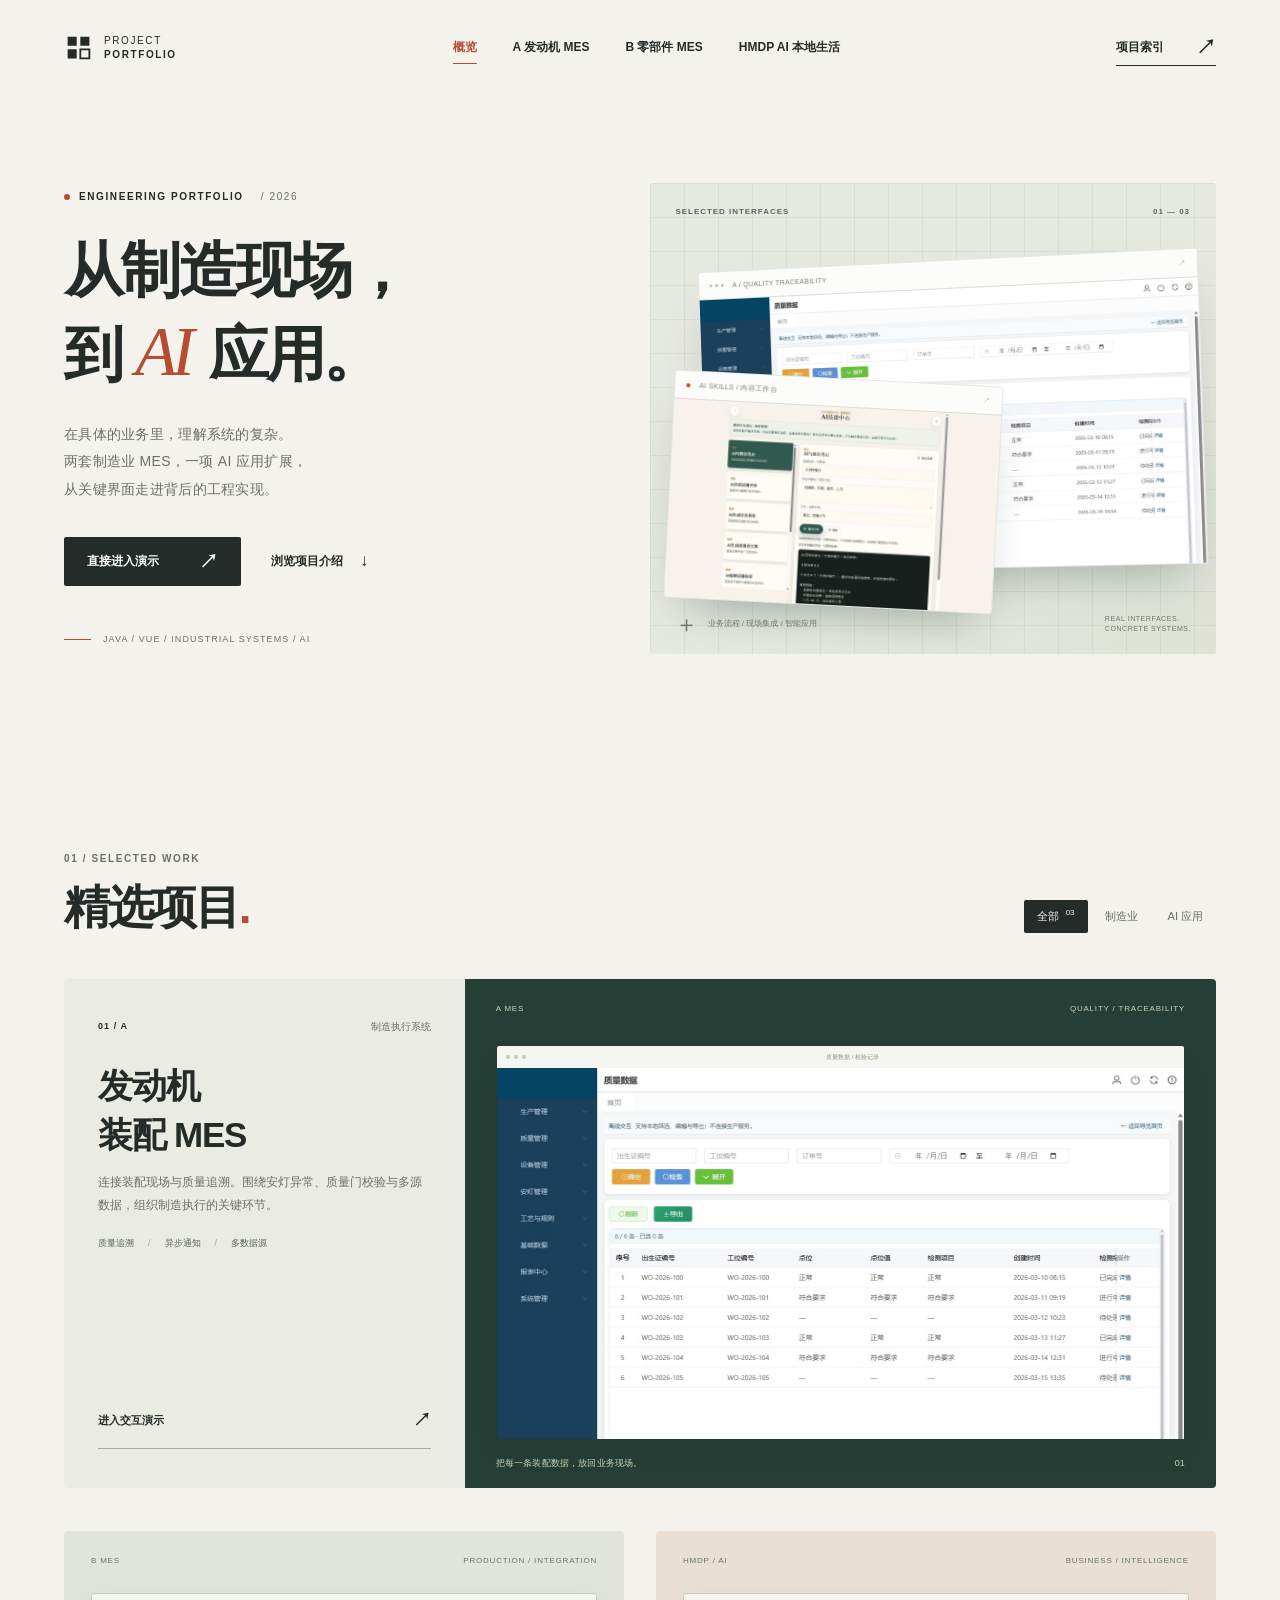
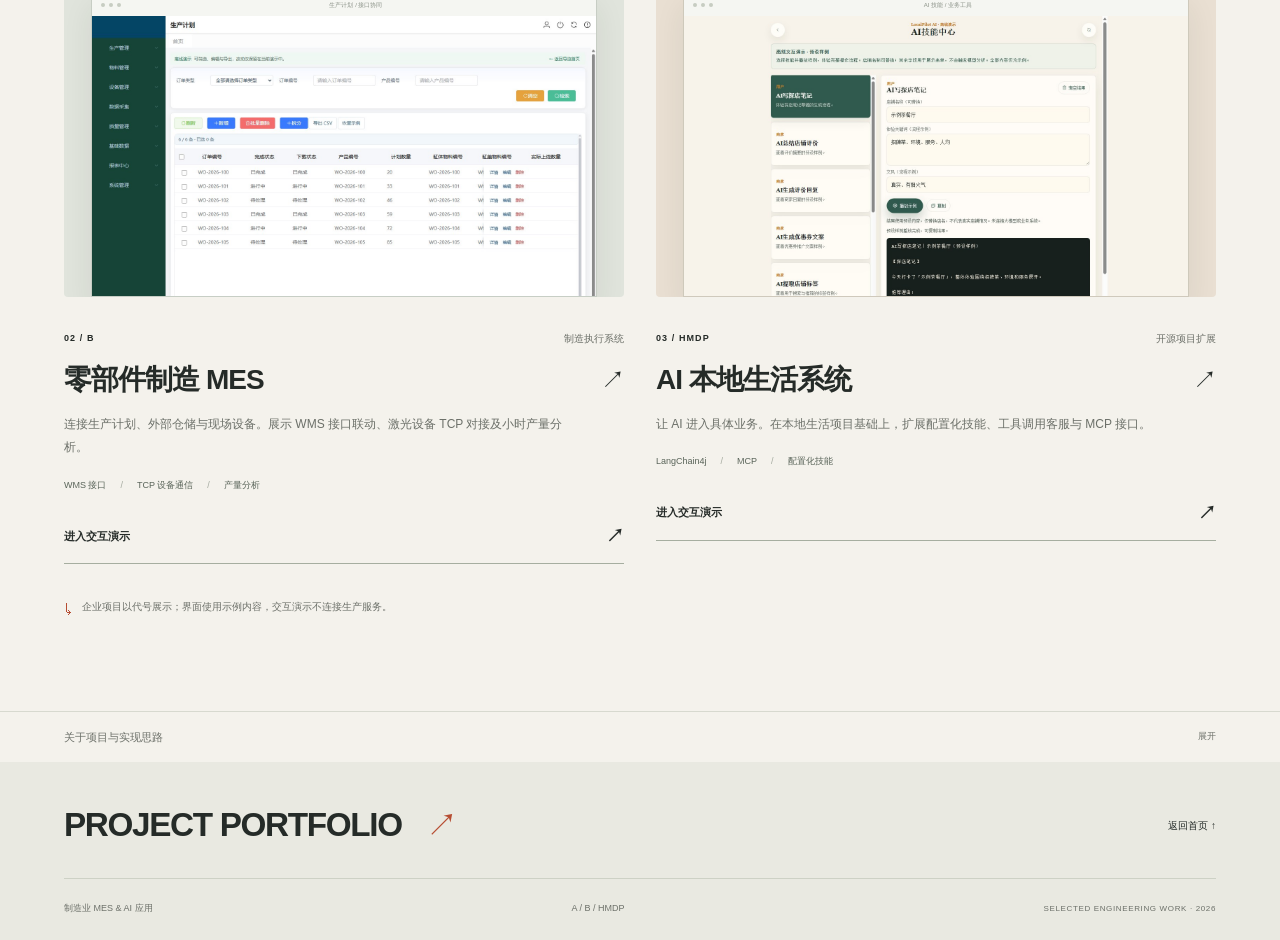
==== commit 7d88d150: "Add files via upload" ====
--- a/index.html
+++ b/index.html
@@ -4,11 +4,11 @@
   <meta charset="utf-8">
   <meta name="viewport" content="width=device-width, initial-scale=1, viewport-fit=cover">
   <meta name="theme-color" content="#f4f2ec">
-  <meta name="description" content="制造业 MES 与 AI 应用项目作品集。从业务场景、真实界面到后端实现，了解 DA、HL 与 HMDP 三个项目。">
+  <meta name="description" content="制造业 MES 与 AI 应用项目作品集。从业务场景、真实界面到后端实现，了解 A、B 与 HMDP 三个项目。">
   <title>项目作品集 — 制造业 MES 与 AI 应用</title>
-  <link rel="stylesheet" href="assets/portfolio.css?v=4">
+  <link rel="stylesheet" href="assets/portfolio.css?v=5">
   <link rel="icon" href="data:image/svg+xml,%3Csvg xmlns='http://www.w3.org/2000/svg' viewBox='0 0 32 32'%3E%3Cpath fill='%23252b28' d='M4 4h10v10H4zM18 4h10v10H18zM4 18h10v10H4z'/%3E%3Cpath fill='none' stroke='%23252b28' stroke-width='2' d='M18 18h10v10H18z'/%3E%3C/svg%3E">
-  <script src="assets/portfolio.js?v=4" defer></script>
+  <script src="assets/portfolio.js?v=5" defer></script>
 </head>
 <body>
   <a class="skip-link" href="#main">跳转到正文</a>
@@ -20,8 +20,8 @@
       </a>
       <nav class="main-nav" aria-label="主导航">
         <a href="#home" data-view="home">概览</a>
-        <a href="#da" data-view="da"><span class="nav-long">DA 发动机 MES</span><span class="nav-short">DA MES</span></a>
-        <a href="#hl" data-view="hl"><span class="nav-long">HL 零部件 MES</span><span class="nav-short">HL MES</span></a>
+        <a href="#da" data-view="da"><span class="nav-long">A 发动机 MES</span><span class="nav-short">A MES</span></a>
+        <a href="#hl" data-view="hl"><span class="nav-long">B 零部件 MES</span><span class="nav-short">B MES</span></a>
         <a href="#hmdp" data-view="hmdp"><span class="nav-long">HMDP AI 本地生活</span><span class="nav-short">AI 本地生活</span></a>
       </nav>
       <a class="header-link" href="#work">项目索引 <span aria-hidden="true">↗</span></a>
@@ -41,12 +41,12 @@
           </div>
           <div class="hero-footnote"><span class="mini-rule"></span> JAVA / VUE / INDUSTRIAL SYSTEMS / AI</div>
         </div>
-        <div class="hero-art" aria-label="DA 制造业系统与 AI 技能中心界面预览">
+        <div class="hero-art" aria-label="A 制造业系统与 AI 技能中心界面预览">
           <div class="art-label"><span>SELECTED INTERFACES</span><span>01 — 03</span></div>
           <div class="art-grid" aria-hidden="true"></div>
-          <a class="hero-window window-mes" href="#da" aria-label="查看 DA 发动机装配 MES">
-            <div class="window-bar"><span class="window-dots"><i></i><i></i><i></i></span><span>DA / QUALITY TRACEABILITY</span><span>↗</span></div>
-            <img src="assets/da-preview.jpg" width="1440" height="960" alt="DA MES 质量数据查询界面，包含工位、条码与检验结果" fetchpriority="high">
+          <a class="hero-window window-mes" href="#da" aria-label="查看 A 发动机装配 MES">
+            <div class="window-bar"><span class="window-dots"><i></i><i></i><i></i></span><span>A / QUALITY TRACEABILITY</span><span>↗</span></div>
+            <img src="assets/da-preview.jpg" width="1440" height="960" alt="A MES 质量数据查询界面，包含工位、条码与检验结果" fetchpriority="high">
           </a>
           <a class="hero-window window-ai" href="#hmdp" aria-label="查看 AI 本地生活系统">
             <div class="window-bar"><span class="signal-dot"></span><span>AI SKILLS / 内容工作台</span><span>↗</span></div>
@@ -70,26 +70,26 @@
         <div class="project-grid">
           <article class="project-card project-featured reveal" data-category="mes">
             <div class="project-copy">
-              <div class="project-overline"><span>01 / DA</span><span>制造执行系统</span></div>
+              <div class="project-overline"><span>01 / A</span><span>制造执行系统</span></div>
               <h3><a href="#da">发动机<br class="featured-break">装配 MES<span class="project-arrow" aria-hidden="true">↗</span></a></h3>
               <p>连接装配现场与质量追溯。围绕安灯异常、质量门校验与多源数据，组织制造执行的关键环节。</p>
               <div class="project-tags"><span>质量追溯</span><span>异步通知</span><span>多数据源</span></div>
               <a class="project-cta" href="#da">进入交互演示 <span aria-hidden="true">↗</span></a>
             </div>
             <a class="project-visual visual-da" href="#da" aria-label="查看发动机装配 MES 项目">
-              <div class="visual-topline"><span>DA MES</span><span>QUALITY / TRACEABILITY</span></div>
-              <div class="project-screen"><div class="screen-toolbar"><i></i><i></i><i></i><span>质量数据 / 检验记录</span></div><img src="assets/da-preview.jpg" width="1440" height="960" loading="lazy" alt="DA 系统质量数据查询与检验记录"></div>
+              <div class="visual-topline"><span>A MES</span><span>QUALITY / TRACEABILITY</span></div>
+              <div class="project-screen"><div class="screen-toolbar"><i></i><i></i><i></i><span>质量数据 / 检验记录</span></div><img src="assets/da-preview.jpg" width="1440" height="960" loading="lazy" alt="A 系统质量数据查询与检验记录"></div>
               <div class="visual-bottomline"><span>把每一条装配数据，放回业务现场。</span><span>01</span></div>
             </a>
           </article>
 
           <article class="project-card project-secondary reveal" data-category="mes">
             <a class="project-visual visual-hl" href="#hl" aria-label="查看零部件制造 MES 项目">
-              <div class="visual-topline"><span>HL MES</span><span>PRODUCTION / INTEGRATION</span></div>
-              <div class="project-screen"><div class="screen-toolbar"><i></i><i></i><i></i><span>生产计划 / 接口协同</span></div><img src="assets/hl-preview.jpg" width="1440" height="960" loading="lazy" alt="HL 系统生产计划与物料管理界面"></div>
+              <div class="visual-topline"><span>B MES</span><span>PRODUCTION / INTEGRATION</span></div>
+              <div class="project-screen"><div class="screen-toolbar"><i></i><i></i><i></i><span>生产计划 / 接口协同</span></div><img src="assets/hl-preview.jpg" width="1440" height="960" loading="lazy" alt="B 系统生产计划与物料管理界面"></div>
             </a>
             <div class="project-copy">
-              <div class="project-overline"><span>02 / HL</span><span>制造执行系统</span></div>
+              <div class="project-overline"><span>02 / B</span><span>制造执行系统</span></div>
               <h3><a href="#hl">零部件制造 MES<span class="project-arrow" aria-hidden="true">↗</span></a></h3>
               <p>连接生产计划、外部仓储与现场设备。展示 WMS 接口联动、激光设备 TCP 对接及小时产量分析。</p>
               <div class="project-tags"><span>WMS 接口</span><span>TCP 设备通信</span><span>产量分析</span></div>
@@ -119,8 +119,8 @@
         <div class="container engineering-layout">
           <div class="engineering-intro reveal"><p class="section-kicker">02 / BEHIND THE INTERFACE</p><h2 id="engineering-title">从页面，<br>看到实现<span>.</span></h2><p>技术的价值，藏在具体问题的处理里。<br>选取三个切面，展开系统背后的思路。</p><div class="engineering-sign" aria-hidden="true">[ logic → system ]</div></div>
           <div class="engineering-notes">
-            <a class="engineering-note reveal" href="#da"><span class="note-index">01</span><div><span class="note-label">DA / 事务与异步</span><h3>提交完成，再发通知。</h3><p>安灯事件在事务提交后触发异步通知，分别处理钉钉与音柱调用，并为音柱提供超时重试。</p><span class="note-foot">AFTER_COMMIT · ASYNC · RETRY</span></div><span class="note-arrow" aria-hidden="true">↗</span></a>
-            <a class="engineering-note reveal" href="#hl"><span class="note-index">02</span><div><span class="note-label">HL / 跨系统集成</span><h3>把业务，接到现场。</h3><p>通过外部 WMS 接口校验物料，用 TCP 指令与激光设备通信，让软件承接现场业务。</p><span class="note-foot">WMS API · TCP SOCKET · LOGGING</span></div><span class="note-arrow" aria-hidden="true">↗</span></a>
+            <a class="engineering-note reveal" href="#da"><span class="note-index">01</span><div><span class="note-label">A / 事务与异步</span><h3>提交完成，再发通知。</h3><p>安灯事件在事务提交后触发异步通知，分别处理钉钉与音柱调用，并为音柱提供超时重试。</p><span class="note-foot">AFTER_COMMIT · ASYNC · RETRY</span></div><span class="note-arrow" aria-hidden="true">↗</span></a>
+            <a class="engineering-note reveal" href="#hl"><span class="note-index">02</span><div><span class="note-label">B / 跨系统集成</span><h3>把业务，接到现场。</h3><p>通过外部 WMS 接口校验物料，用 TCP 指令与激光设备通信，让软件承接现场业务。</p><span class="note-foot">WMS API · TCP SOCKET · LOGGING</span></div><span class="note-arrow" aria-hidden="true">↗</span></a>
             <a class="engineering-note reveal" href="#hmdp"><span class="note-index">03</span><div><span class="note-label">HMDP / AI 工程接入</span><h3>让模型，读懂业务。</h3><p>将技能模板、业务上下文与工具接口组织起来，配合调用限流、运行记录和失败兜底。</p><span class="note-foot">CONTEXT · TOOLS · FALLBACK</span></div><span class="note-arrow" aria-hidden="true">↗</span></a>
           </div>
         </div>
@@ -128,7 +128,7 @@
 
       <section class="about-section container" id="about" aria-labelledby="about-title">
         <div class="reveal"><p class="section-kicker">03 / ABOUT THIS COLLECTION</p><h2 id="about-title">真实的系统。<br>清晰的表达。</h2></div>
-        <div class="about-copy reveal"><p>这里收录两套制造业 MES 与一项 AI 应用扩展。从业务场景出发，用界面、流程和技术说明，呈现项目的不同侧面。</p><p>DA、HL 使用企业代号；HMDP 保留开源扩展的背景说明。演示提供离线界面导览与预设样例，不连接生产数据库或实时大模型。</p><a class="text-link" href="#work">回到项目索引 <span aria-hidden="true">↑</span></a></div>
+        <div class="about-copy reveal"><p>这里收录两套制造业 MES 与一项 AI 应用扩展。从业务场景出发，用界面、流程和技术说明，呈现项目的不同侧面。</p><p>A、B 使用企业代号；HMDP 保留开源扩展的背景说明。演示提供离线界面导览与预设样例，不连接生产数据库或实时大模型。</p><a class="text-link" href="#work">回到项目索引 <span aria-hidden="true">↑</span></a></div>
       </section>
       </details>
     </div>
@@ -136,6 +136,6 @@
     <article id="case-view" class="case-view" hidden aria-label="项目详情"></article>
   </main>
 
-  <footer class="site-footer"><div class="container"><div class="footer-top"><a class="footer-wordmark" href="#home">PROJECT PORTFOLIO<span>↗</span></a><a href="#home" class="back-top">返回首页 ↑</a></div><div class="footer-bottom"><span>制造业 MES & AI 应用</span><span>DA / HL / HMDP</span><span>SELECTED ENGINEERING WORK · 2026</span></div></div></footer>
+  <footer class="site-footer"><div class="container"><div class="footer-top"><a class="footer-wordmark" href="#home">PROJECT PORTFOLIO<span>↗</span></a><a href="#home" class="back-top">返回首页 ↑</a></div><div class="footer-bottom"><span>制造业 MES & AI 应用</span><span>A / B / HMDP</span><span>SELECTED ENGINEERING WORK · 2026</span></div></div></footer>
 </body>
 </html>
